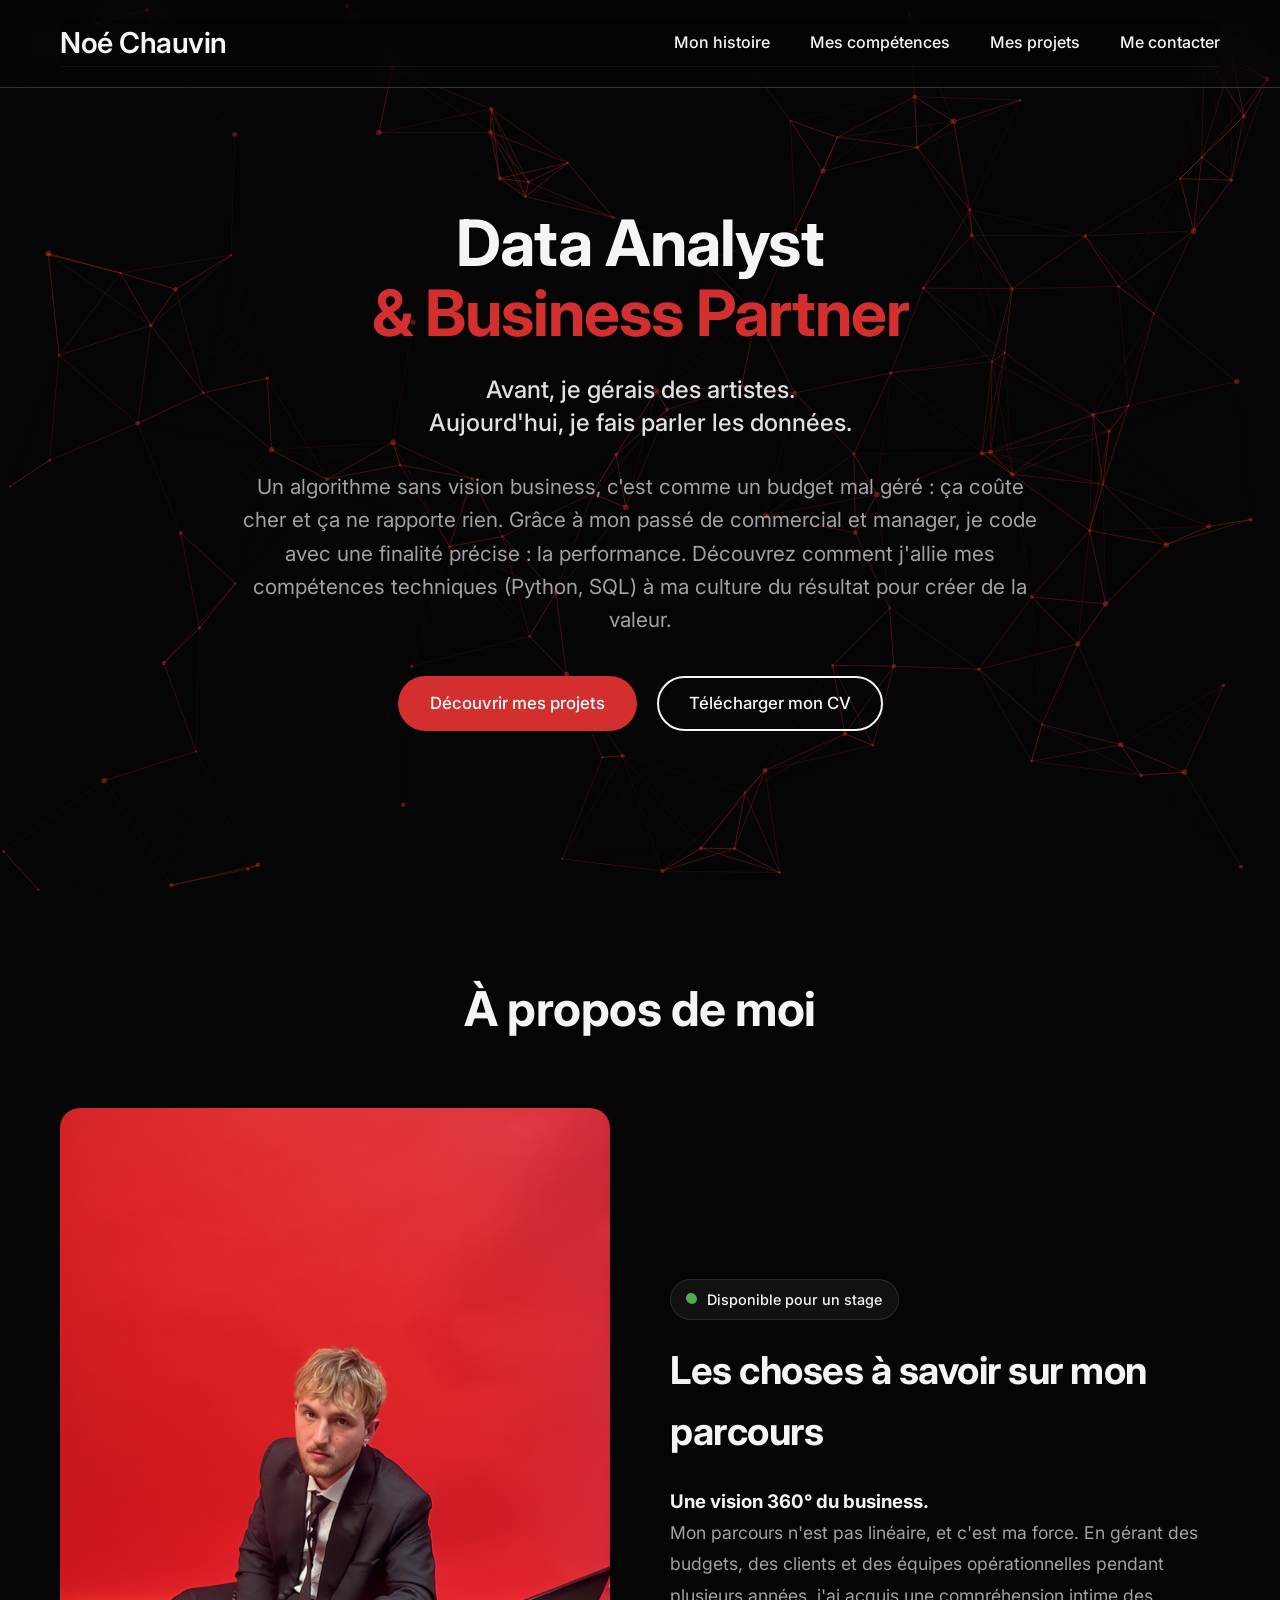
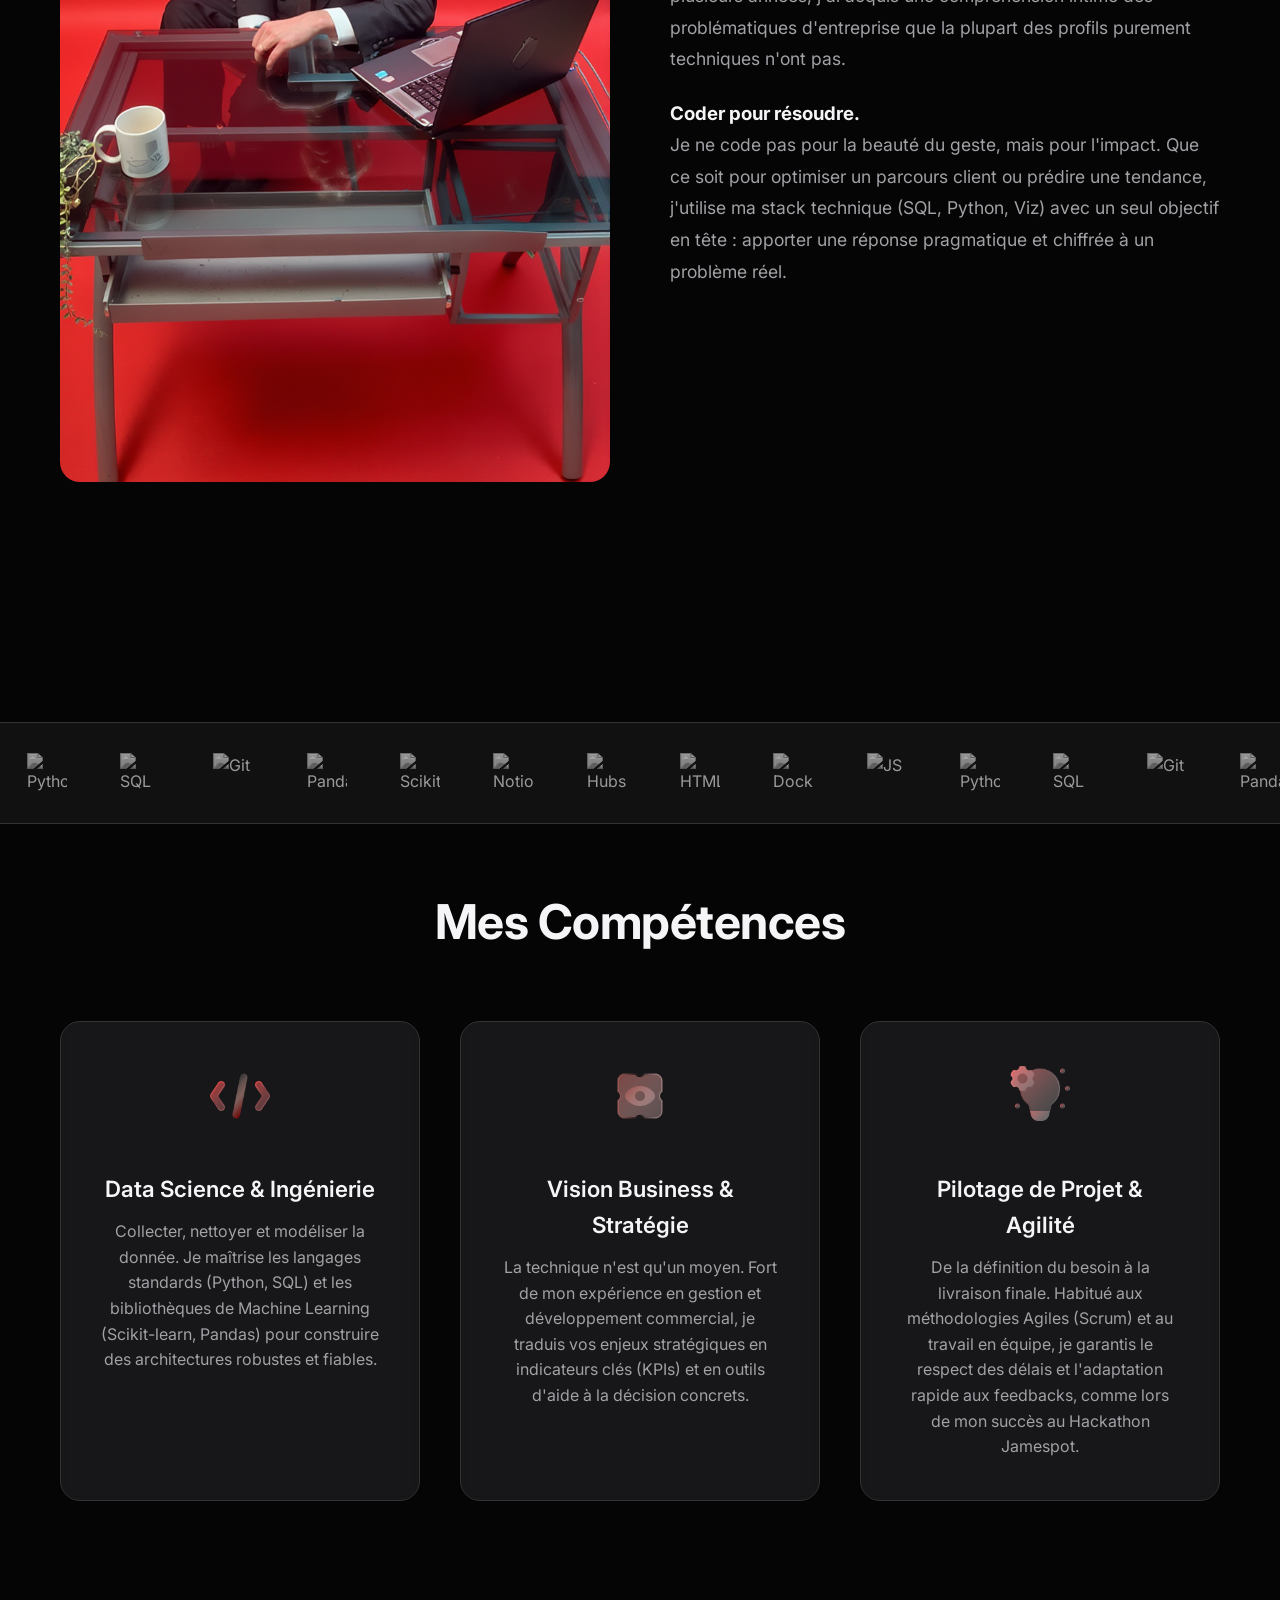
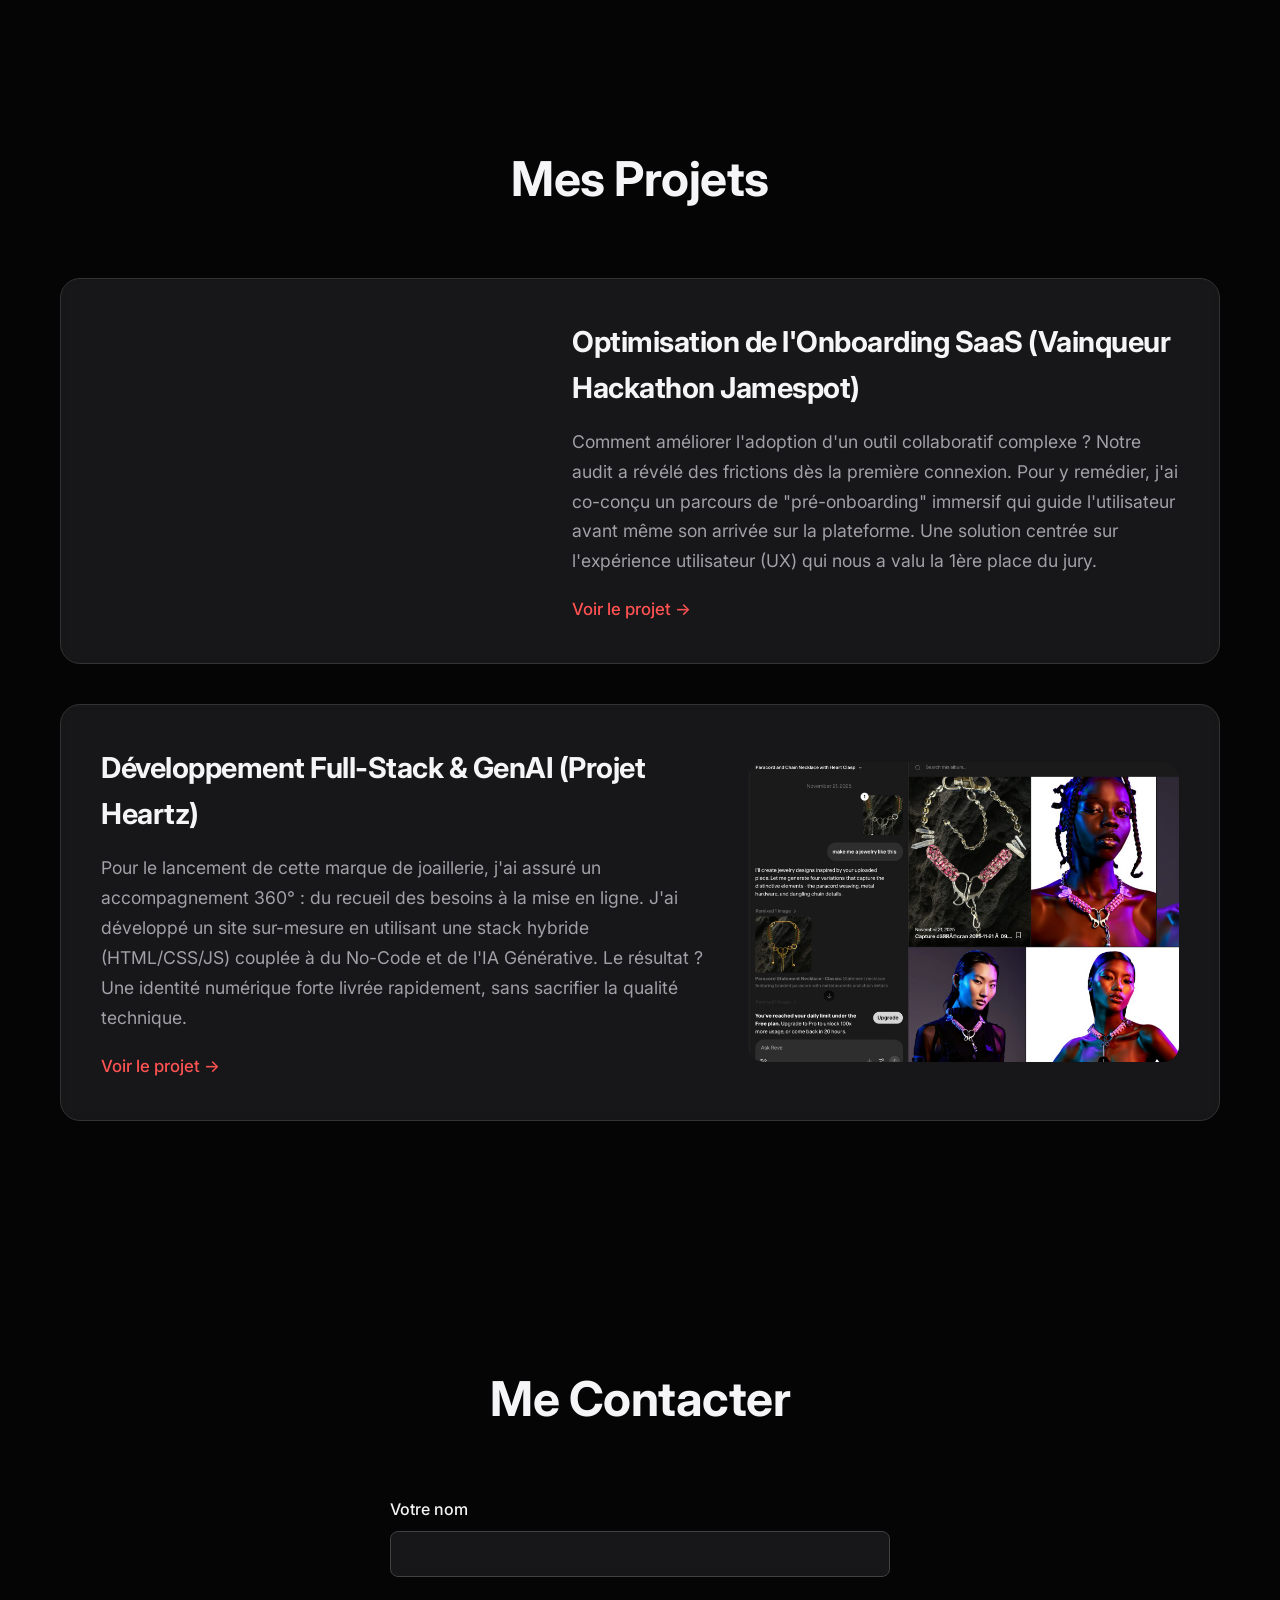
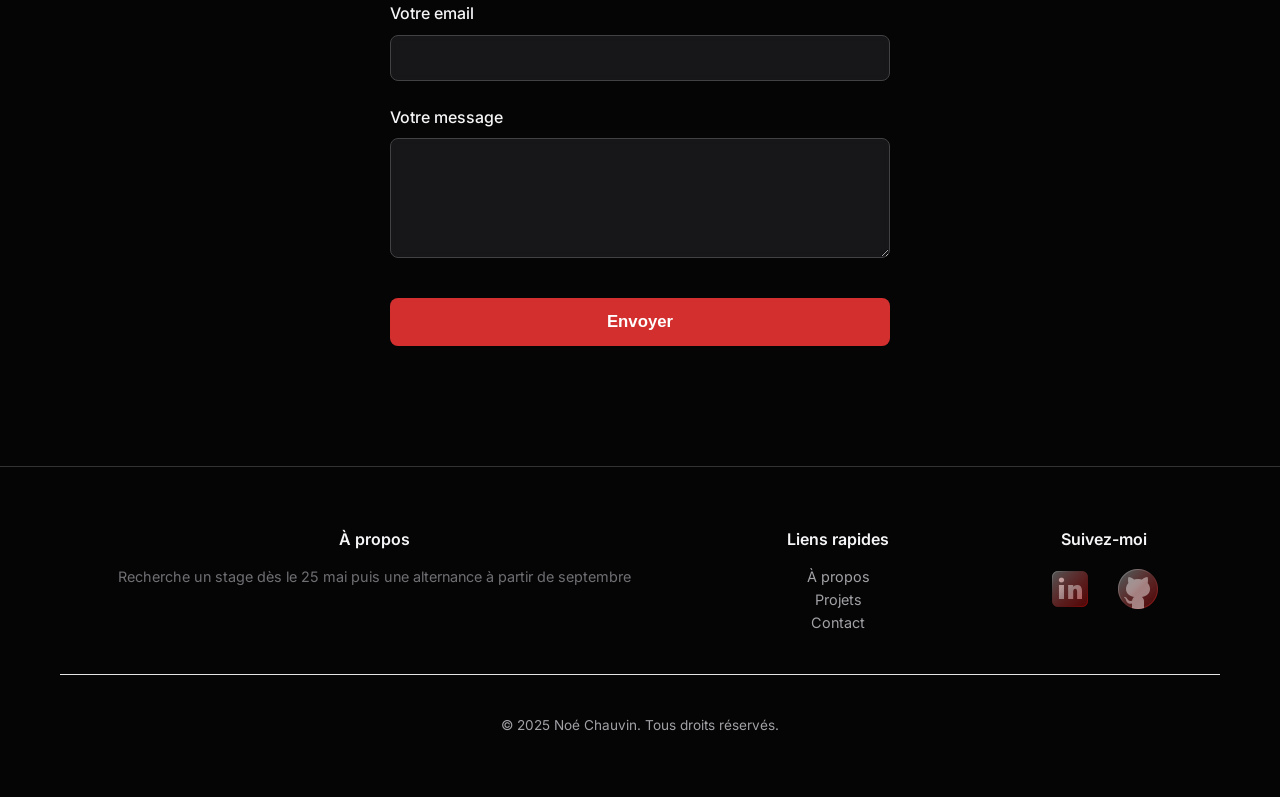
==== index.html @ 31e4bdde "Correction des chemins d'images avec /" ====
<!DOCTYPE html>
<html lang="fr">
  <head>
    <meta charset="UTF-8" />
    <meta name="viewport" content="width=device-width, initial-scale=1.0" />
    <title>Portfolio Noé Chauvin</title>
    <link rel="stylesheet" href="style.css/style.css" />
    <link
      rel="shortcut icon"
      href="https://img.icons8.com/?size=100&id=eMJFlZiyvaqY&format=png&color=000000"
      type="image/x-icon"
    />
    <meta property="og:type" content="website" />
    <meta
      property="og:url"
      content="https://NoeChv-n.github.io/Mon-Portfolio/"
    />
    <meta
      property="og:title"
      content="Noé Chauvin - Data Analyst & Business Partner"
    />
    <meta
      property="og:description"
      content="Avant je gérais des artistes, aujourd'hui je fais parler les données. Découvrez mon portfolio : Python, SQL, et projets Business."
    />
    <meta
      property="og:image"
      content="https://NoeChv-n.github.io/Mon-Portfolio/img/social-preview.jpg"
    />

    <meta name="twitter:card" content="summary_large_image" />
    <meta
      name="twitter:title"
      content="Noé Chauvin - Data Analyst & Business Partner"
    />
    <meta
      name="twitter:description"
      content="Portfolio Data Analyst : Vision Business & Compétences Techniques."
    />
    <meta
      name="twitter:image"
      content="https://NoeChv-n.github.io/Mon-Portfolio/img/social-preview.jpg"
    />
  </head>
  <body>
    <canvas id="canvas-background"></canvas>
    <!-- ===== HEADER / NAVIGATION ===== -->
    <header>
      <div class="container">
        <nav>
          <div class="logo">Noé Chauvin</div>
          <ul class="nav-links">
            <li><a href="#about">Mon histoire</a></li>
            <li><a href="#skills">Mes compétences</a></li>
            <li><a href="#projects">Mes projets</a></li>
            <li><a href="#contact">Me contacter</a></li>
          </ul>
        </nav>
      </div>
    </header>

    <!-- ===== HERO SECTION ===== -->
    <section class="hero">
      <div class="container">
        <h1 class="hero-title reveal">
          Data Analyst <br />
          <span class="highlight">& Business Partner</span>
        </h1>

        <h2 class="hero-subtitle reveal delay-1">
          Avant, je gérais des artistes. <br class="mobile-break" />
          Aujourd'hui, je fais parler les données.
        </h2>
        <p class="reveal delay-2">
          Un algorithme sans vision business, c'est comme un budget mal géré :
          ça coûte cher et ça ne rapporte rien. Grâce à mon passé de commercial
          et manager, je code avec une finalité précise : la performance.
          Découvrez comment j'allie mes compétences techniques (Python, SQL) à
          ma culture du résultat pour créer de la valeur.
        </p>
        <div class="hero-buttons reveal delay-3">
          <a href="#projects" class="cta-button"> Découvrir mes projets </a>

          <a href="cv.pdf" target="_blank" class="secondary-button">
            Télécharger mon CV
          </a>
        </div>
      </div>
    </section>

    <!-- ===== ABOUT SECTION ===== -->
    <section class="about" id="about">
      <div class="container">
        <h2 class="section-title">À propos de moi</h2>
        <div class="about-content">
          <div class="about-image">
            <img
              src="./img/43eb04fc-5341-4534-914a-5114637c9218.png"
              alt="Photo de profil"
            />
          </div>

          <div class="about-text">
            <div class="status-badge">
              <span class="status-dot"></span>
              Disponible pour un stage
            </div>
            <h2>Les choses à savoir sur mon parcours</h2>
            <h3>Une vision 360° du business.</h3>
            <p>
              Mon parcours n'est pas linéaire, et c'est ma force. En gérant des
              budgets, des clients et des équipes opérationnelles pendant
              plusieurs années, j'ai acquis une compréhension intime des
              problématiques d'entreprise que la plupart des profils purement
              techniques n'ont pas.
            </p>
            <h3>Coder pour résoudre.</h3>
            <p>
              Je ne code pas pour la beauté du geste, mais pour l'impact. Que ce
              soit pour optimiser un parcours client ou prédire une tendance,
              j'utilise ma stack technique (SQL, Python, Viz) avec un seul
              objectif en tête : apporter une réponse pragmatique et chiffrée à
              un problème réel.
            </p>
          </div>
        </div>
      </div>
    </section>

    <!-- ===== SKILLS SECTION ===== -->
    <section class="skills" id="skills">
      <div class="tech-marquee">
        <div class="tech-track">
          <div class="tech-item">
            <img
              src="https://cdn.simpleicons.org/python/f5f5f7"
              alt="Python"
              width="40"
            />
          </div>
          <div class="tech-item">
            <img
              src="https://cdn.simpleicons.org/mysql/f5f5f7"
              alt="SQL"
              width="40"
            />
          </div>
          <div class="tech-item">
            <img
              src="https://cdn.simpleicons.org/git/f5f5f7"
              alt="Git"
              width="40"
            />
          </div>
          <div class="tech-item">
            <img
              src="https://cdn.simpleicons.org/pandas/f5f5f7"
              alt="Pandas"
              width="40"
            />
          </div>
          <div class="tech-item">
            <img
              src="https://cdn.simpleicons.org/scikitlearn/f5f5f7"
              alt="Scikit-Learn"
              width="40"
            />
          </div>
          <div class="tech-item">
            <img
              src="https://cdn.simpleicons.org/notion/f5f5f7"
              alt="Notion"
              width="40"
            />
          </div>
          <div class="tech-item">
            <img
              src="https://cdn.simpleicons.org/hubspot/f5f5f7"
              alt="Hubspot"
              width="40"
            />
          </div>
          <div class="tech-item">
            <img
              src="https://cdn.simpleicons.org/html5/f5f5f7"
              alt="HTML"
              width="40"
            />
          </div>
          <div class="tech-item">
            <img
              src="https://cdn.simpleicons.org/docker/f5f5f7"
              alt="Docker"
              width="40"
            />
          </div>
          <div class="tech-item">
            <img
              src="https://cdn.simpleicons.org/javascript/f5f5f7"
              alt="JS"
              width="40"
            />
          </div>

          <div class="tech-item">
            <img
              src="https://cdn.simpleicons.org/python/f5f5f7"
              alt="Python"
              width="40"
            />
          </div>
          <div class="tech-item">
            <img
              src="https://cdn.simpleicons.org/mysql/f5f5f7"
              alt="SQL"
              width="40"
            />
          </div>
          <div class="tech-item">
            <img
              src="https://cdn.simpleicons.org/git/f5f5f7"
              alt="Git"
              width="40"
            />
          </div>
          <div class="tech-item">
            <img
              src="https://cdn.simpleicons.org/pandas/f5f5f7"
              alt="Pandas"
              width="40"
            />
          </div>
          <div class="tech-item">
            <img
              src="https://cdn.simpleicons.org/scikitlearn/f5f5f7"
              alt="Scikit-Learn"
              width="40"
            />
          </div>
          <div class="tech-item">
            <img
              src="https://cdn.simpleicons.org/notion/f5f5f7"
              alt="Notion"
              width="40"
            />
          </div>
          <div class="tech-item">
            <img
              src="https://cdn.simpleicons.org/hubspot/f5f5f7"
              alt="Hubspot"
              width="40"
            />
          </div>
          <div class="tech-item">
            <img
              src="https://cdn.simpleicons.org/html5/f5f5f7"
              alt="HTML"
              width="40"
            />
          </div>
          <div class="tech-item">
            <img
              src="https://cdn.simpleicons.org/docker/f5f5f7"
              alt="Docker"
              width="40"
            />
          </div>
          <div class="tech-item">
            <img
              src="https://cdn.simpleicons.org/javascript/f5f5f7"
              alt="JS"
              width="40"
            />
          </div>

          <div class="tech-item">
            <img
              src="https://cdn.simpleicons.org/python/f5f5f7"
              alt="Python"
              width="40"
            />
          </div>
          <div class="tech-item">
            <img
              src="https://cdn.simpleicons.org/mysql/f5f5f7"
              alt="SQL"
              width="40"
            />
          </div>
          <div class="tech-item">
            <img
              src="https://cdn.simpleicons.org/git/f5f5f7"
              alt="Git"
              width="40"
            />
          </div>
          <div class="tech-item">
            <img
              src="https://cdn.simpleicons.org/pandas/f5f5f7"
              alt="Pandas"
              width="40"
            />
          </div>
          <div class="tech-item">
            <img
              src="https://cdn.simpleicons.org/scikitlearn/f5f5f7"
              alt="Scikit-Learn"
              width="40"
            />
          </div>
          <div class="tech-item">
            <img
              src="https://cdn.simpleicons.org/notion/f5f5f7"
              alt="Notion"
              width="40"
            />
          </div>
          <div class="tech-item">
            <img
              src="https://cdn.simpleicons.org/hubspot/f5f5f7"
              alt="Hubspot"
              width="40"
            />
          </div>
          <div class="tech-item">
            <img
              src="https://cdn.simpleicons.org/html5/f5f5f7"
              alt="HTML"
              width="40"
            />
          </div>
          <div class="tech-item">
            <img
              src="https://cdn.simpleicons.org/docker/f5f5f7"
              alt="Docker"
              width="40"
            />
          </div>
          <div class="tech-item">
            <img
              src="https://cdn.simpleicons.org/javascript/f5f5f7"
              alt="JS"
              width="40"
            />
          </div>
        </div>
      </div>
      <div class="container">
        <h2 class="section-title">Mes Compétences</h2>

        <div class="skills-grid">
          <div class="skill-card">
            <div class="skill-icon">
              <img
                src="img/icons8-code-source-96.png"
                alt="Logo code source"
                width="60"
              />
            </div>
            <h3>Data Science & Ingénierie</h3>
            <p>
              Collecter, nettoyer et modéliser la donnée. Je maîtrise les
              langages standards (Python, SQL) et les bibliothèques de Machine
              Learning (Scikit-learn, Pandas) pour construire des architectures
              robustes et fiables.
            </p>
          </div>

          <div class="skill-card">
            <div class="skill-icon">
              <img
                src="img/icons8-vision-96.png"
                alt="Logo code source"
                width="60"
              />
            </div>
            <h3>Vision Business & Stratégie</h3>
            <p>
              La technique n'est qu'un moyen. Fort de mon expérience en gestion
              et développement commercial, je traduis vos enjeux stratégiques en
              indicateurs clés (KPIs) et en outils d'aide à la décision
              concrets.
            </p>
          </div>

          <div class="skill-card">
            <div class="skill-icon">
              <img
                src="img/icons8-gestion-de-projet-96.png"
                alt="Logo code source"
                width="60"
              />
            </div>
            <h3>Pilotage de Projet & Agilité</h3>
            <p>
              De la définition du besoin à la livraison finale. Habitué aux
              méthodologies Agiles (Scrum) et au travail en équipe, je garantis
              le respect des délais et l'adaptation rapide aux feedbacks, comme
              lors de mon succès au Hackathon Jamespot.
            </p>
          </div>
        </div>
      </div>
    </section>

    <!-- ===== PROJECTS SECTION ===== -->
    <section class="projects" id="projects">
      <div class="container">
        <h2 class="section-title">Mes Projets</h2>

        <div class="projects-grid">
          <div class="project-card">
            <div class="project-image"></div>
            <div class="project-content">
              <h3>
                Optimisation de l'Onboarding SaaS (Vainqueur Hackathon Jamespot)
              </h3>
              <p>
                Comment améliorer l'adoption d'un outil collaboratif complexe ?
                Notre audit a révélé des frictions dès la première connexion.
                Pour y remédier, j'ai co-conçu un parcours de "pré-onboarding"
                immersif qui guide l'utilisateur avant même son arrivée sur la
                plateforme. Une solution centrée sur l'expérience utilisateur
                (UX) qui nous a valu la 1ère place du jury.
              </p>
              <a href="#" class="project-link">Voir le projet →</a>
            </div>
          </div>

          <div class="project-card">
            <div class="project-image2"></div>
            <div class="project-content">
              <h3>Développement Full-Stack & GenAI (Projet Heartz)</h3>
              <p>
                Pour le lancement de cette marque de joaillerie, j'ai assuré un
                accompagnement 360° : du recueil des besoins à la mise en ligne.
                J'ai développé un site sur-mesure en utilisant une stack hybride
                (HTML/CSS/JS) couplée à du No-Code et de l'IA Générative. Le
                résultat ? Une identité numérique forte livrée rapidement, sans
                sacrifier la qualité technique.
              </p>
              <a href="#" class="project-link">Voir le projet →</a>
            </div>
          </div>
        </div>
      </div>
    </section>

    <!-- ===== CONTACT SECTION / FORM ===== -->
    <section class="contact" id="contact">
      <div class="container">
        <h2>Me Contacter</h2>

        <form
          class="contact-form"
          action="https://formspree.io/f/xojvylda"
          method="POST"
        >
          <div class="form-group">
            <label for="name">Votre nom</label>
            <input type="text" id="name" name="name" required />
          </div>

          <div class="form-group">
            <label for="email">Votre email</label>
            <input type="email" id="email" name="email" required />
          </div>

          <div class="form-group">
            <label for="message">Votre message</label>
            <textarea id="message" name="message" required></textarea>
          </div>

          <button type="submit" class="submit-button">Envoyer</button>
        </form>
      </div>
    </section>

    <!-- ===== FOOTER ===== -->
    <footer>
      <div class="container">
        <div class="footer-content">
          <div class="footer-section">
            <h3>À propos</h3>
            <p>
              Recherche un stage dès le 25 mai puis une alternance à partir de
              septembre
            </p>
          </div>

          <div class="footer-section">
            <h3>Liens rapides</h3>
            <p>
              <a href="#about" style="color: #a1a1a6; text-decoration: none"
                >À propos</a
              >
            </p>
            <p>
              <a href="#projects" style="color: #a1a1a6; text-decoration: none"
                >Projets</a
              >
            </p>
            <p>
              <a href="#contact" style="color: #a1a1a6; text-decoration: none"
                >Contact</a
              >
            </p>
          </div>

          <div class="footer-section">
            <h3>Suivez-moi</h3>
            <div class="social-links">
              <a href="https://www.linkedin.com/in/noé-chauvin/"
                ><img src="img/icons8-linkedin-48.png"
              /></a>
              <a href="https://github.com/NoeChv-n?tab=repositories"
                ><img src="img/icons8-github-48.png"
              /></a>
            </div>
          </div>
        </div>

        <div class="footer-bottom">
          © 2025 Noé Chauvin. Tous droits réservés.
        </div>
      </div>
    </footer>
    <script src="script.js"></script>
  </body>
</html>
---- style.css/style.css ----
@import url("https://fonts.googleapis.com/css2?family=Inter:wght@300;400;500;600;700&display=swap");

@-webkit-keyframes shadow-drop-2-center {
  0% {
    -webkit-transform: translateZ(0);
    transform: translateZ(0);
    -webkit-box-shadow: 0 0 0 0 rgba(0, 0, 0, 0);
    box-shadow: 0 0 0 0 rgba(0, 0, 0, 0);
  }
  100% {
    -webkit-transform: translateZ(50px);
    transform: translateZ(50px);
    -webkit-box-shadow: 0 0 20px 0px rgba(0, 0, 0, 0.35);
    box-shadow: 0 0 20px 0px rgba(0, 0, 0, 0.35);
  }
}
@keyframes shadow-drop-2-center {
  0% {
    -webkit-transform: translateZ(0);
    transform: translateZ(0);
    -webkit-box-shadow: 0 0 0 0 rgba(0, 0, 0, 0);
    box-shadow: 0 0 0 0 rgba(0, 0, 0, 0);
  }
  100% {
    -webkit-transform: translateZ(50px);
    transform: translateZ(50px);
    -webkit-box-shadow: 0 0 20px 0px rgba(0, 0, 0, 0.35);
    box-shadow: 0 0 20px 0px rgba(0, 0, 0, 0.35);
  }
}

/* ===== RÉINITIALISATION (Reset) ===== */
* {
  margin: 0;
  padding: 0;
  box-sizing: border-box;
}

/* ===== STYLES GLOBAUX ===== */

body {
  font-family: "Inter", sans-serif;
  color: #f5f5f7;
  background-color: #050505;
  line-height: 1.6;
}

.container {
  max-width: 1200px;
  margin: 0 auto;
  padding: 0 20px;
}

#canvas-background {
  position: fixed; 
  top: 0;
  left: 0;
  width: 100%;
  height: 100%;
  z-index: -1; 
  background-color: #050505; 
}

/* ===== ANIMATIONS D'ENTRÉE (Reveal) ===== */

@keyframes fadeInUp {
  from {
    opacity: 0;
    transform: translateY(30px);
  }
  to {
    opacity: 1;
    transform: translateY(0);
  }
}
@keyframes fadeInDown {
    from {
        opacity: 0;
        transform: translateY(-20px); 
    }
    to {
        opacity: 1;
        transform: translateY(0);
    }
}

header {
    animation: fadeInDown 0.8s ease-out forwards;
}

.reveal {
  opacity: 0; 
  animation: fadeInUp 1s cubic-bezier(0.2, 0.8, 0.2, 1) forwards; /
}

.delay-1 {
  animation-delay: 0.2s;
}

.delay-2 {
  animation-delay: 0.4s;
}

.delay-3 {
  animation-delay: 0.6s;
}

.delay-4 {
  animation-delay: 0.8s;
}
/* ===== HEADER / NAVIGATION ===== */
header {
  background-color: transparent;
  border-bottom: 1px solid #333;
  padding: 20px 0;
  position: sticky;
  top: 0;
  z-index: 100;
  backdrop-filter: blur(20px);
}

nav {
  display: flex;
  justify-content: space-between;
  align-items: center;
  top: 0;
  width: 100%;
  z-index: 1000;
  background: rgba(0, 0, 0, 0.05); 
  backdrop-filter: blur(10px); 
  -webkit-backdrop-filter: blur(10px); 
  border-bottom: 1px solid rgba(255, 255, 255, 0.05);  
  box-shadow: none;
  transition: all 0.3s ease;
}

.logo {
  font-size: 1.8rem;
  font-weight: 600;
  letter-spacing: -0.5px;
}

.nav-links {
  display: flex;
  list-style: none;
  gap: 40px;
  /* TODO MARDI CSS : Vérifier que c'est du flexbox avec gap */
}

.nav-links a {
  color: #f5f5f7;
  text-decoration: none;
  font-weight: 500;
  font-size: 1rem;
  transition: opacity 0.3s;
}

.nav-links a:hover {
  opacity: 0.6;
}

/* ===== HERO SECTION ===== */
.hero {
  background-color: transparent;
  color: #f5f5f7;
  padding: 120px 0;
  text-align: center;
  display: flex;
  flex-direction: column;
  justify-content: center;
  align-items: center;
}

.hero h1 {
  font-size: 4rem;
  color: #f5f5f7;
  font-weight: 700;
  margin-bottom: 24px;
  letter-spacing: -1px;
  line-height: 1.1;
}

.hero p {
  font-size: 1.3rem;
  color: #a1a1a6;
  margin-bottom: 40px;
  max-width: 800px;
  margin-left: auto;
  margin-right: auto;
  line-height: 1.6;
  font-weight: 400;
}

.cta-button {
  display: inline-block;
  background-color: #d32f2f;
  color: white;
  padding: 14px 32px;
  border-radius: 980px;
  text-decoration: none;
  font-weight: 500;
  transition: all 0.3s;
  font-size: 1.05rem;
}

.cta-button:hover {
  background-color: #9d2222;
}

/* ===== ABOUT SECTION ===== */
.about {
  background-color: transparent;
  color: #f5f5f7;
  padding: 120px 0;
}

.section-title {
  font-size: 3rem;
  color: #f5f5f7;
  font-weight: 700;
  margin-bottom: 60px;
  text-align: center;
  letter-spacing: -0.5px;
}

.about-content {
  display: flex;
  gap: 60px;
  align-items: center;
}

.about-image {
  flex: 1;
  min-height: 400px;
}

.about-image img {
  width: 100%;
  border-radius: 20px;
  display: block;
}

.about-text {
  flex: 1;
}

.about-text h2 {
  font-size: 2.4rem;
  font-weight: 700;
  color: #f5f5f7;
  margin-bottom: 24px;
  letter-spacing: -0.5px;
}

.about-text p {
  font-size: 1.1rem;
  color: #a1a1a6;
  margin-bottom: 24px;
  line-height: 1.8;
  font-weight: 400;
}

/* ===== SKILLS SECTION ===== */
.skills {
  background-color: transparent;
  color: #f5f5f7;
  padding: 120px 0;
}

.skills-grid {
  display: flex;
  gap: 40px;
  margin-top: 60px;
  justify-content: space-around;
  flex-wrap: wrap;
}

.skill-card {
  background-color: rgba(28, 28, 30, 0.8);
  backdrop-filter: blur(5px);
  border: 1px solid #333;
  padding: 40px;
  border-radius: 20px;
  text-align: center;
  flex: 1;
  min-width: 250px;
  transition: all 0.3s;
}

.skill-card:hover {
  transform: translateY(-8px);
}

.skill-icon {
  font-size: 3.5rem;
  margin-bottom: 20px;
}

.skill-card h3 {
  font-size: 1.4rem;
  font-weight: 600;
  color: #f5f5f7;
  margin-bottom: 12px;
}

.skill-card p {
  color: #a1a1a6;
  font-size: 1rem;
  font-weight: 400;
  line-height: 1.6;
}

/* ===== PROJECTS SECTION ===== */
.projects {
  background-color: transparent;
  color: #f5f5f7;
  padding: 120px 0;
}

.projects-grid {
  display: flex;
  gap: 40px;
  margin-top: 60px;
  flex-direction: column;
}

.project-card {
  display: flex;
  gap: 40px;
  align-items: center;
  padding: 40px;
  background-color: rgba(28, 28, 30, 0.8);
  backdrop-filter: blur(5px);
  border: 1px solid #333;
  border-radius: 20px;
  transition: all 0.3s;
}

.project-card:hover {
  transform: translateY(-4px);
}

.project-card:nth-child(2) {
  flex-direction: row-reverse;
}

.project-image {
  min-height: 300px;
  width: 40%;
  background-image: url(/img/jamespot.png);
  height: 250px;
  background-size: cover;
  border-radius: 16px;
  display: flex;
  align-items: center;
  justify-content: center;
  color: white;
  font-size: 1.3rem;
  font-weight: 600;
}

.project-image2 {
  min-height: 300px;
  width: 40%;
  background-image: url(/img/1763744444858.jpeg);
  height: 250px;
  align-items: center;
  background-size: cover;
  border-radius: 16px;
  display: flex;
  align-items: center;
  justify-content: center;
  color: white;
  font-size: 1.3rem;
  font-weight: 600;
}

.project-content {
  flex: 1;
}

.project-content h3 {
  font-size: 1.8rem;
  font-weight: 700;
  color: #f5f5f7;
  margin-bottom: 16px;
  letter-spacing: -0.5px;
}

.project-content p {
  color: #a1a1a6;
  margin-bottom: 20px;
  font-size: 1.1rem;
  line-height: 1.7;
}

.project-link {
  display: inline-block;
  color: #ff5252;
  text-decoration: none;
  font-weight: 500;
  transition: color 0.3s;
  font-size: 1.05rem;
}

.project-link:hover {
  color: #ffffff;
}

/* ===== CONTACT SECTION / FORM ===== */
.contact {
  background-color: transparent;
  padding: 120px 0;
}

.contact h2 {
  text-align: center;
  color: #f5f5f7;
  font-size: 3rem;
  font-weight: 700;
  margin-bottom: 60px;
  letter-spacing: -0.5px;
}

.contact-form {
  max-width: 500px;
  margin: 0 auto;
  display: flex;
  flex-direction: column;
  gap: 24px;
  /* TODO MARDI CSS : Vérifier que c'est du flexbox column */
}

.form-group {
  display: flex;
  flex-direction: column;
  gap: 8px;
}

.form-group label {
  font-weight: 500;
  font-size: 1rem;
  color: #f5f5f7;
}

.form-group input,
.form-group textarea {
  padding: 12px 16px;
  background-color: rgba(28, 28, 30, 0.8);
  backdrop-filter: blur(5px);
  color: #ffffff;
  border: 1px solid #424245;
  border-radius: 8px;
  font-family: inherit;
  font-size: 1rem;
  transition: all 0.3s;
}

.form-group input:focus,
.form-group textarea:focus {
  outline: none;
  border-color: #c13535;
  background-color: #2c2c2e;
}

.form-group textarea {
  resize: vertical;
  min-height: 120px;
}

.submit-button {
  background-color: #d32f2f;
  color: white;
  padding: 14px;
  border: none;
  border-radius: 8px;
  font-weight: 600;
  font-size: 1.05rem;
  cursor: pointer;
  transition: all 0.3s;
  margin-top: 16px;
}

.submit-button:hover {
  background-color: #9d2222;
}

/* ===== FOOTER ===== */
footer {
  background-color: transparent;
  color: #6f6f74;
  padding: 60px 0;
  text-align: center;
  border-top: 1px solid #333;
}

.footer-content {
  display: flex;
  justify-content: space-around;
  align-items: flex-start;
  flex-wrap: wrap;
  gap: 40px;
  margin-bottom: 40px;
}

.footer-section h3 {
  font-size: 1rem;
  font-weight: 600;
  color: #f5f5f7;
  margin-bottom: 12px;
}

.footer-section p {
  font-size: 0.9rem;
  line-height: 1.6;
}

.social-links {
  display: flex;
  gap: 20px;
  justify-content: center;
}

.social-links a {
  color: #c13535;
  text-decoration: none;
  font-size: 1.2rem;
  transition: color 0.3s;
}

.social-links a:hover {
  color: #1d1d1f;
}

.footer-bottom {
  font-size: 0.85rem;
  color: #a1a1a6;
  padding-top: 40px;
  border-top: 1px solid #e5e5e7;
}

/* ===== BOUTONS HERO ===== */


.hero-buttons {
    display: flex;
    gap: 20px; 
    justify-content: center;
    margin-top: 30px;
    flex-wrap: wrap; 
}

.secondary-button {
    display: inline-block;
    background-color: transparent; 
    color: #f5f5f7; 
    border: 2px solid #f5f5f7; 
    padding: 12px 30px; 
    border-radius: 980px;
    text-decoration: none;
    font-weight: 500;
    transition: all 0.3s;
    font-size: 1.05rem;
}

.secondary-button:hover {
    background-color: #f5f5f7; 
    color: #050505; 
    transform: translateY(-2px); 
}
/* ===== MEDIA QUERIES (RESPONSIVE) ===== */

/* Tablette (768px et moins) */
@media (max-width: 768px) {
  .nav-links {
    flex-direction: column;
    gap: 20px;
  }

  .hero h1 {
    font-size: 2.5rem;
  }

  .hero p {
    font-size: 1.1rem;
  }

  .about-content {
    flex-direction: column;
    gap: 40px;
  }

  .project-card {
    flex-direction: column !important;
    gap: 20px;
  }

  .project-image {
    width: 100%;
  }

  .about,
  .skills,
  .projects,
  .contact {
    padding: 80px 0;
  }
}

/* Mobile (480px et moins) */
@media (max-width: 480px) {
  .hero h1 {
    font-size: 1.8rem;
  }

  .hero p {
    font-size: 1rem;
  }

  .section-title {
    font-size: 2rem;
  }

  .about-text h2 {
    font-size: 1.8rem;
  }

  .about-text p {
    font-size: 1rem;
  }

  .skill-card h3 {
    font-size: 1.2rem;
  }

  .skill-card p {
    font-size: 0.9rem;
  }

  .skills-grid {
    flex-direction: column;
    gap: 20px;
  }

  .skill-card {
    min-width: 100%;
  }

  .project-content h3 {
    font-size: 1.4rem;
  }

  .project-content p {
    font-size: 1rem;
  }

  .about,
  .skills,
  .projects,
  .contact {
    padding: 60px 0;
  }

  .contact-form {
    max-width: 100%;
  }
}
/* ===== CARROUSEL TECH (Infinite Marquee) ===== */

.tech-marquee {
    width: 100%;
    overflow: hidden; 
    background: rgba(255, 255, 255, 0.05); 
    padding: 30px 0;
    margin-bottom: 60px; 
    border-top: 1px solid #333;
    border-bottom: 1px solid #333;
    position: relative;
}

.tech-track {
    display: flex;
    width: calc(100px * 28); 
    animation: scroll 40s linear infinite; 
}

.tech-item {
    width: 100px; 
    display: flex;
    justify-content: center;
    align-items: center;
    padding: 0 20px;
}

.tech-item img {
    height: 40px; 
    opacity: 0.6; 
    transition: all 0.3s ease;
    filter: grayscale(100%); 
}
.tech-marquee:hover .tech-track {
    animation-play-state: paused; 
}

.tech-item img:hover {
    opacity: 1;
    transform: scale(1.2); 
    filter: drop-shadow(0 0 5px #D32F2F); 
}

/* L'animation pure */
@keyframes scroll {
    0% {
        transform: translateX(0);
    }
    100% {
        transform: translateX(calc(-100px * 14)); 
    }
}

/* ===== NAVIGATION FLUIDE (Smooth Scroll) ===== */
html {
    scroll-behavior: smooth; 
}
/* ===== ICÔNES RÉSEAUX SOCIAUX ===== */
footer a img, .social-icon {
    transition: transform 0.4s ease, filter 0.4s ease;
}

footer a:hover img, .social-icon:hover {
    transform: translateY(-5px) scale(1.1);
    filter: drop-shadow(0 0 8px rgba(211, 47, 47, 0.6)); 
}
/* ===== BADGE STATUT ===== */
.status-badge {
    display: inline-flex;
    align-items: center;
    background: rgba(255, 255, 255, 0.05); 
    padding: 8px 16px;
    border-radius: 50px;
    border: 1px solid rgba(255, 255, 255, 0.1);
    color: #f5f5f7;
    font-size: 0.9rem;
    margin-bottom: 20px; 
    font-weight: 500;
}

.status-dot {
    width: 10px;
    height: 10px;
    background-color: #4CAF50; 
    border-radius: 50%;
    margin-right: 10px;
    position: relative; 
}


.status-dot::after {
    content: '';
    position: absolute;
    top: -1px; 
    left: -1px;
    width: 10px; 
    height: 10px;
    background-color: #4CAF50;
    border-radius: 50%;
    animation: pulse-ring 2s infinite; 
    z-index: -1; 
}


@keyframes pulse-ring {
    0% {
        transform: scale(1);
        opacity: 0.8;
    }
    100% {
        transform: scale(3); 
        opacity: 0; 
    }
}
/* ===== NOUVELLE HERO SECTION ===== */


.hero-title {
    font-size: 3.5rem; 
    line-height: 1.1;
    margin-bottom: 20px;
    font-weight: 800;
    letter-spacing: -1px;
}


.hero-title .highlight {
    color: #D32F2F; 
   
}

.hero-subtitle {
    font-size: 1.5rem; 
    color: #e0e0e0; 
    font-weight: 500;
    margin-bottom: 30px;
    line-height: 1.4;
    opacity: 0.9;
}

@media (max-width: 768px) {
    .hero-title {
        font-size: 2.5rem; 
    }
    .hero-subtitle {
        font-size: 1.2rem;
    }
    .mobile-break {
        display: block; 
    }
}
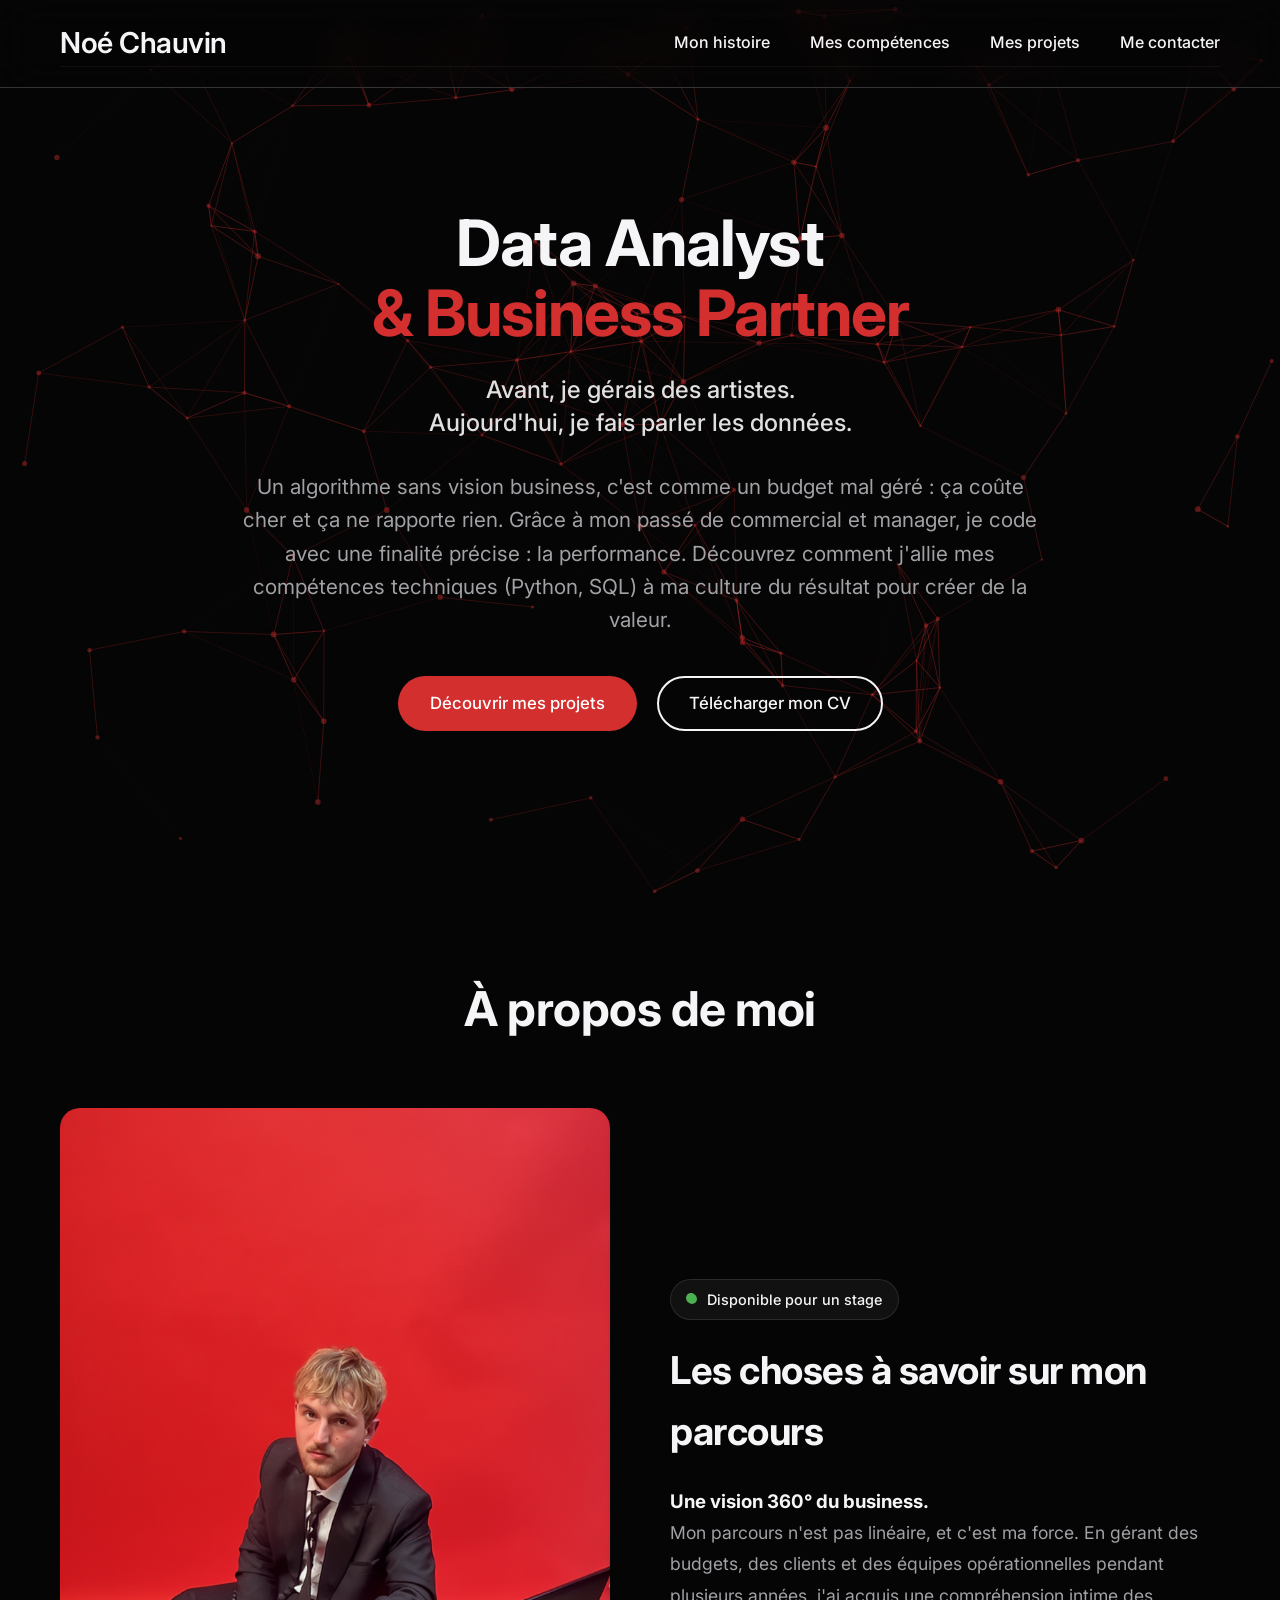
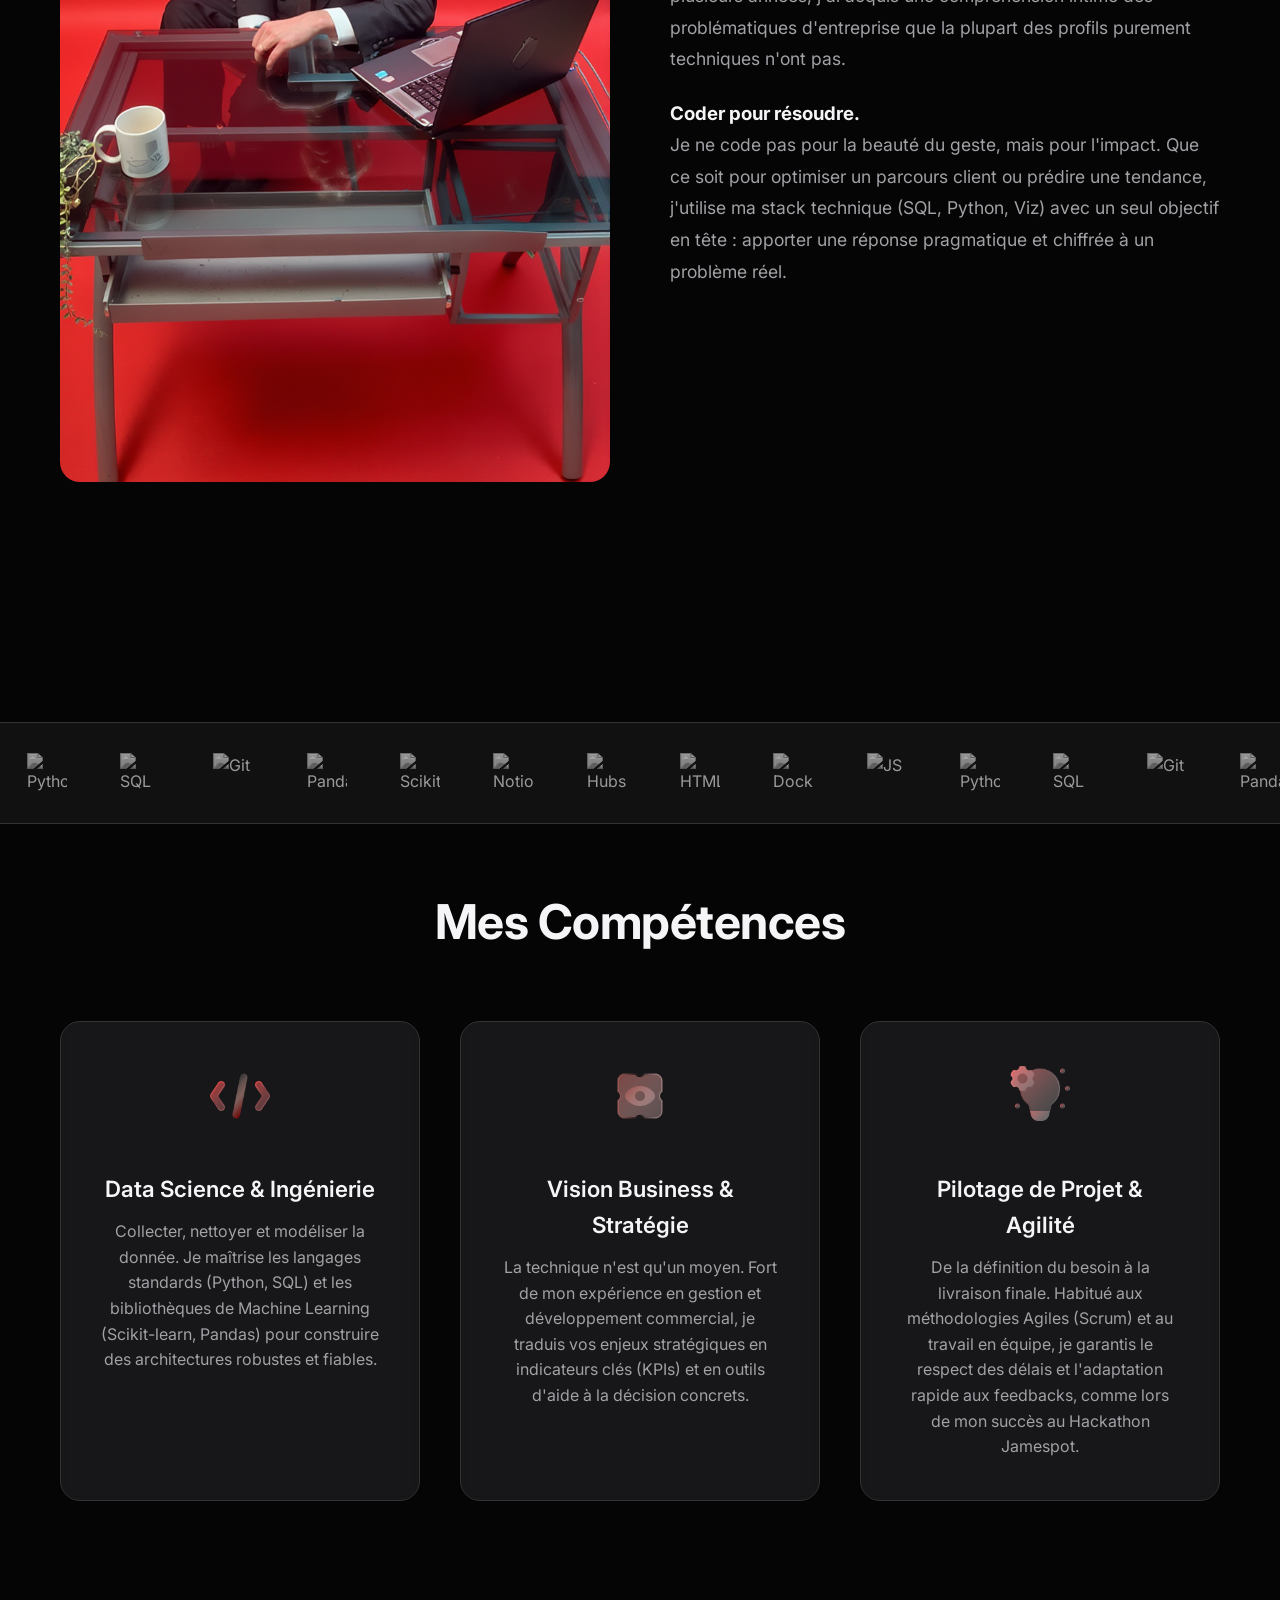
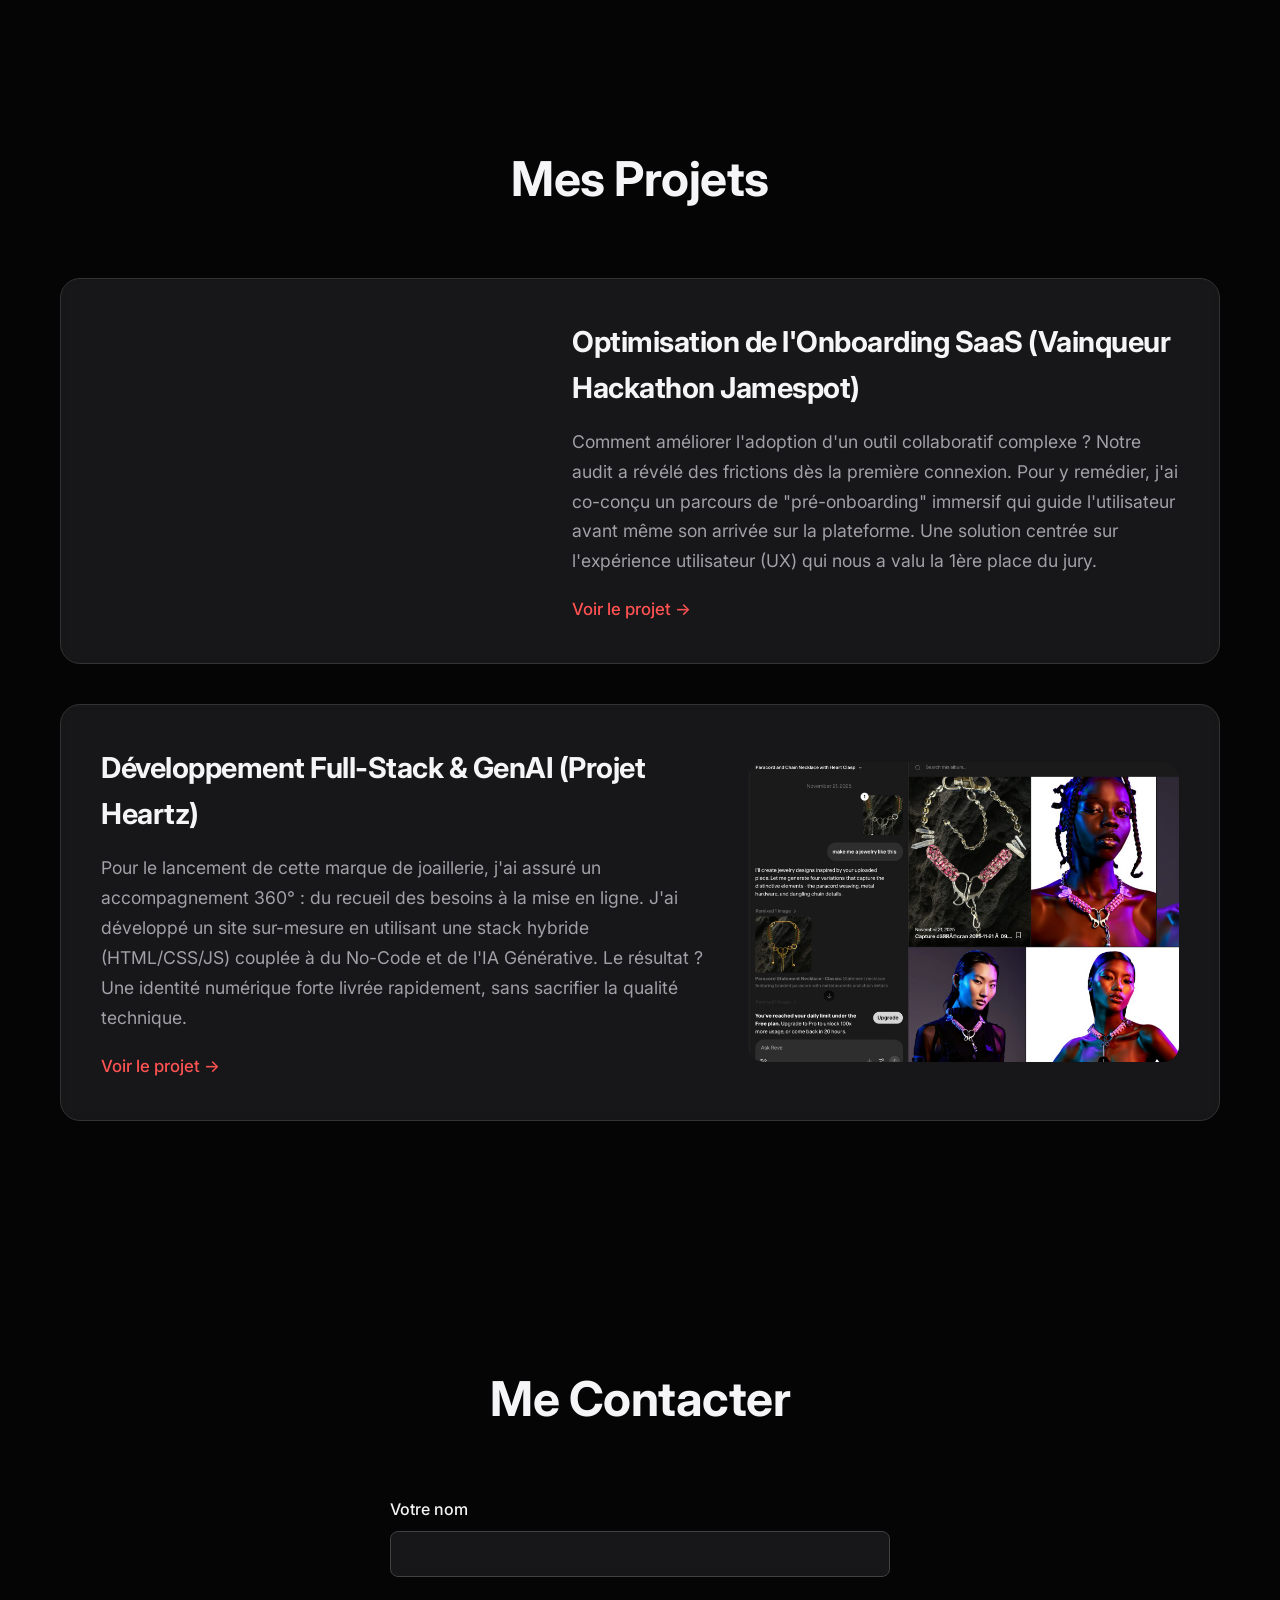
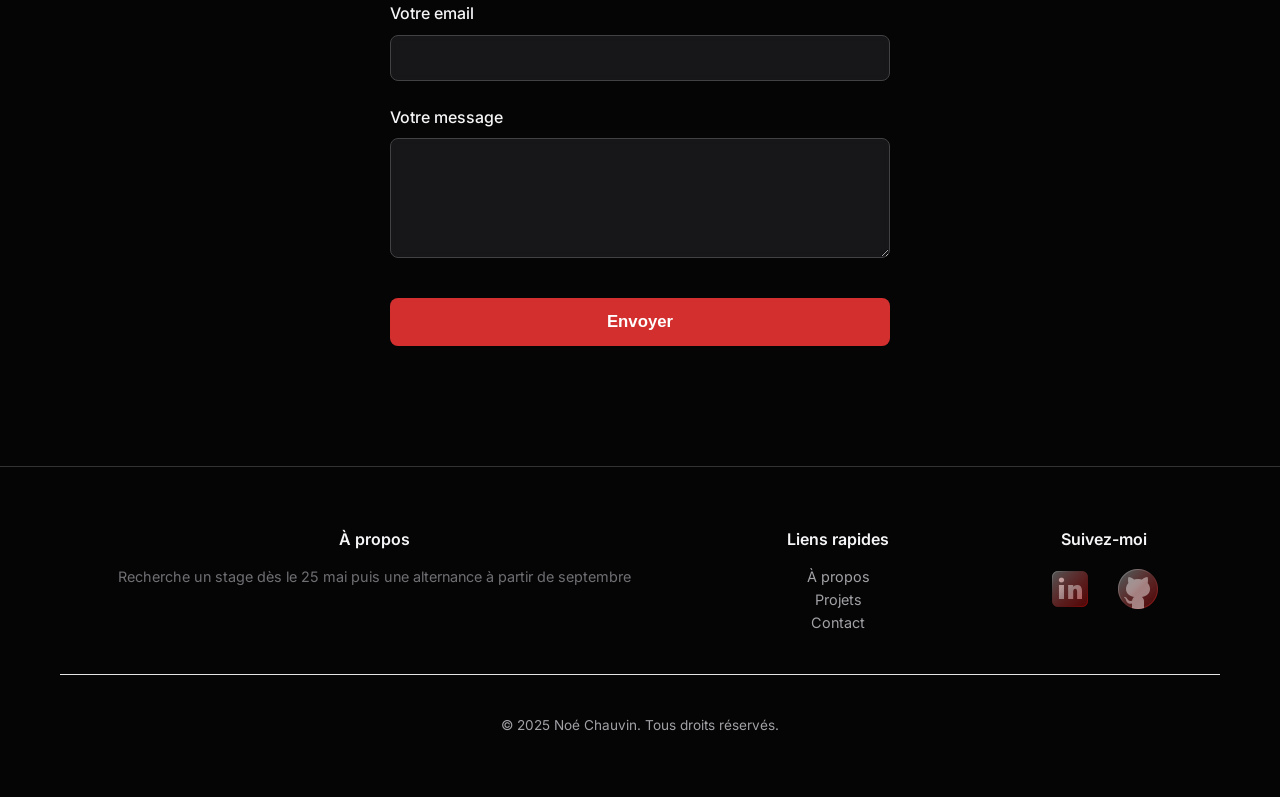
==== commit 54c1a267: "Nettoyage CSS et fix image" ====
--- a/index.html
+++ b/index.html
@@ -410,7 +410,7 @@
 
         <div class="projects-grid">
           <div class="project-card">
-            <div class="project-image"></div>
+            <div class="project-image" style="background-image: url('img/jamespot.png');"></div>
             <div class="project-content">
               <h3>
                 Optimisation de l'Onboarding SaaS (Vainqueur Hackathon Jamespot)
--- a/style.css/style.css
+++ b/style.css/style.css
@@ -347,7 +347,6 @@
 .project-image {
   min-height: 300px;
   width: 40%;
-  background-image: url(/img/jamespot.png);
   height: 250px;
   background-size: cover;
   border-radius: 16px;
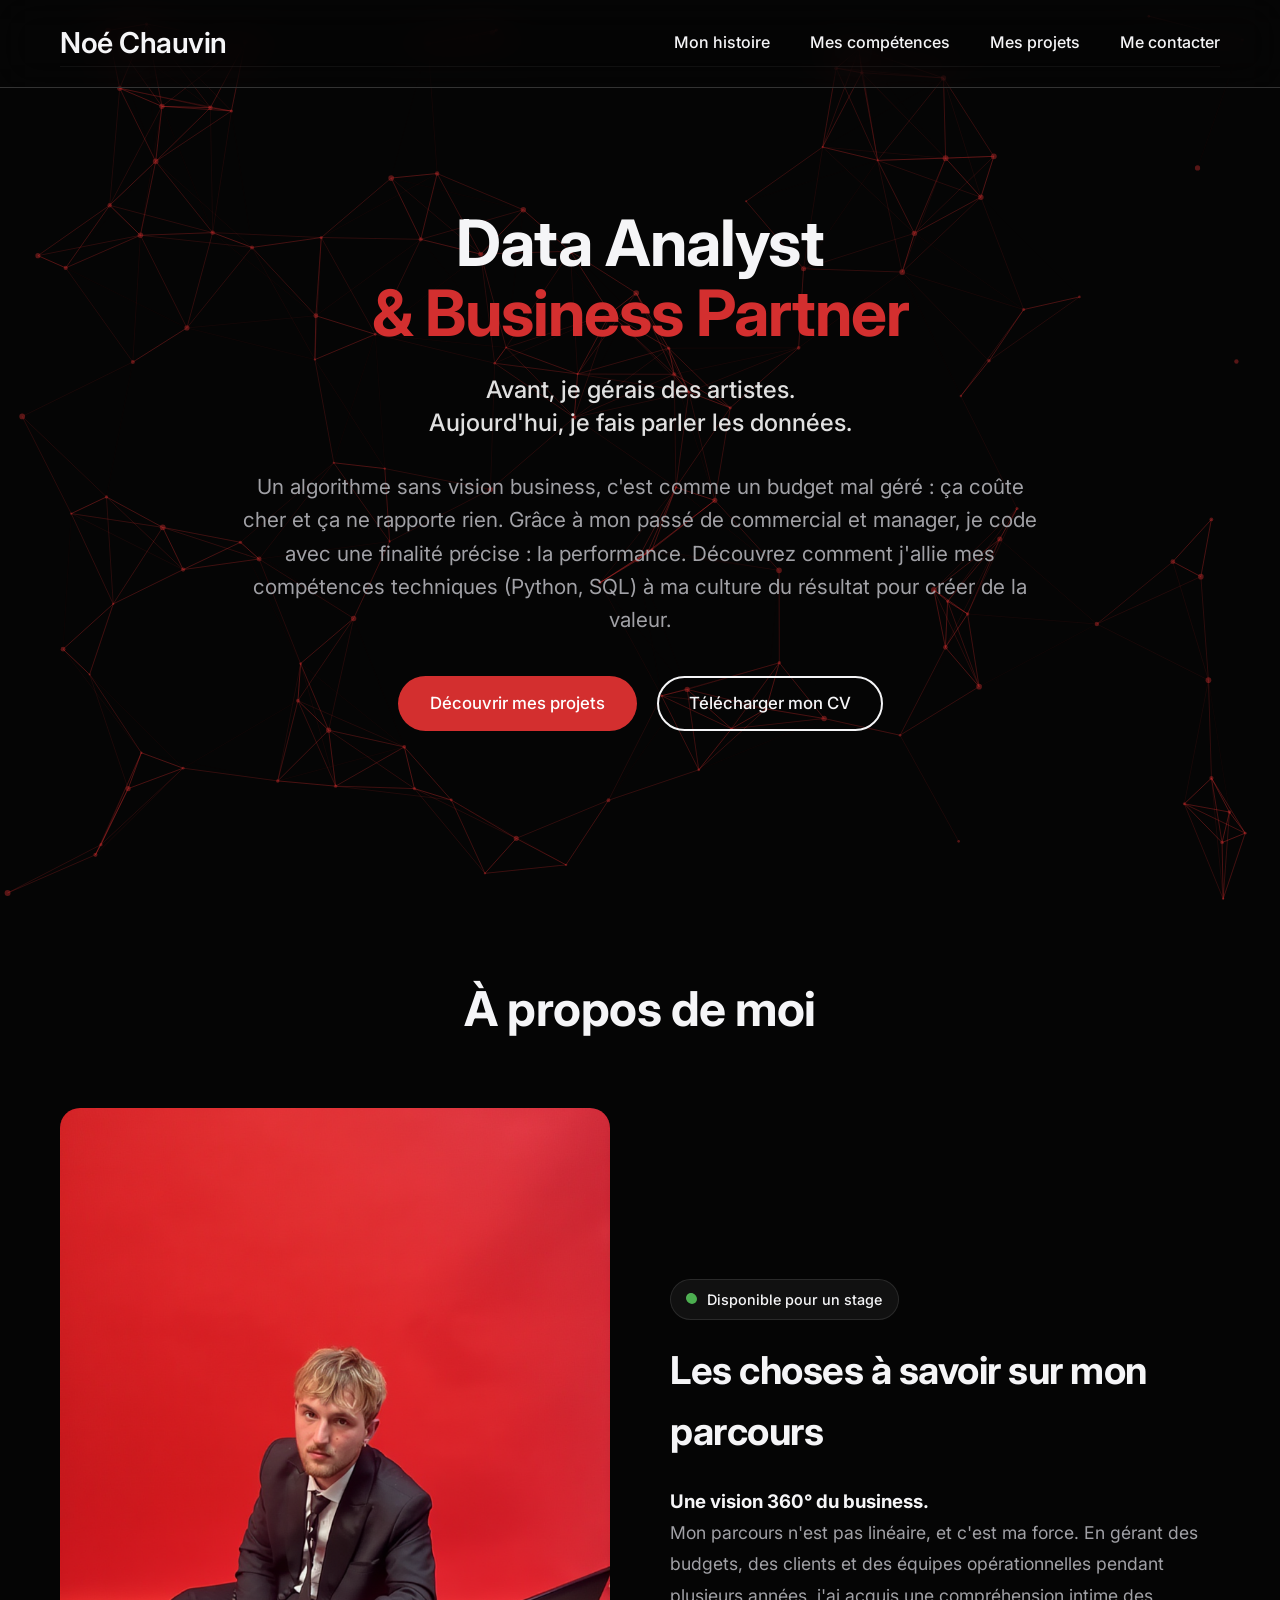
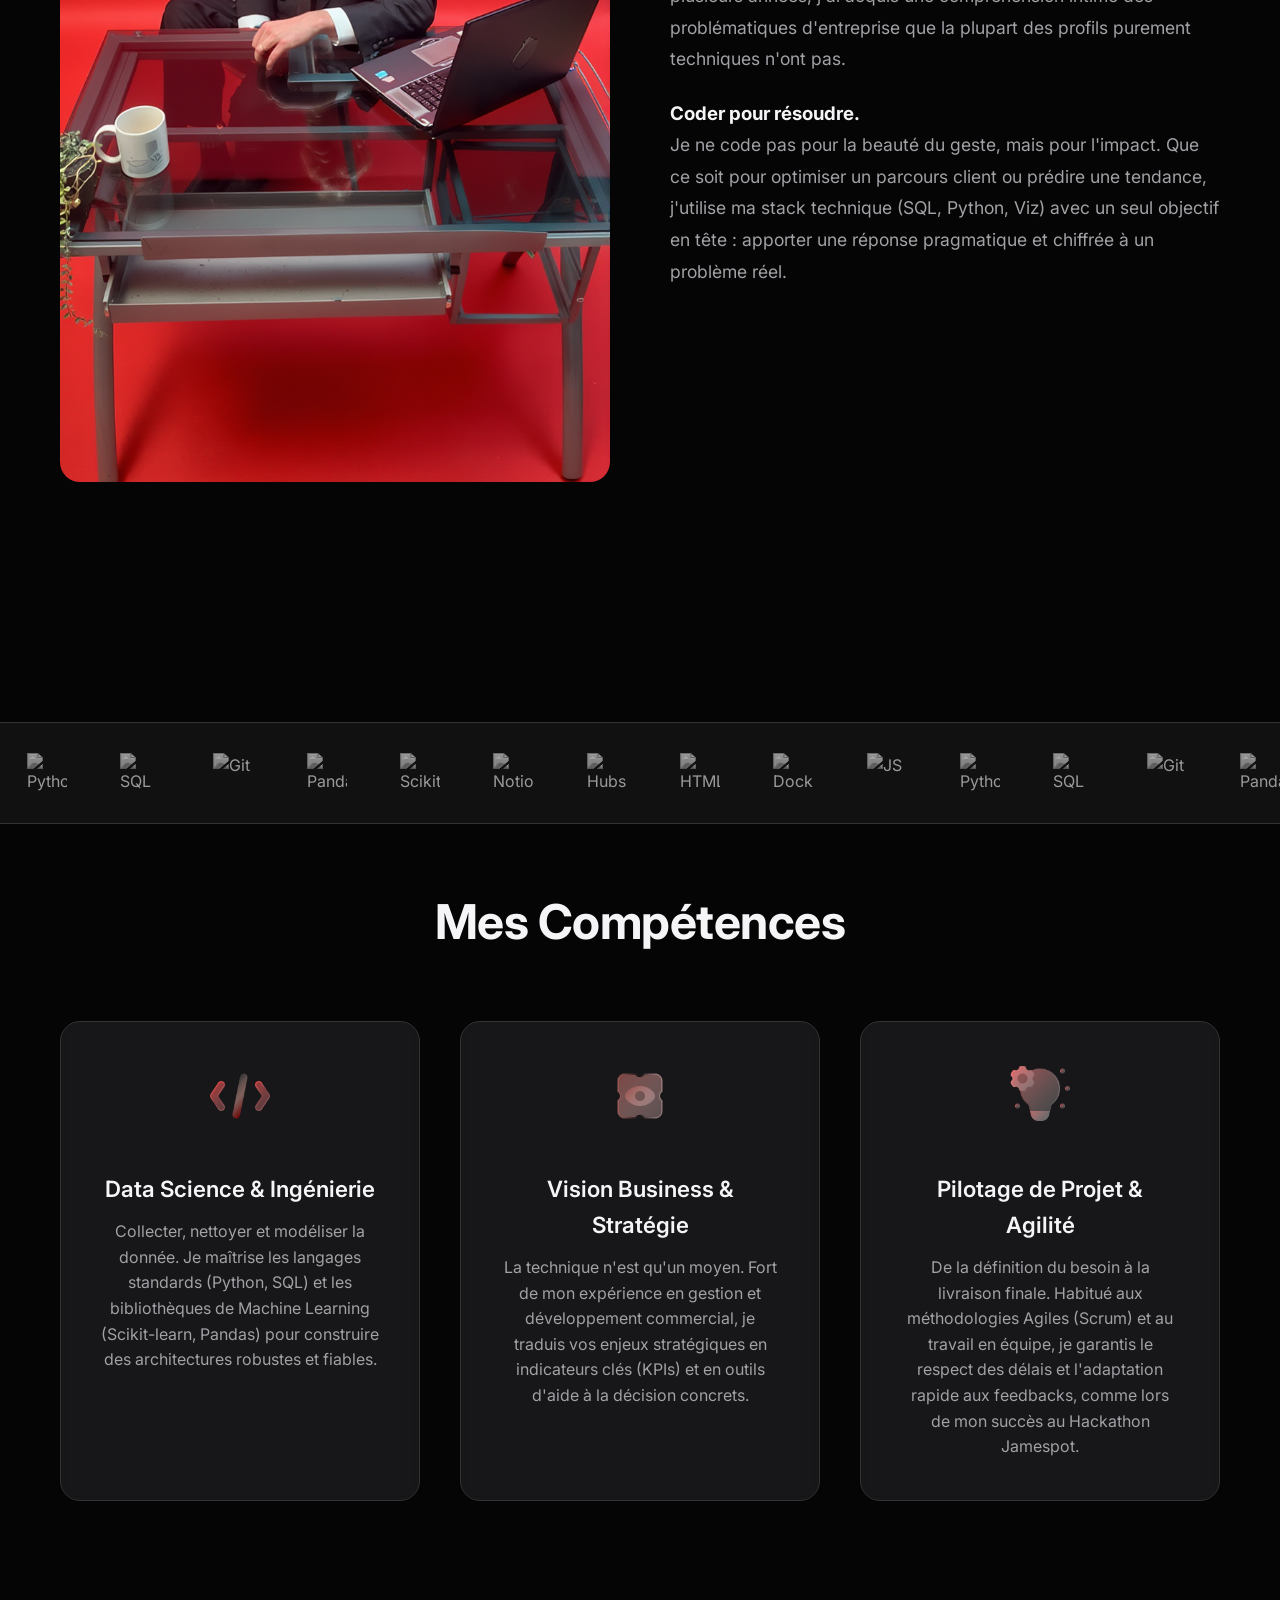
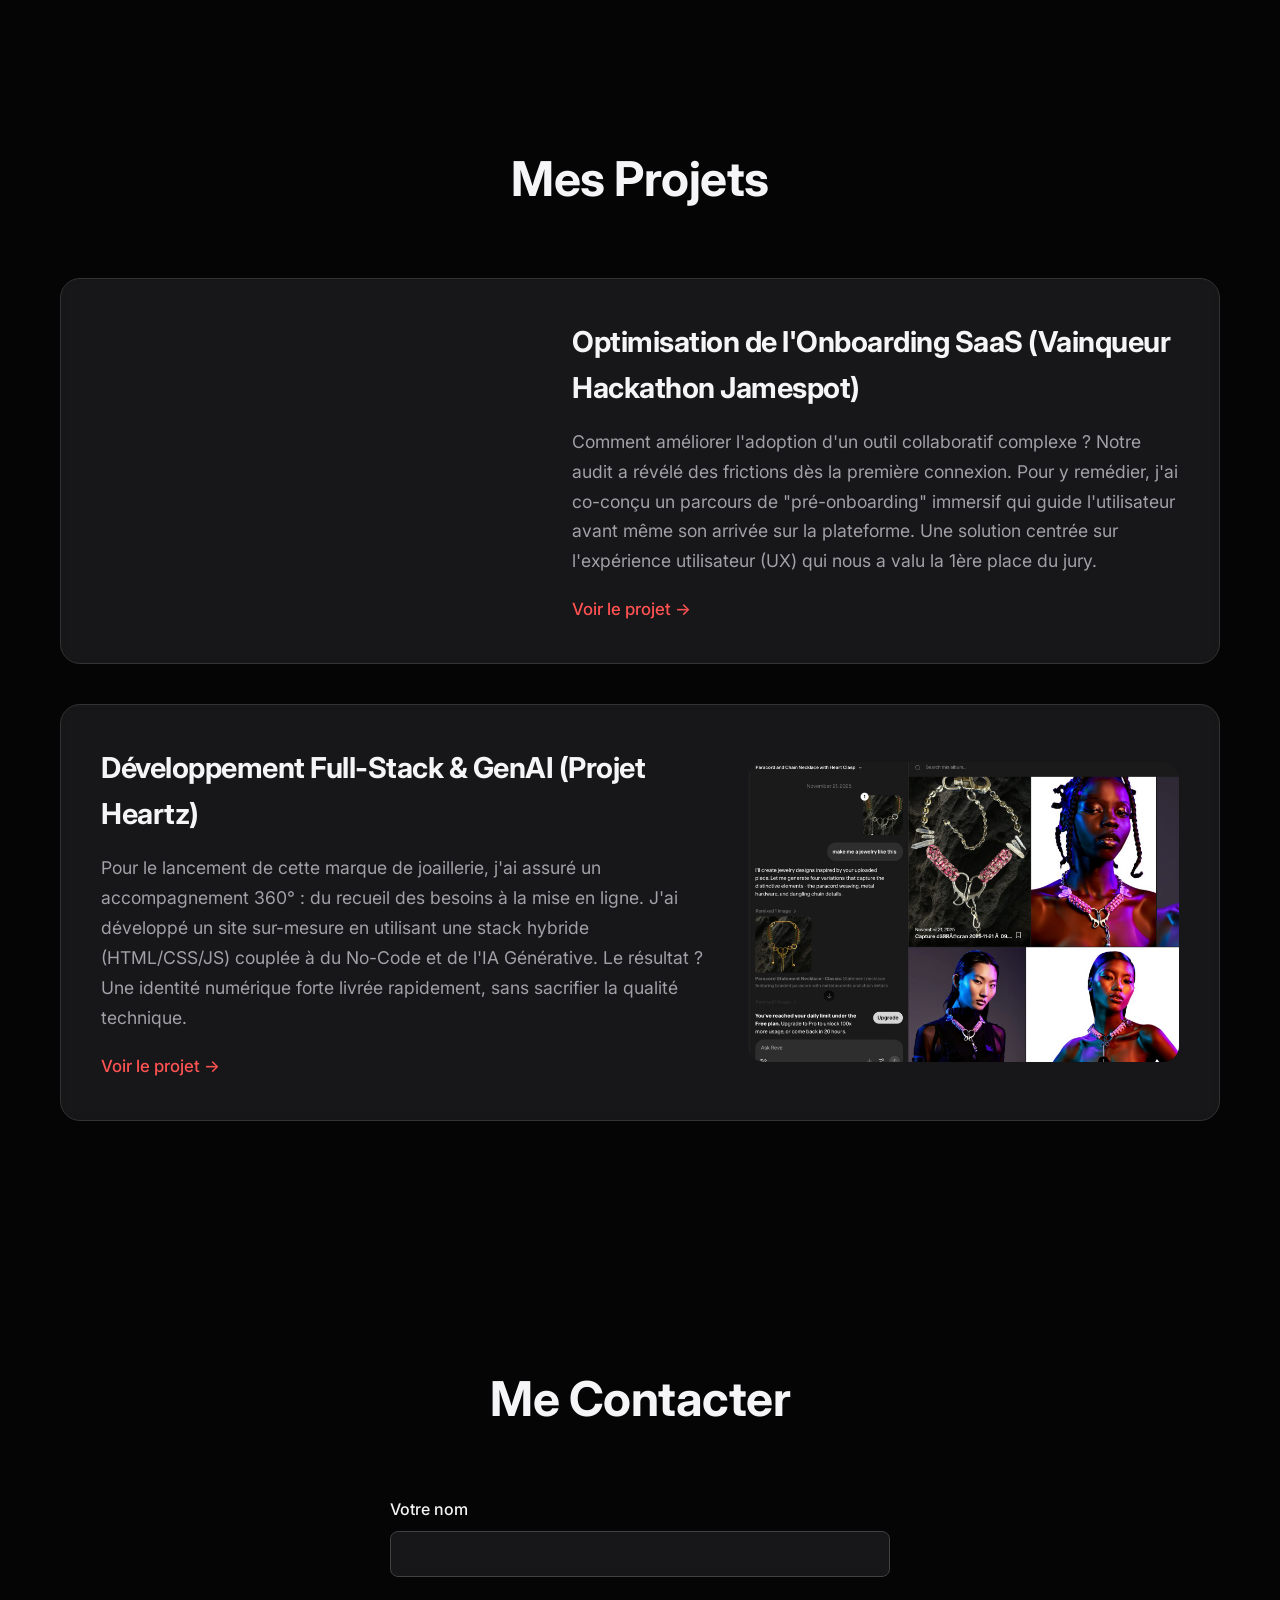
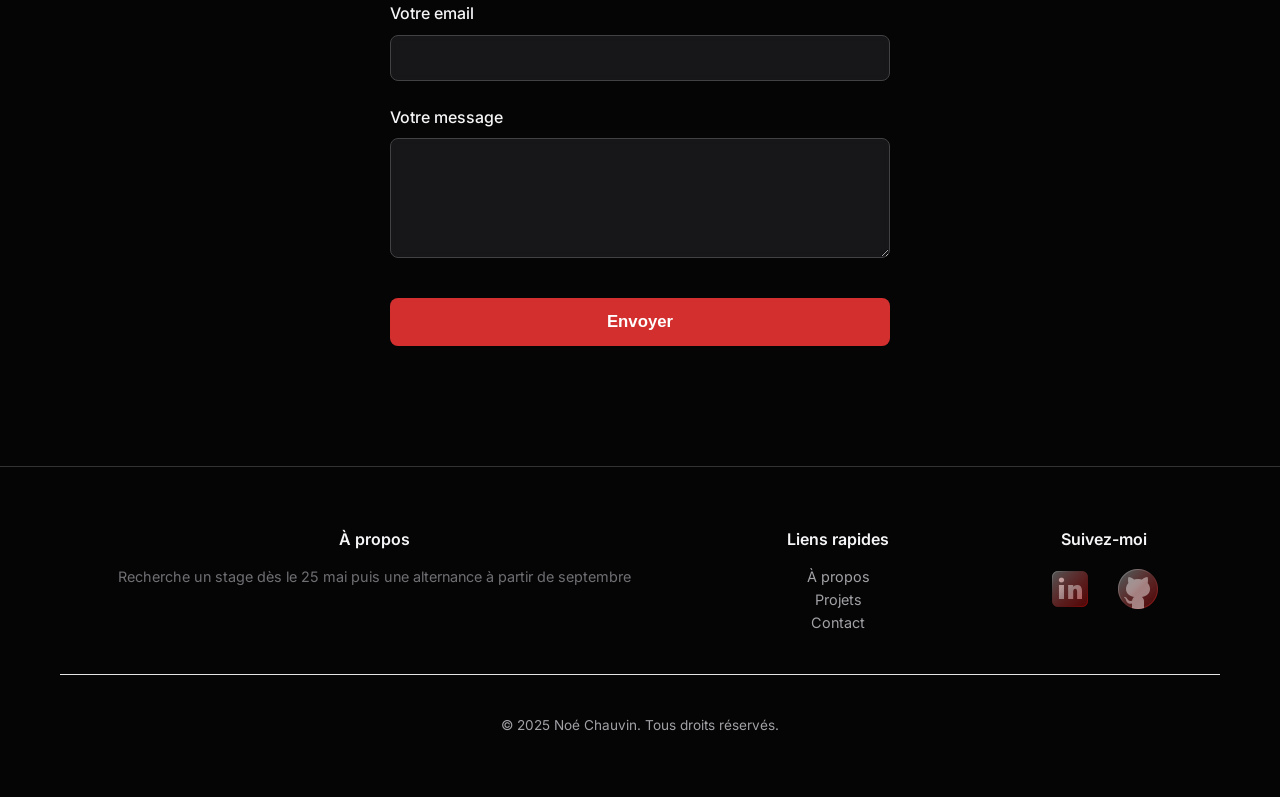
==== commit 0f5c4e21: "Renommage image onboarding pour forcer upload" ====
--- a/index.html
+++ b/index.html
@@ -410,7 +410,7 @@
 
         <div class="projects-grid">
           <div class="project-card">
-            <div class="project-image" style="background-image: url('img/jamespot.png');"></div>
+            <div class="project-image" style="background-image: url('img/onboarding.png');"></div>
             <div class="project-content">
               <h3>
                 Optimisation de l'Onboarding SaaS (Vainqueur Hackathon Jamespot)
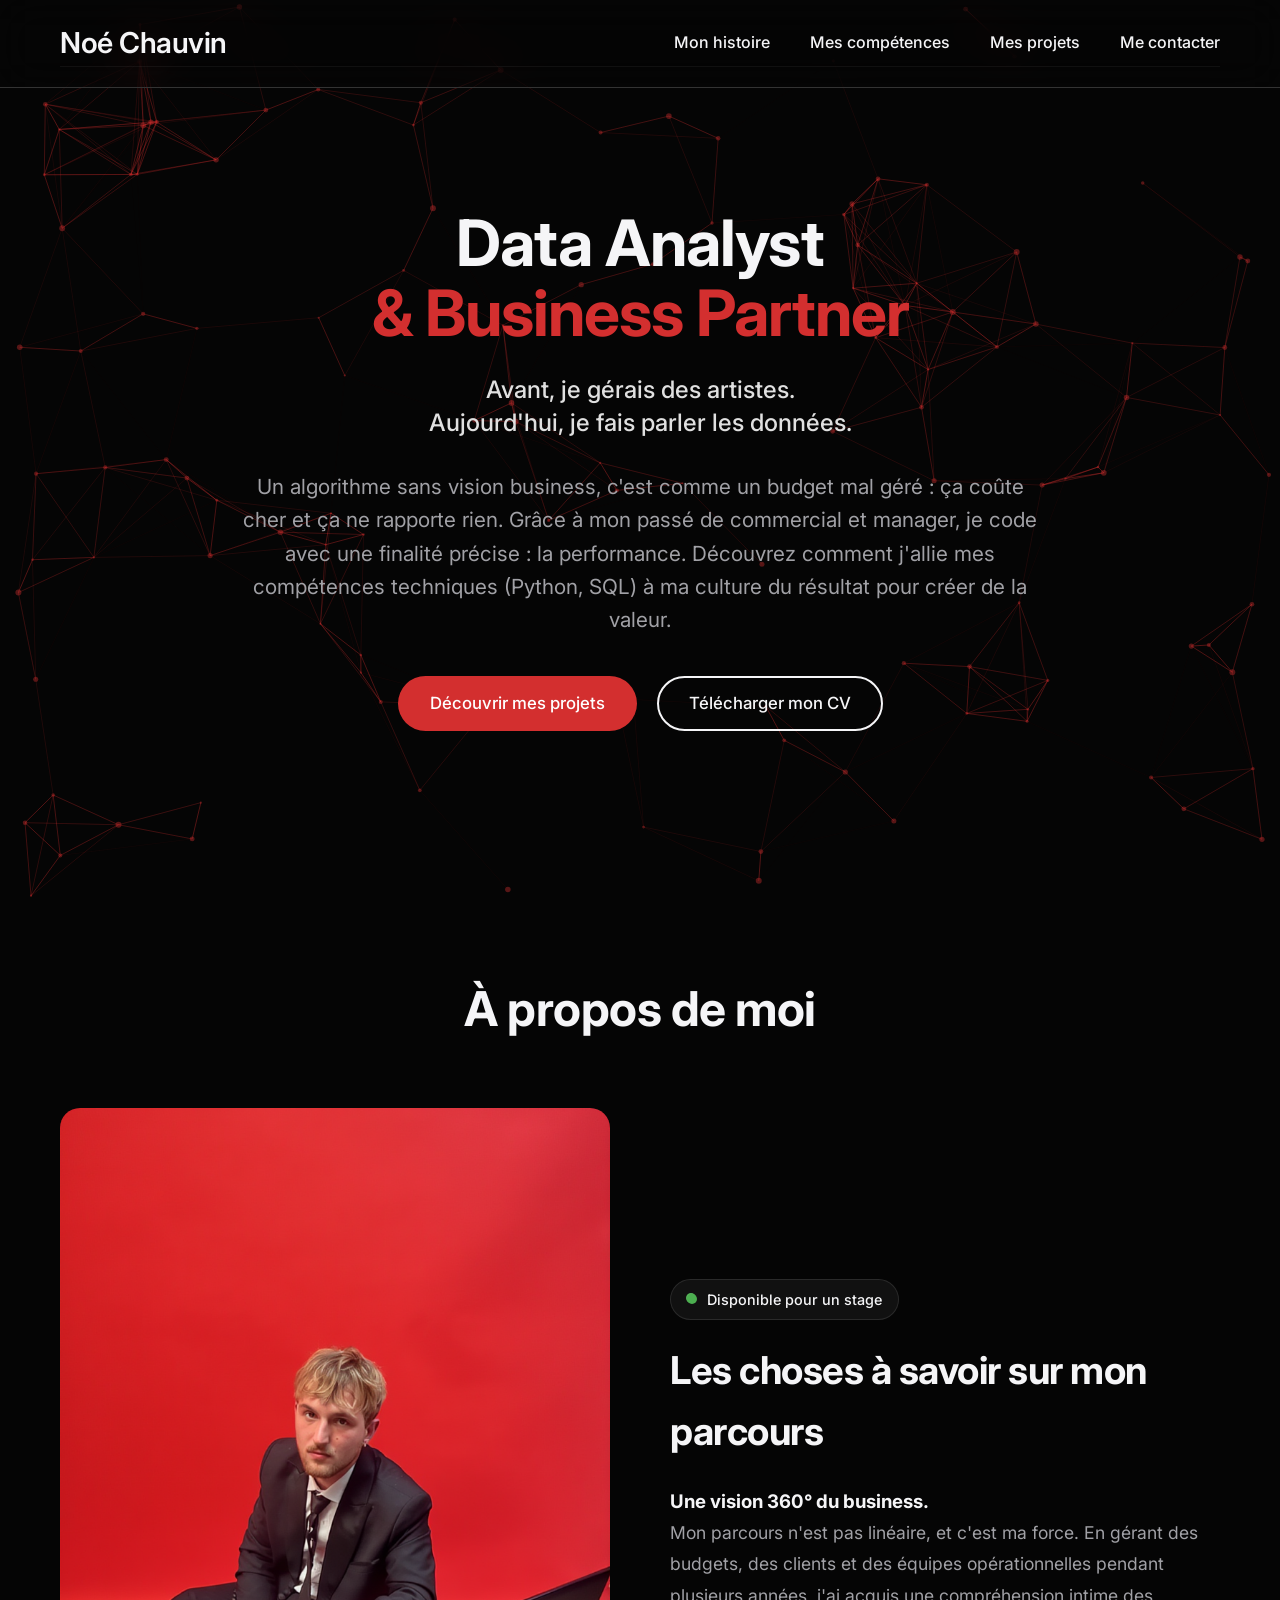
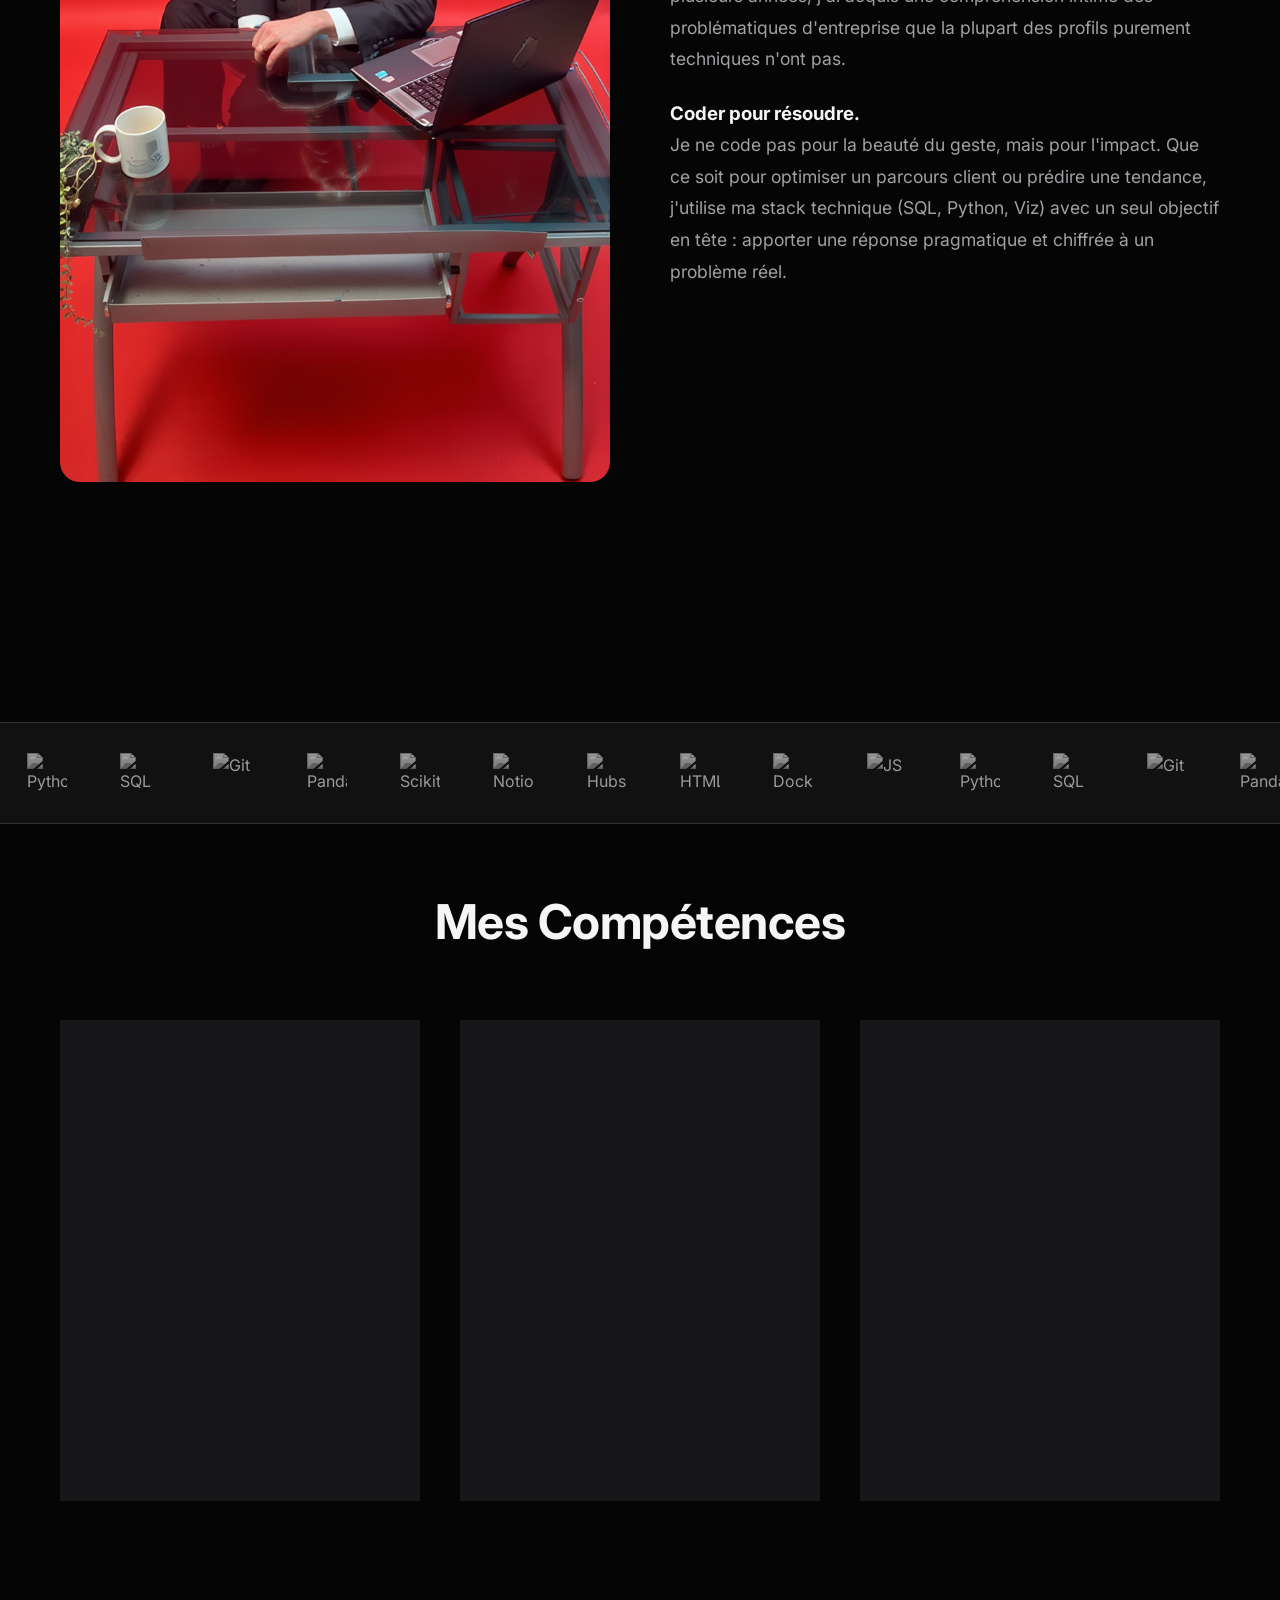
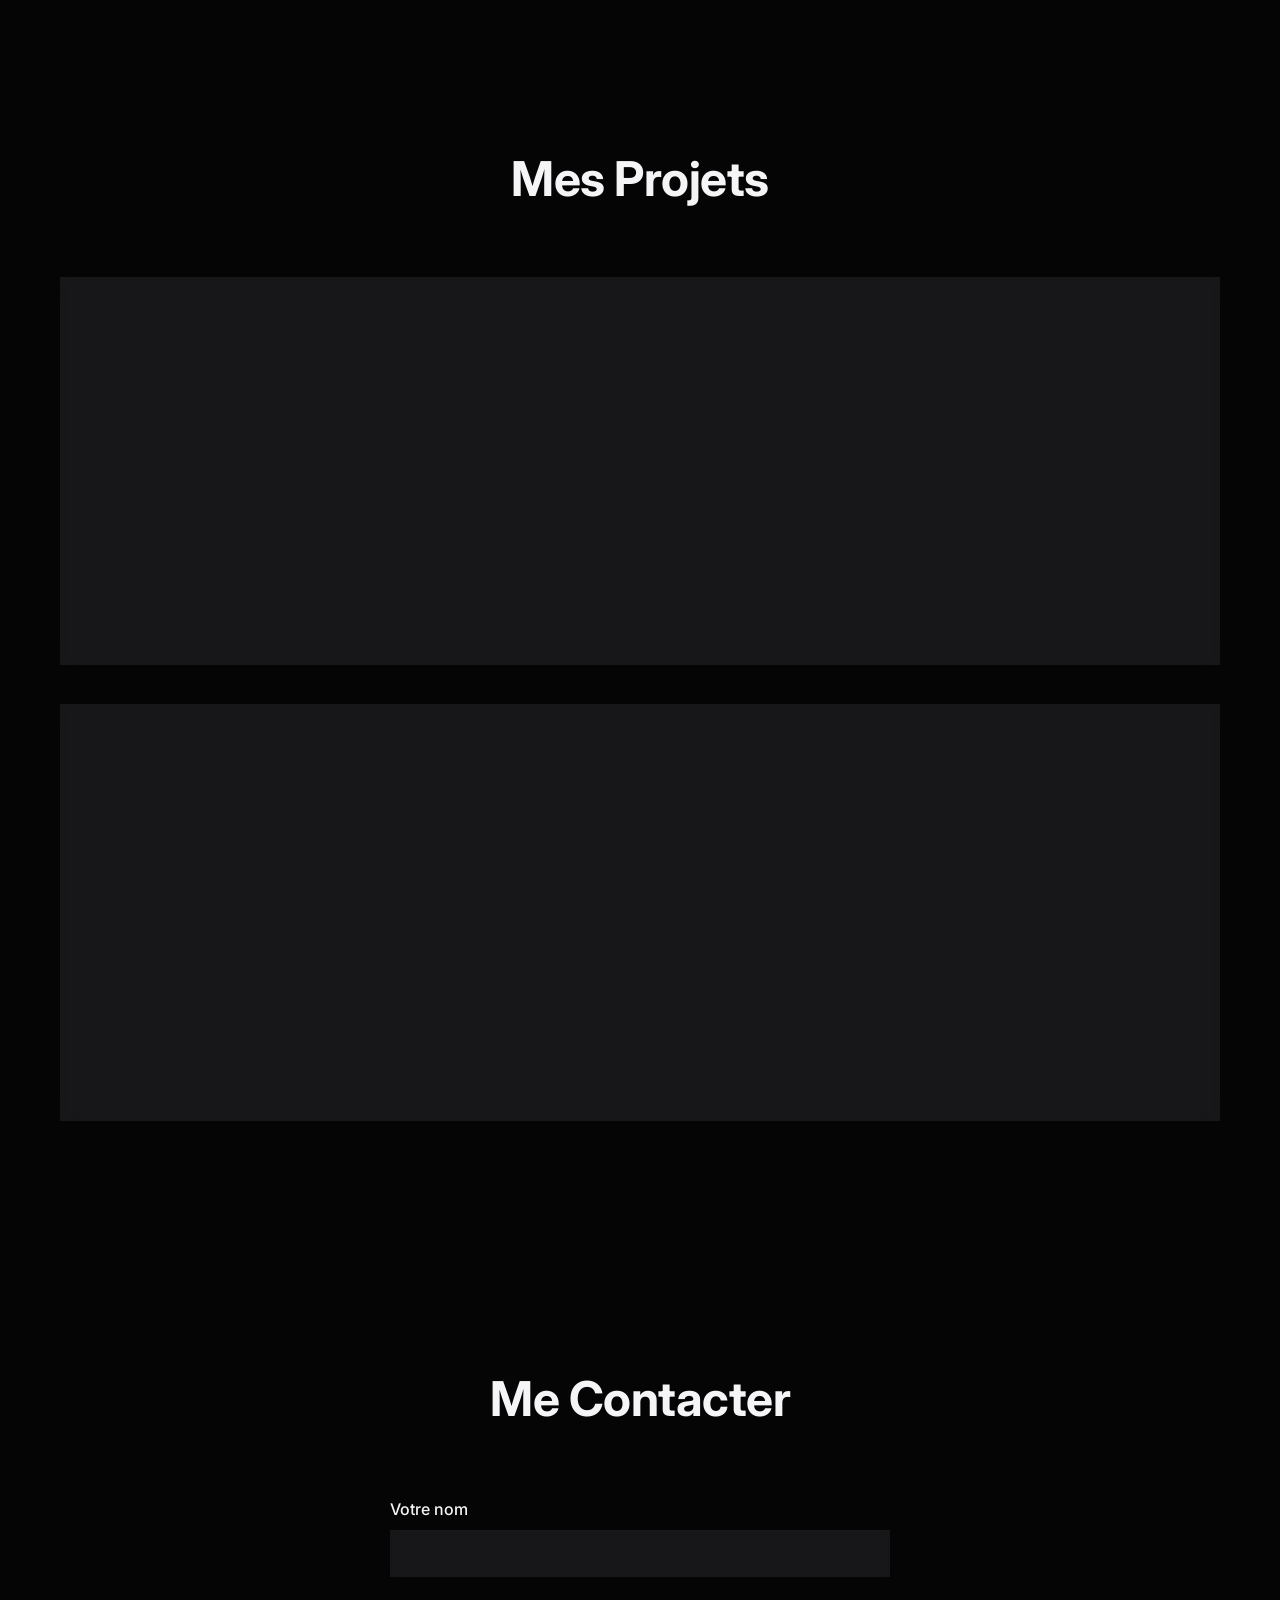
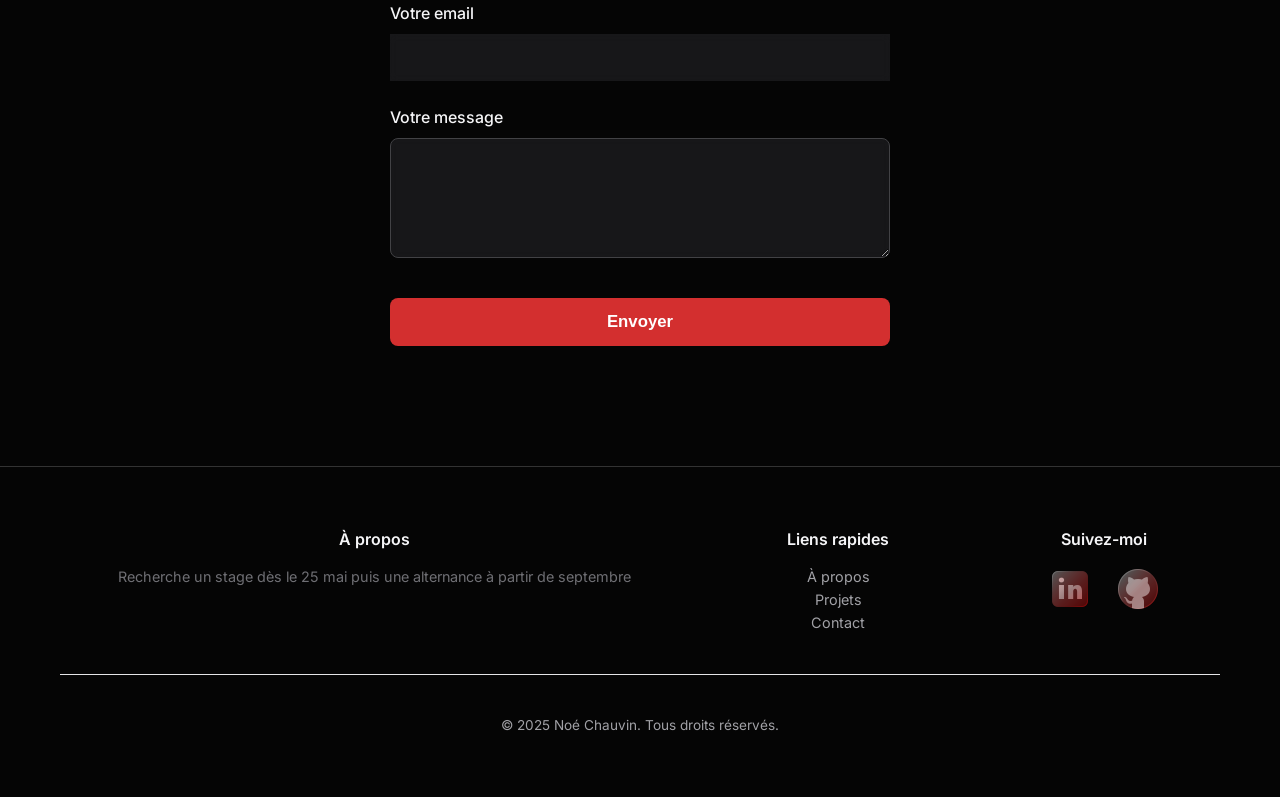
==== commit 81a50efc: "Correction image 2 via HTML" ====
--- a/index.html
+++ b/index.html
@@ -428,7 +428,7 @@
           </div>
 
           <div class="project-card">
-            <div class="project-image2"></div>
+            <div class="project-image2" style="background-image: url('img/1763744444858.jpeg');"></div>
             <div class="project-content">
               <h3>Développement Full-Stack & GenAI (Projet Heartz)</h3>
               <p>
--- a/style.css/style.css
+++ b/style.css/style.css
@@ -361,7 +361,6 @@
 .project-image2 {
   min-height: 300px;
   width: 40%;
-  background-image: url(/img/1763744444858.jpeg);
   height: 250px;
   align-items: center;
   background-size: cover;
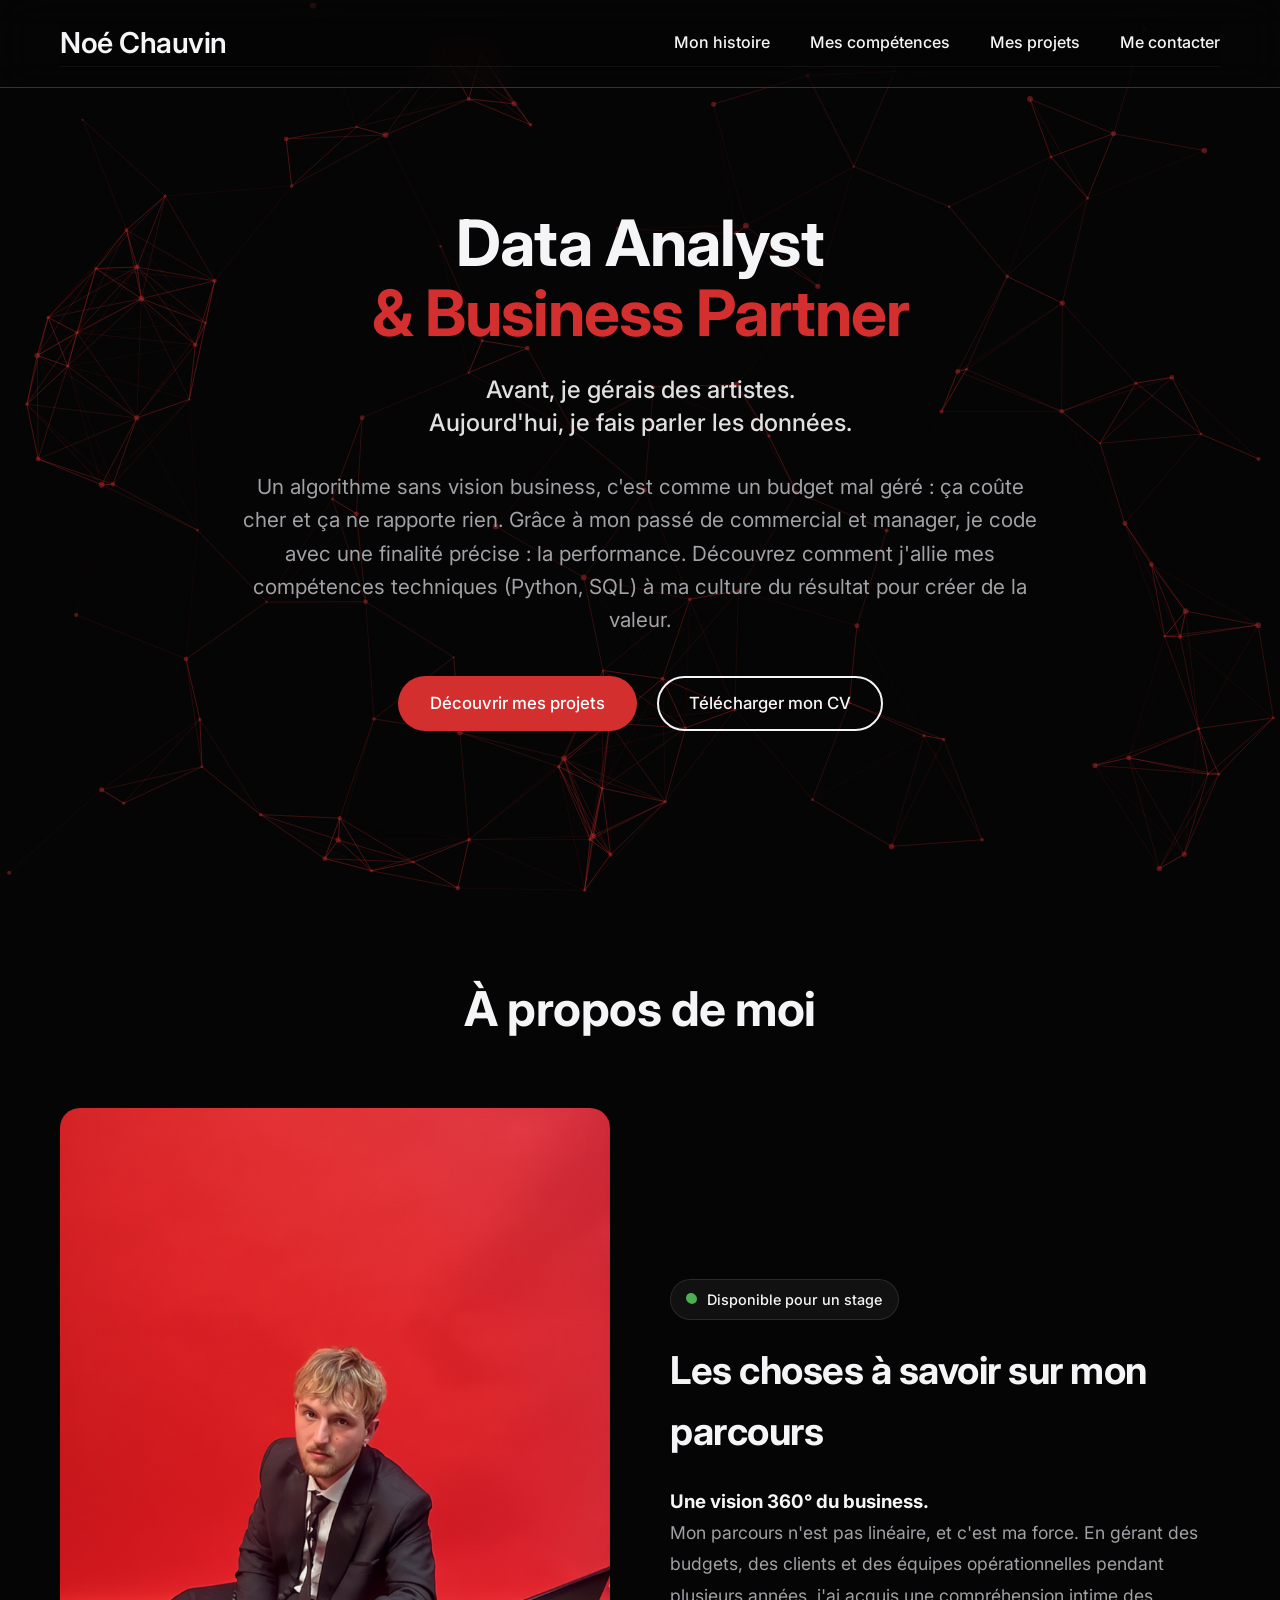
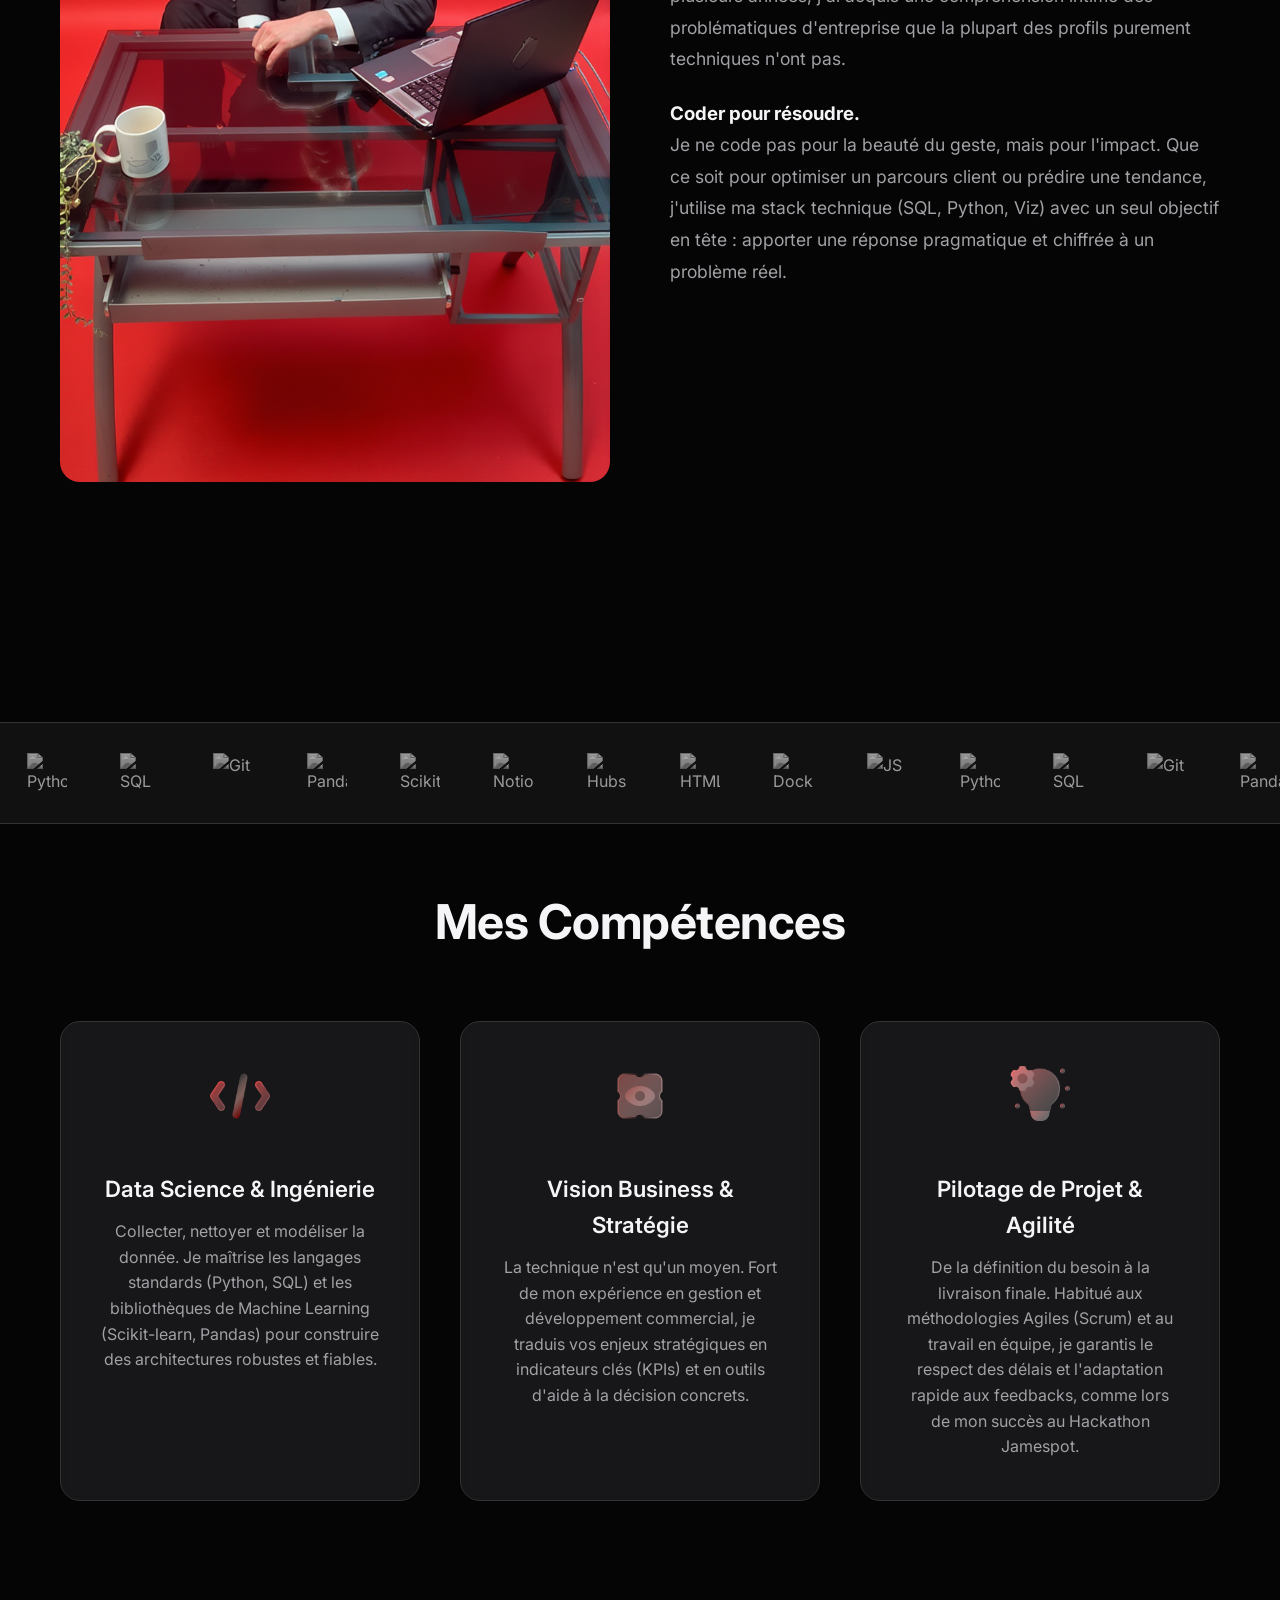
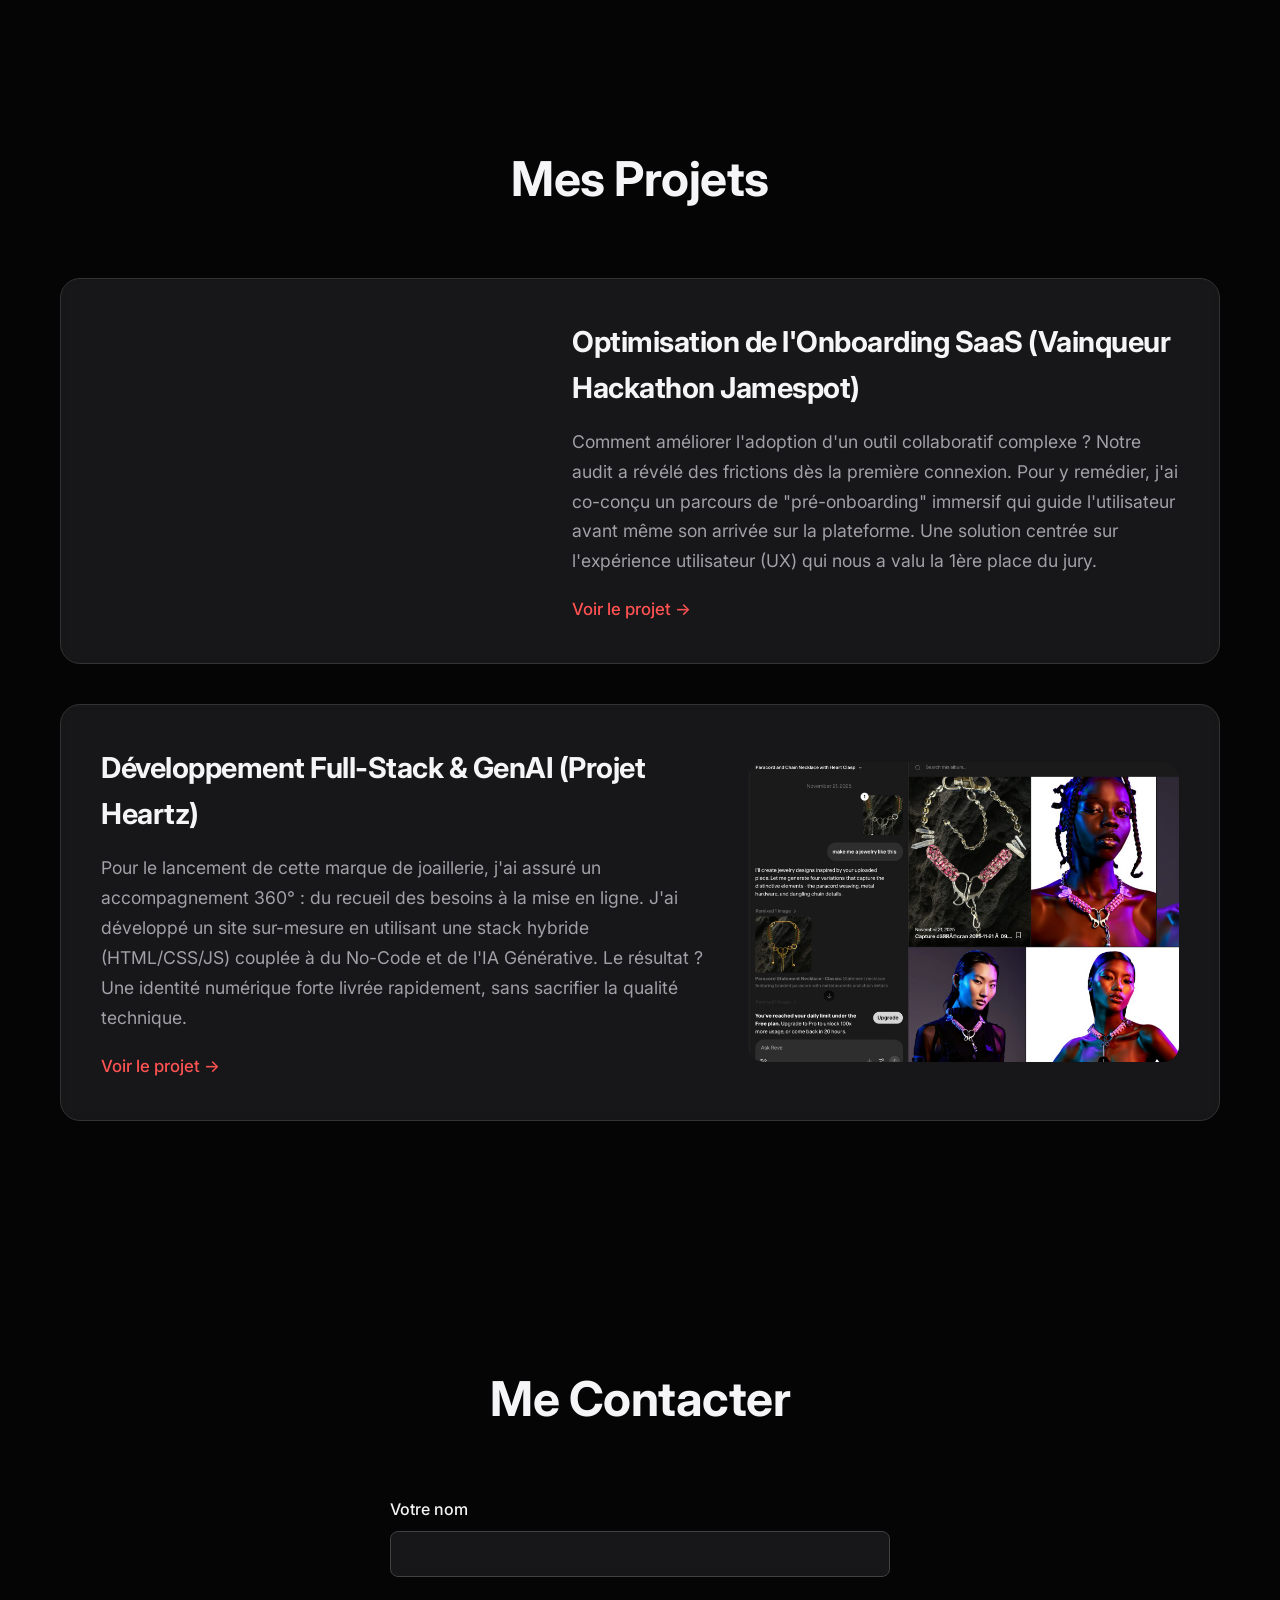
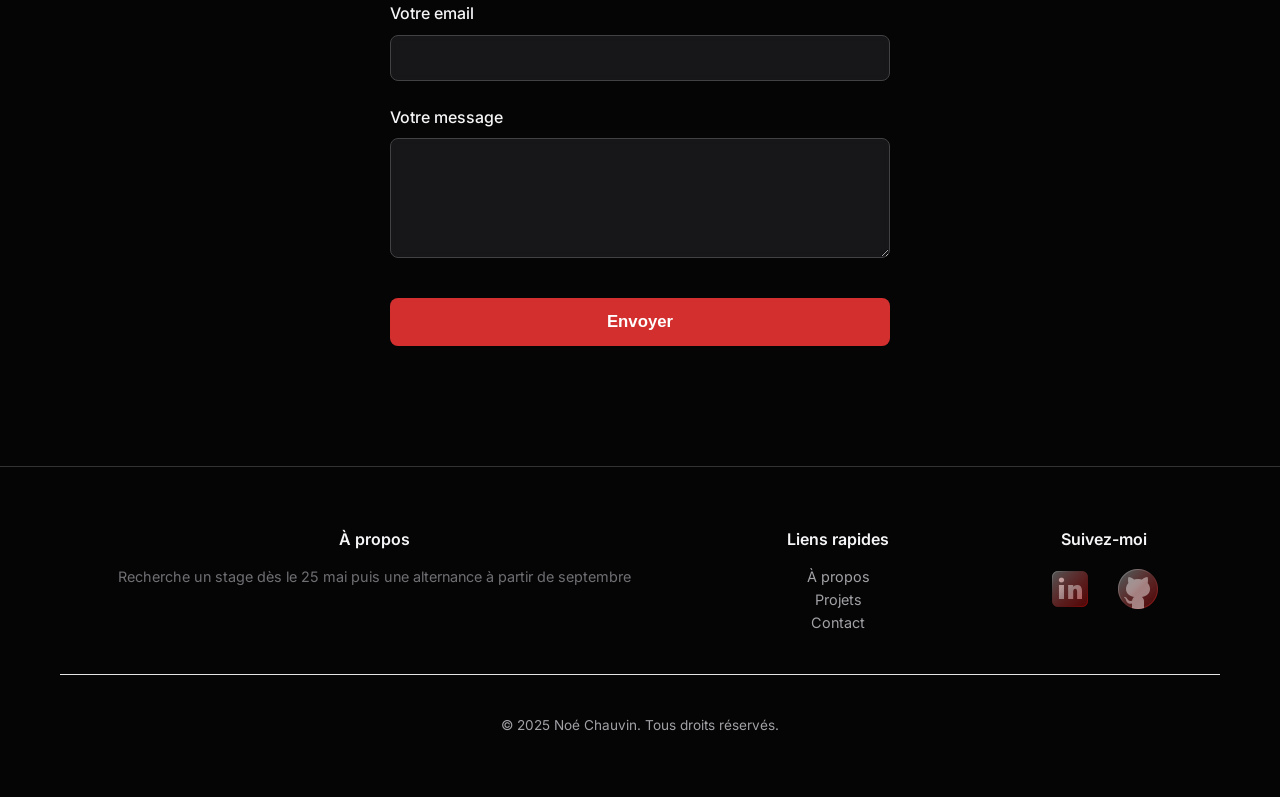
==== commit 02a22a2b: "Fix final image heartz avec extension jpeg" ====
--- a/index.html
+++ b/index.html
@@ -428,7 +428,7 @@
           </div>
 
           <div class="project-card">
-            <div class="project-image2" style="background-image: url('img/1763744444858.jpeg');"></div>
+            <div class="project-image2" style="background-image: url('img/heartz.jpeg');"></div>
             <div class="project-content">
               <h3>Développement Full-Stack & GenAI (Projet Heartz)</h3>
               <p>
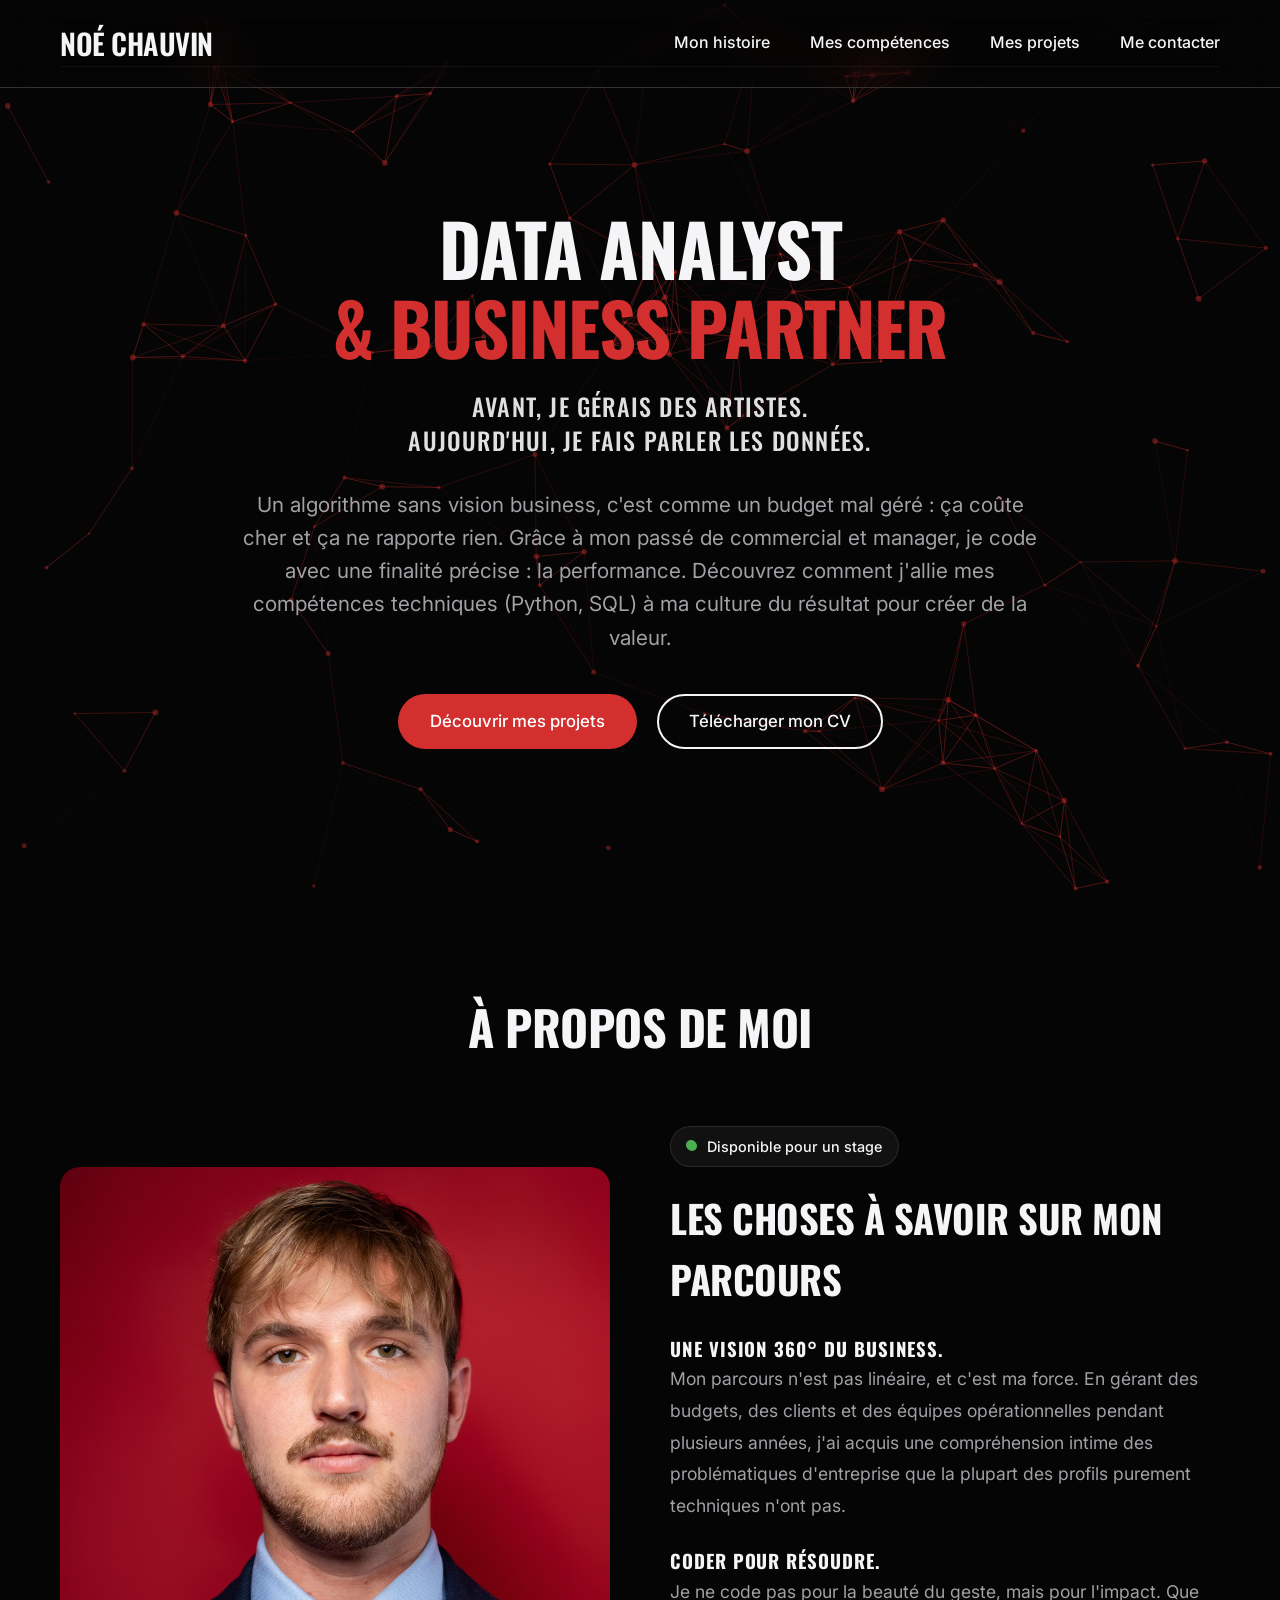
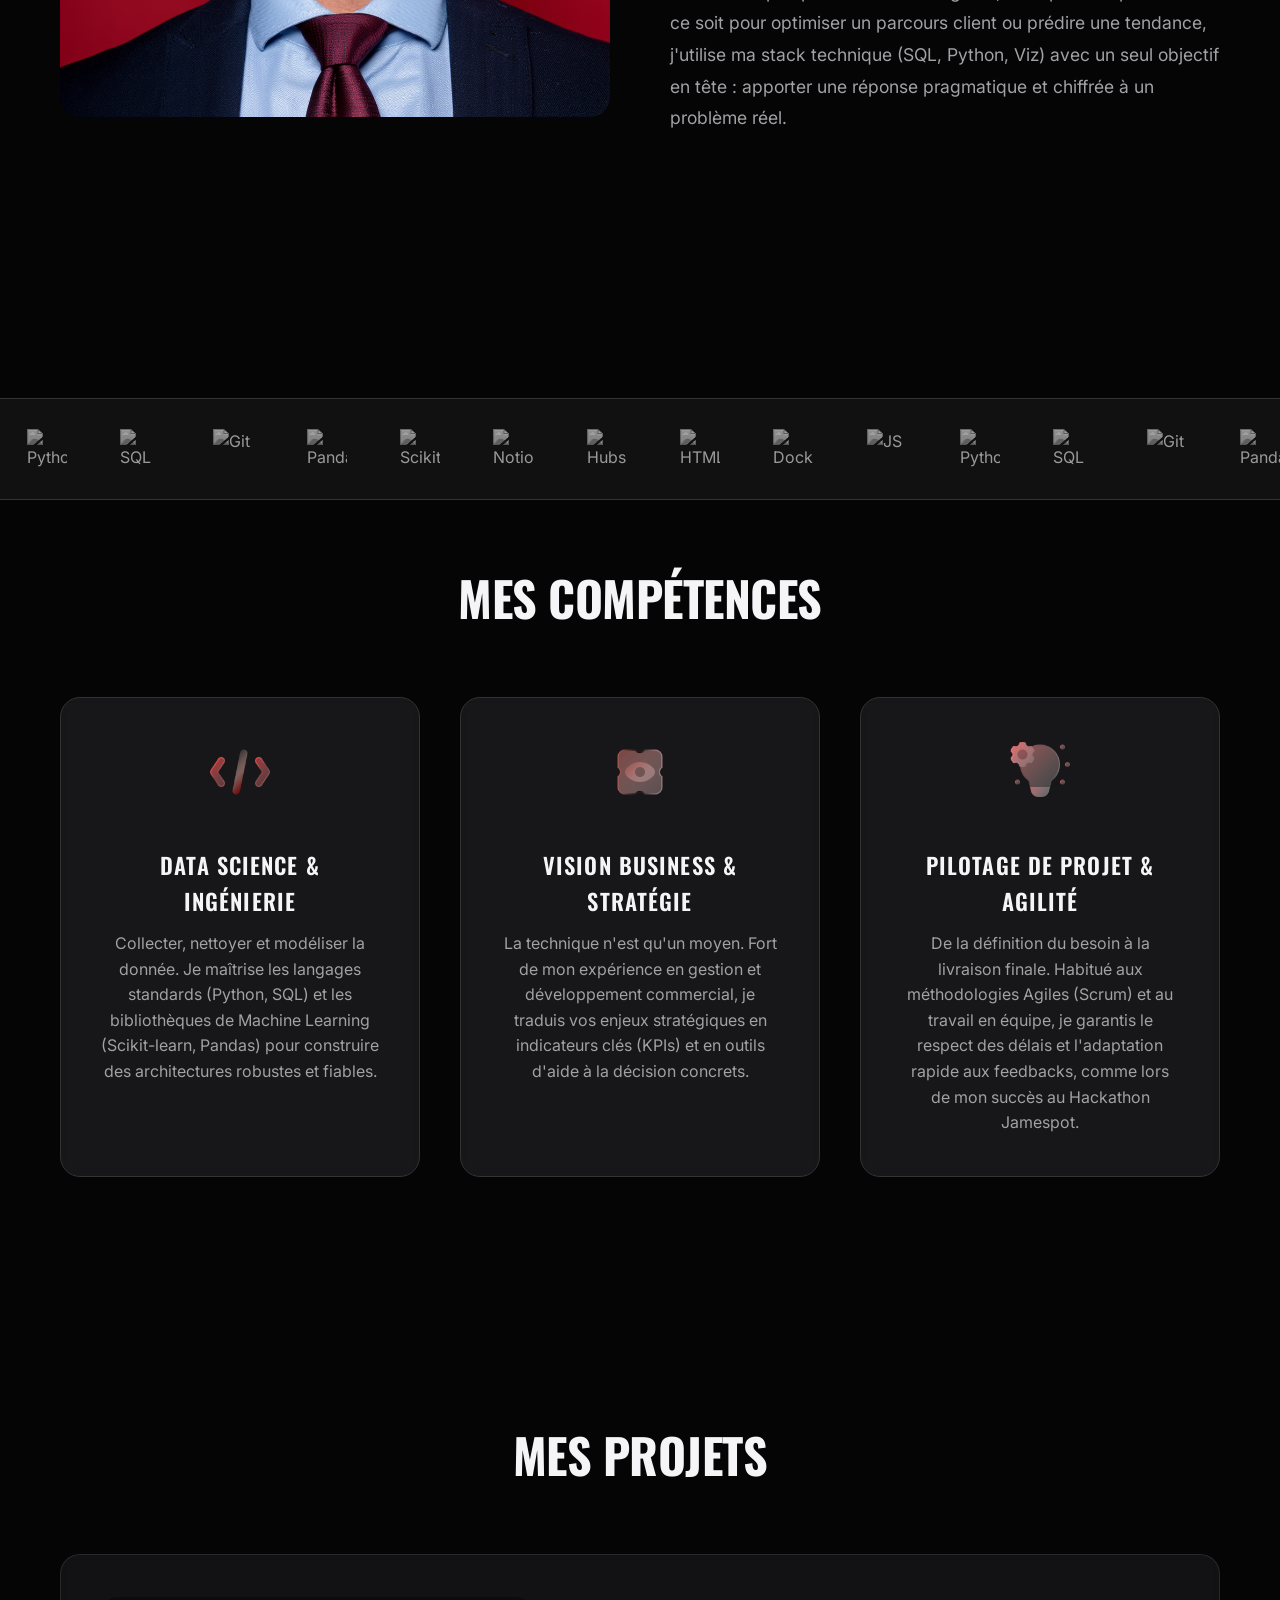
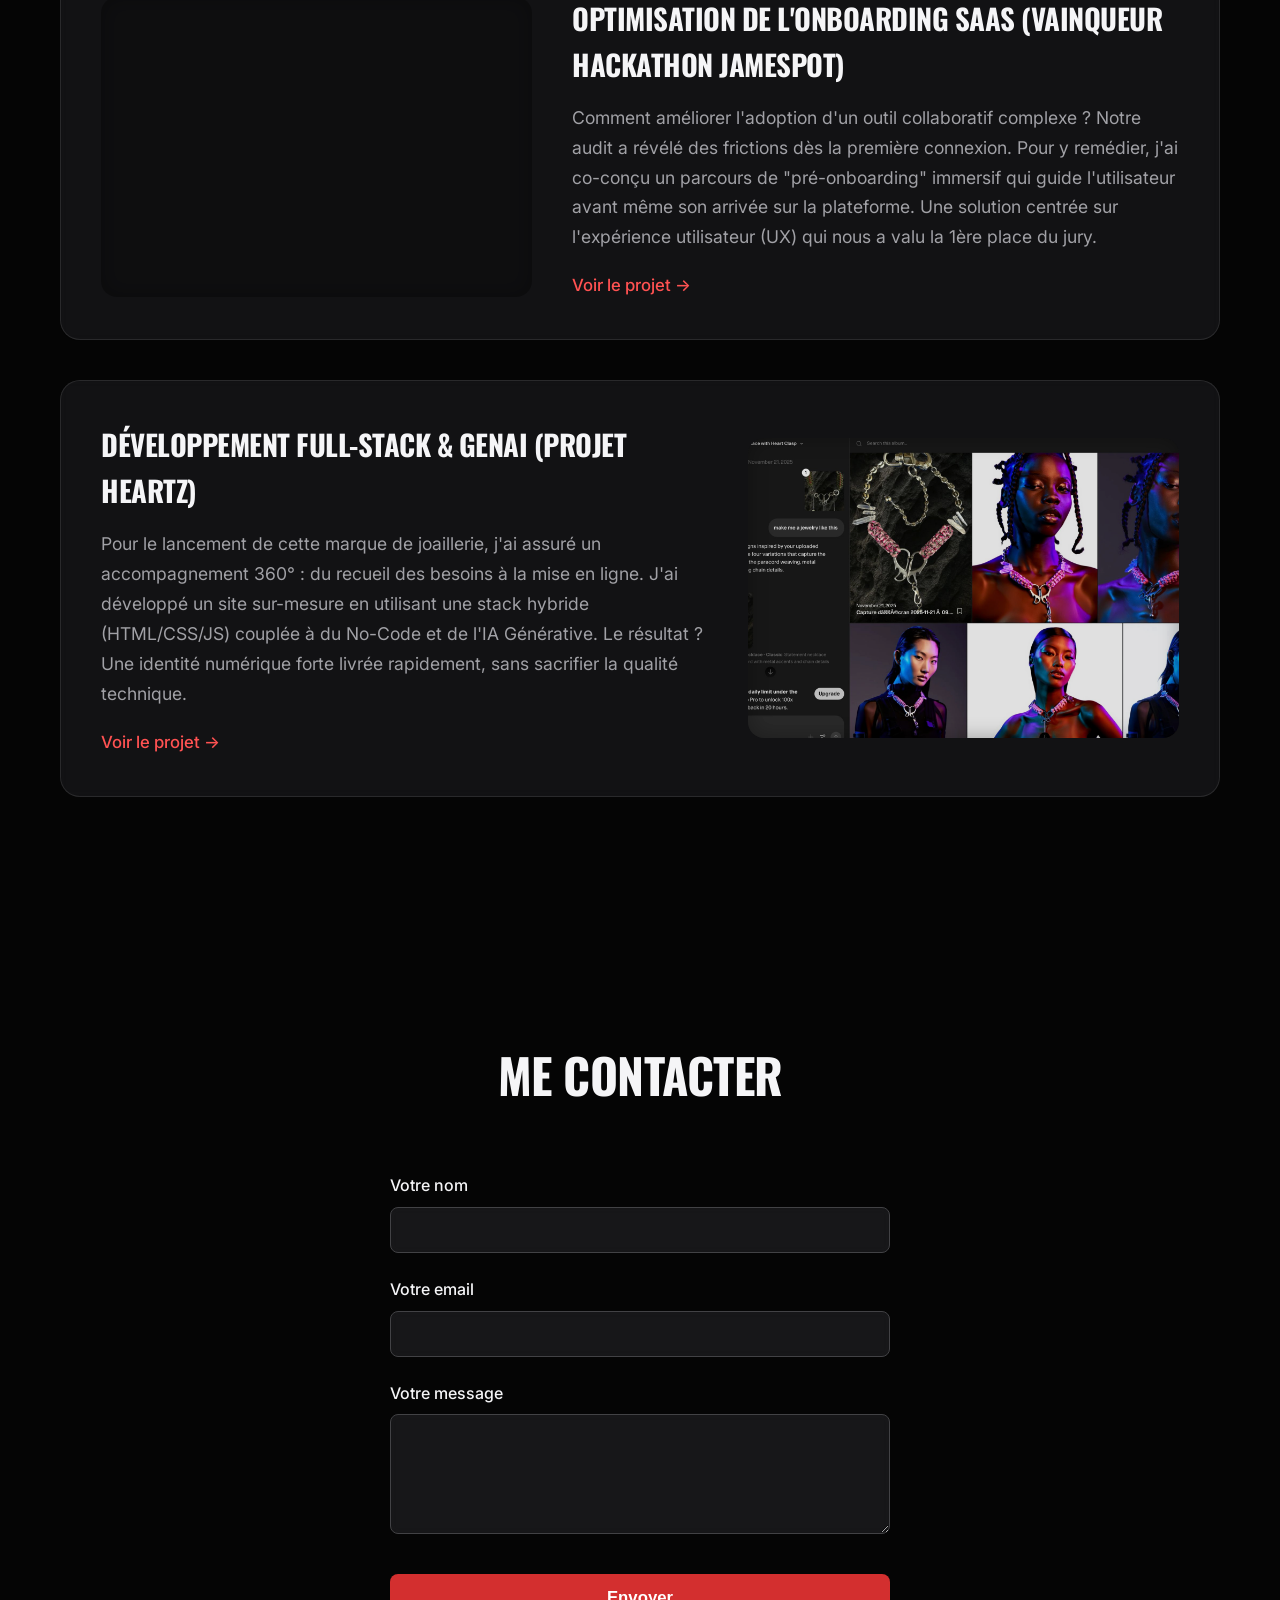
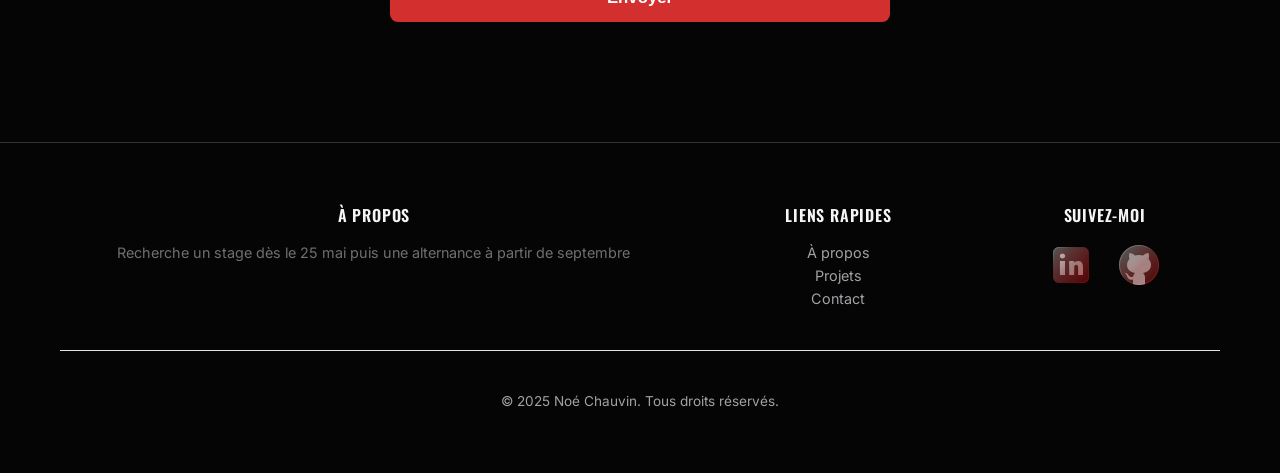
==== commit ede04b48: "changement photo de profil" ====
--- a/index.html
+++ b/index.html
@@ -95,7 +95,7 @@
         <div class="about-content">
           <div class="about-image">
             <img
-              src="./img/43eb04fc-5341-4534-914a-5114637c9218.png"
+              src="./img/profilepicture.png"
               alt="Photo de profil"
             />
           </div>
--- a/style.css/style.css
+++ b/style.css/style.css
@@ -1,4 +1,5 @@
-@import url("https://fonts.googleapis.com/css2?family=Inter:wght@300;400;500;600;700&display=swap");
+/* MODIF: Import de 'Oswald' (Titres) et 'Inter' (Texte) */
+@import url("https://fonts.googleapis.com/css2?family=Inter:wght@300;400;500;600;700&family=Oswald:wght@500;700&display=swap");
 
 @-webkit-keyframes shadow-drop-2-center {
   0% {
@@ -39,10 +40,22 @@
 /* ===== STYLES GLOBAUX ===== */
 
 body {
+  /* MODIF: 'Inter' pour une lisibilité maximale sur le texte long */
   font-family: "Inter", sans-serif;
   color: #f5f5f7;
+  background: radial-gradient(circle at 50% 0%, #1c1c1e 0%, #050505 80%);
+  background-attachment: fixed; 
+  min-height: 100vh;
   background-color: #050505;
   line-height: 1.6;
+}
+
+/* MODIF: Application de 'Oswald' sur les titres*/
+h1, h2, h3, .logo {
+  font-family: "Oswald", sans-serif;
+  text-transform: uppercase; 
+  letter-spacing: 0.05em; 
+  font-weight: 700;
 }
 
 .container {
@@ -144,7 +157,6 @@
   display: flex;
   list-style: none;
   gap: 40px;
-  /* TODO MARDI CSS : Vérifier que c'est du flexbox avec gap */
 }
 
 .nav-links a {
@@ -152,12 +164,32 @@
   text-decoration: none;
   font-weight: 500;
   font-size: 1rem;
-  transition: opacity 0.3s;
-}
-
+  position: relative;
+  /* MODIF: Transition couleur fluide */
+  transition: color 0.3s ease;
+}
+
+/* MODIF: Création de la ligne rouge invisible par défaut */
+.nav-links a::after {
+  content: '';
+  position: absolute;
+  width: 0;
+  height: 2px;
+  bottom: -5px;
+  left: 0;
+  background-color: #d32f2f;
+  transition: width 0.3s ease; 
+}
+
+/* MODIF: Au survol, la ligne prend 100% de la largeur */
 .nav-links a:hover {
-  opacity: 0.6;
-}
+  color: #ffffff;
+}
+
+.nav-links a:hover::after {
+  width: 100%;
+}
+
 
 /* ===== HERO SECTION ===== */
 .hero {
@@ -172,7 +204,8 @@
 }
 
 .hero h1 {
-  font-size: 4rem;
+  font-size: 4.5rem; 
+  text-transform: uppercase;
   color: #f5f5f7;
   font-weight: 700;
   margin-bottom: 24px;
@@ -284,12 +317,16 @@
   text-align: center;
   flex: 1;
   min-width: 250px;
-  transition: all 0.3s;
-}
-
+  /* MODIF: Ajout de la transition fluide */
+  transition: transform 0.3s ease, border-color 0.3s ease; 
+}
+
+/* MODIF: Effet Hover Zoom + Changement de bordure */
 .skill-card:hover {
   transform: translateY(-8px);
-}
+  border-color: #f5f5f7;
+}
+
 
 .skill-icon {
   font-size: 3.5rem;
@@ -324,53 +361,61 @@
   flex-direction: column;
 }
 
+/* MODIF: Transition fluide sur tous les paramètres (0.4s) pour valider le point "Hovers fluides" */
 .project-card {
   display: flex;
   gap: 40px;
   align-items: center;
   padding: 40px;
-  background-color: rgba(28, 28, 30, 0.8);
+  background-color: rgba(28, 28, 30, 0.6);
   backdrop-filter: blur(5px);
-  border: 1px solid #333;
+  border: 1px solid rgba(255, 255, 255, 0.1); 
   border-radius: 20px;
-  transition: all 0.3s;
-}
-
+  transition: all 0.4s cubic-bezier(0.25, 0.46, 0.45, 0.94); 
+  overflow: hidden;
+}
+
+/* MODIF: Effet Hover complet (Déplacement + Ombre + Bordure colorée) */
 .project-card:hover {
-  transform: translateY(-4px);
+  transform: translateY(-8px) scale(1.01); 
+  background-color: rgba(28, 28, 30, 0.9);
+  border-color: #d32f2f; 
+  box-shadow: 0 20px 40px -10px rgba(211, 47, 47, 0.2); 
 }
 
 .project-card:nth-child(2) {
   flex-direction: row-reverse;
 }
 
-.project-image {
+/* MODIF: Version plus lumineuse des images projets */
+.project-image, .project-image2 {
   min-height: 300px;
   width: 40%;
   height: 250px;
   background-size: cover;
+  background-position: center;
   border-radius: 16px;
   display: flex;
   align-items: center;
   justify-content: center;
-  color: white;
-  font-size: 1.3rem;
-  font-weight: 600;
-}
-
-.project-image2 {
-  min-height: 300px;
-  width: 40%;
-  height: 250px;
-  align-items: center;
-  background-size: cover;
-  border-radius: 16px;
-  display: flex;
-  align-items: center;
-  justify-content: center;
-  color: white;
-  font-size: 1.3rem;
-  font-weight: 600;
+  
+  /* CORRECTION : On réduit l'opacité du noir (0.2) et on utilise 'soft-light' */
+  background-color: rgba(0, 0, 0, 0.2); 
+  background-blend-mode: soft-light; /* Plus doux que 'overlay' */
+  
+  /* Astuce : On augmente légèrement la luminosité de base de l'image */
+  filter: brightness(1.1); 
+  
+  box-shadow: inset 0 0 20px rgba(0,0,0,0.3); /* Ombre interne moins forte */
+  transition: transform 0.5s ease, filter 0.3s ease;
+}
+
+/* Bonus : Au survol, on illumine l'image pour qu'elle "pop" */
+.project-card:hover .project-image, 
+.project-card:hover .project-image2 {
+  transform: scale(1.05);
+  filter: brightness(1.2); /* L'image s'éclaire au survol */
+  background-color: transparent; /* On enlève le filtre sombre au survol */
 }
 
 .project-content {
@@ -426,7 +471,6 @@
   display: flex;
   flex-direction: column;
   gap: 24px;
-  /* TODO MARDI CSS : Vérifier que c'est du flexbox column */
 }
 
 .form-group {
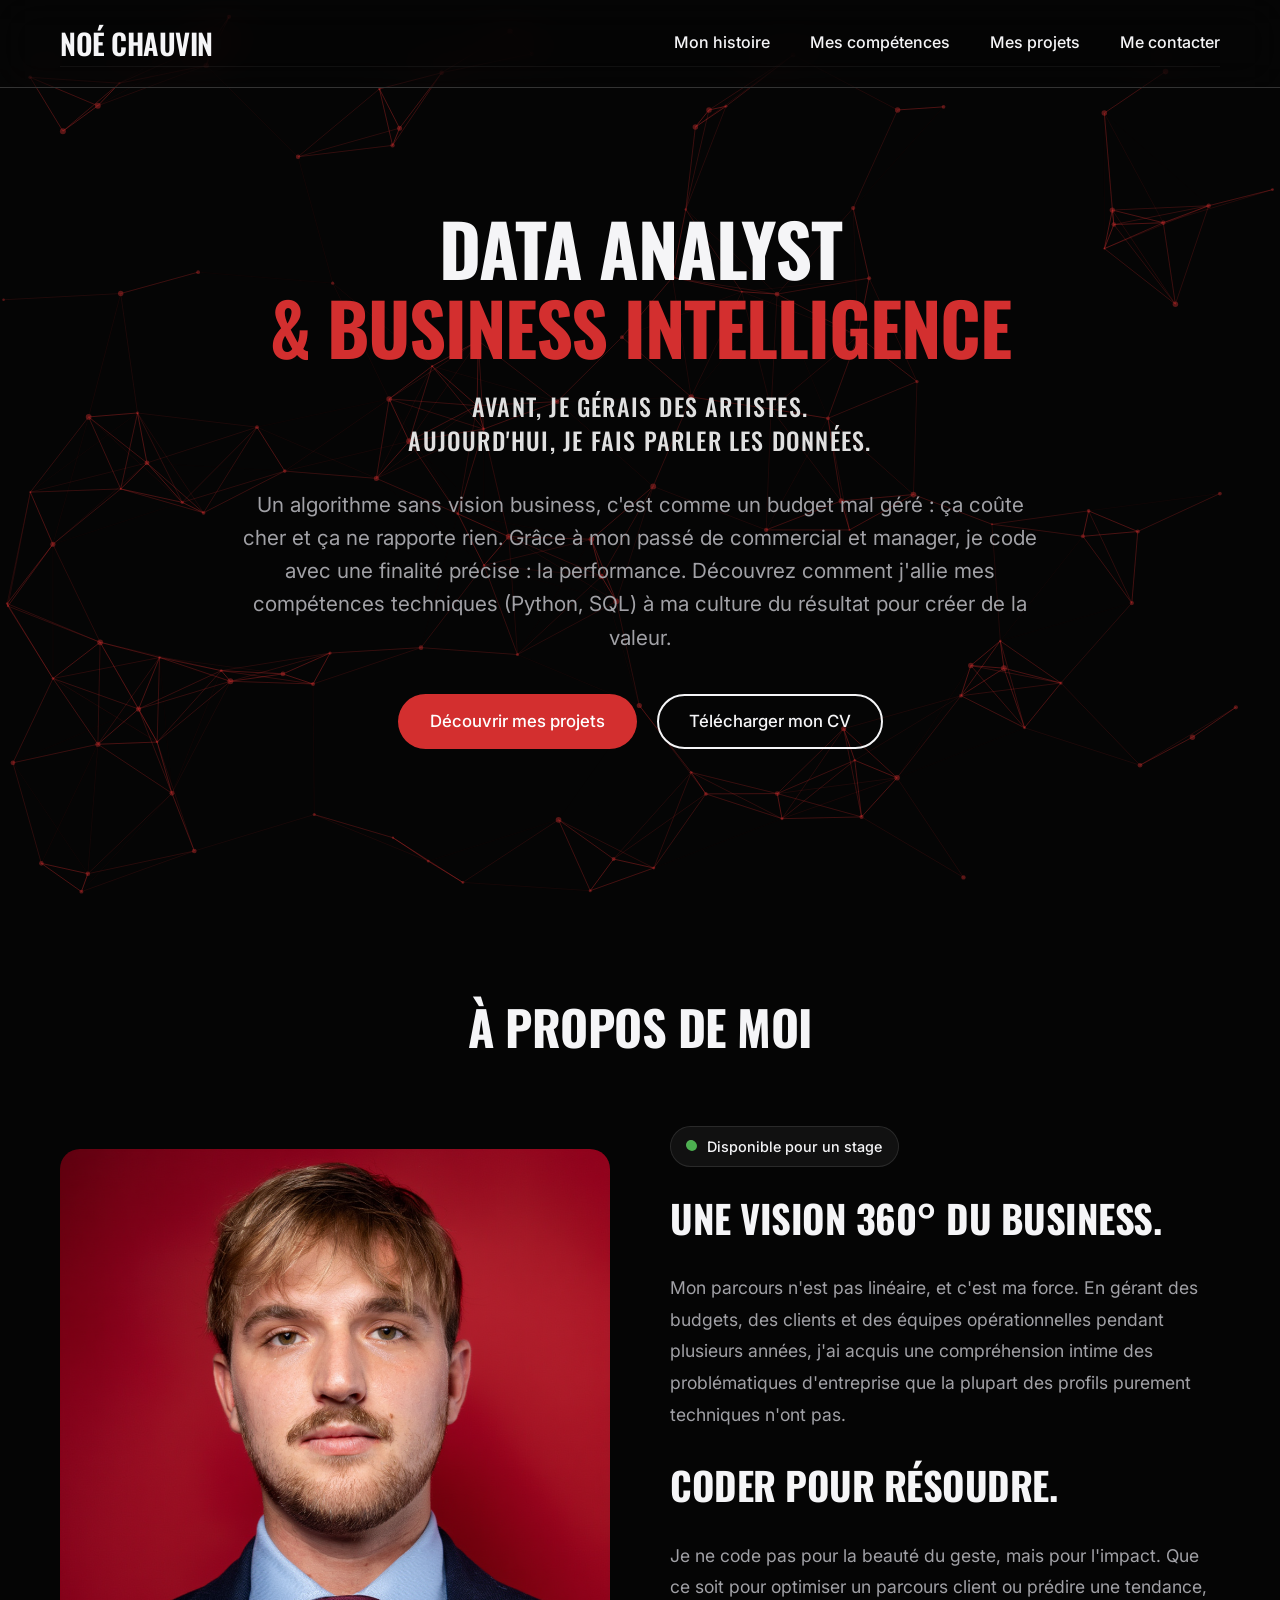
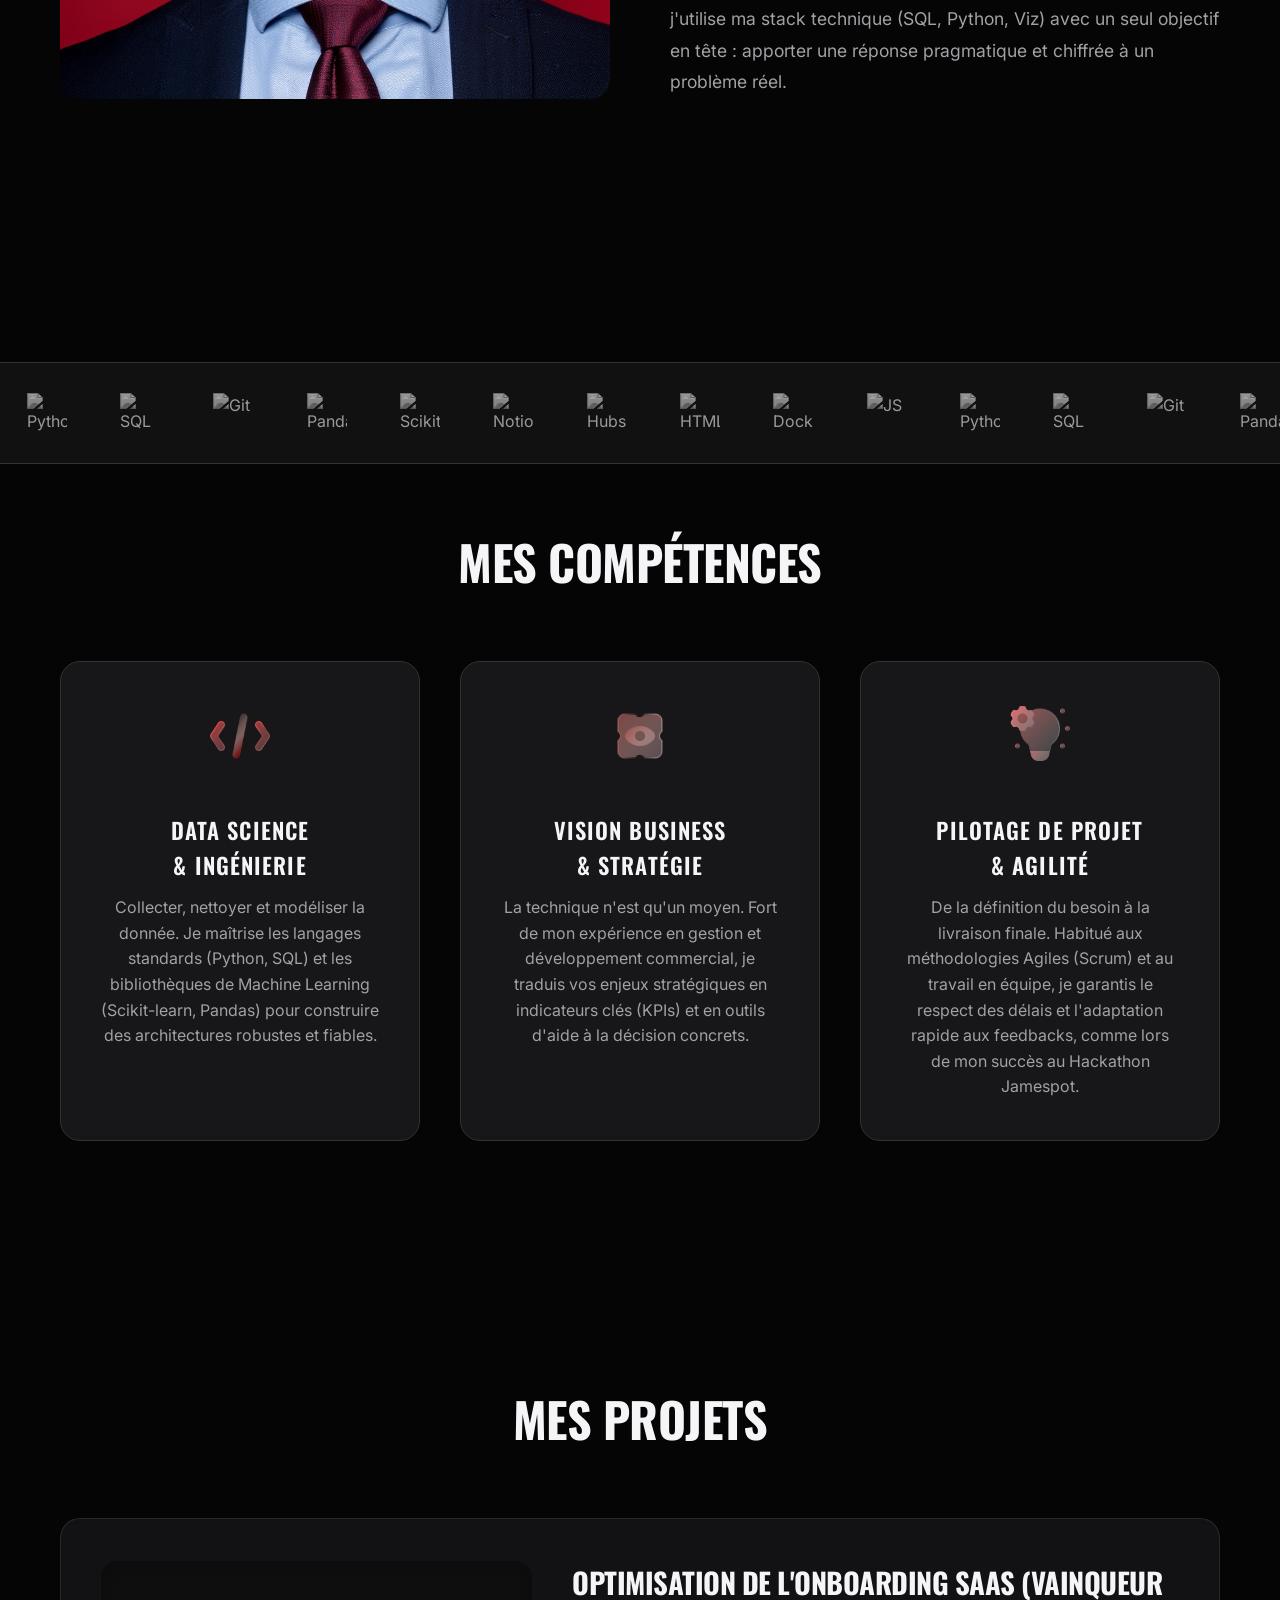
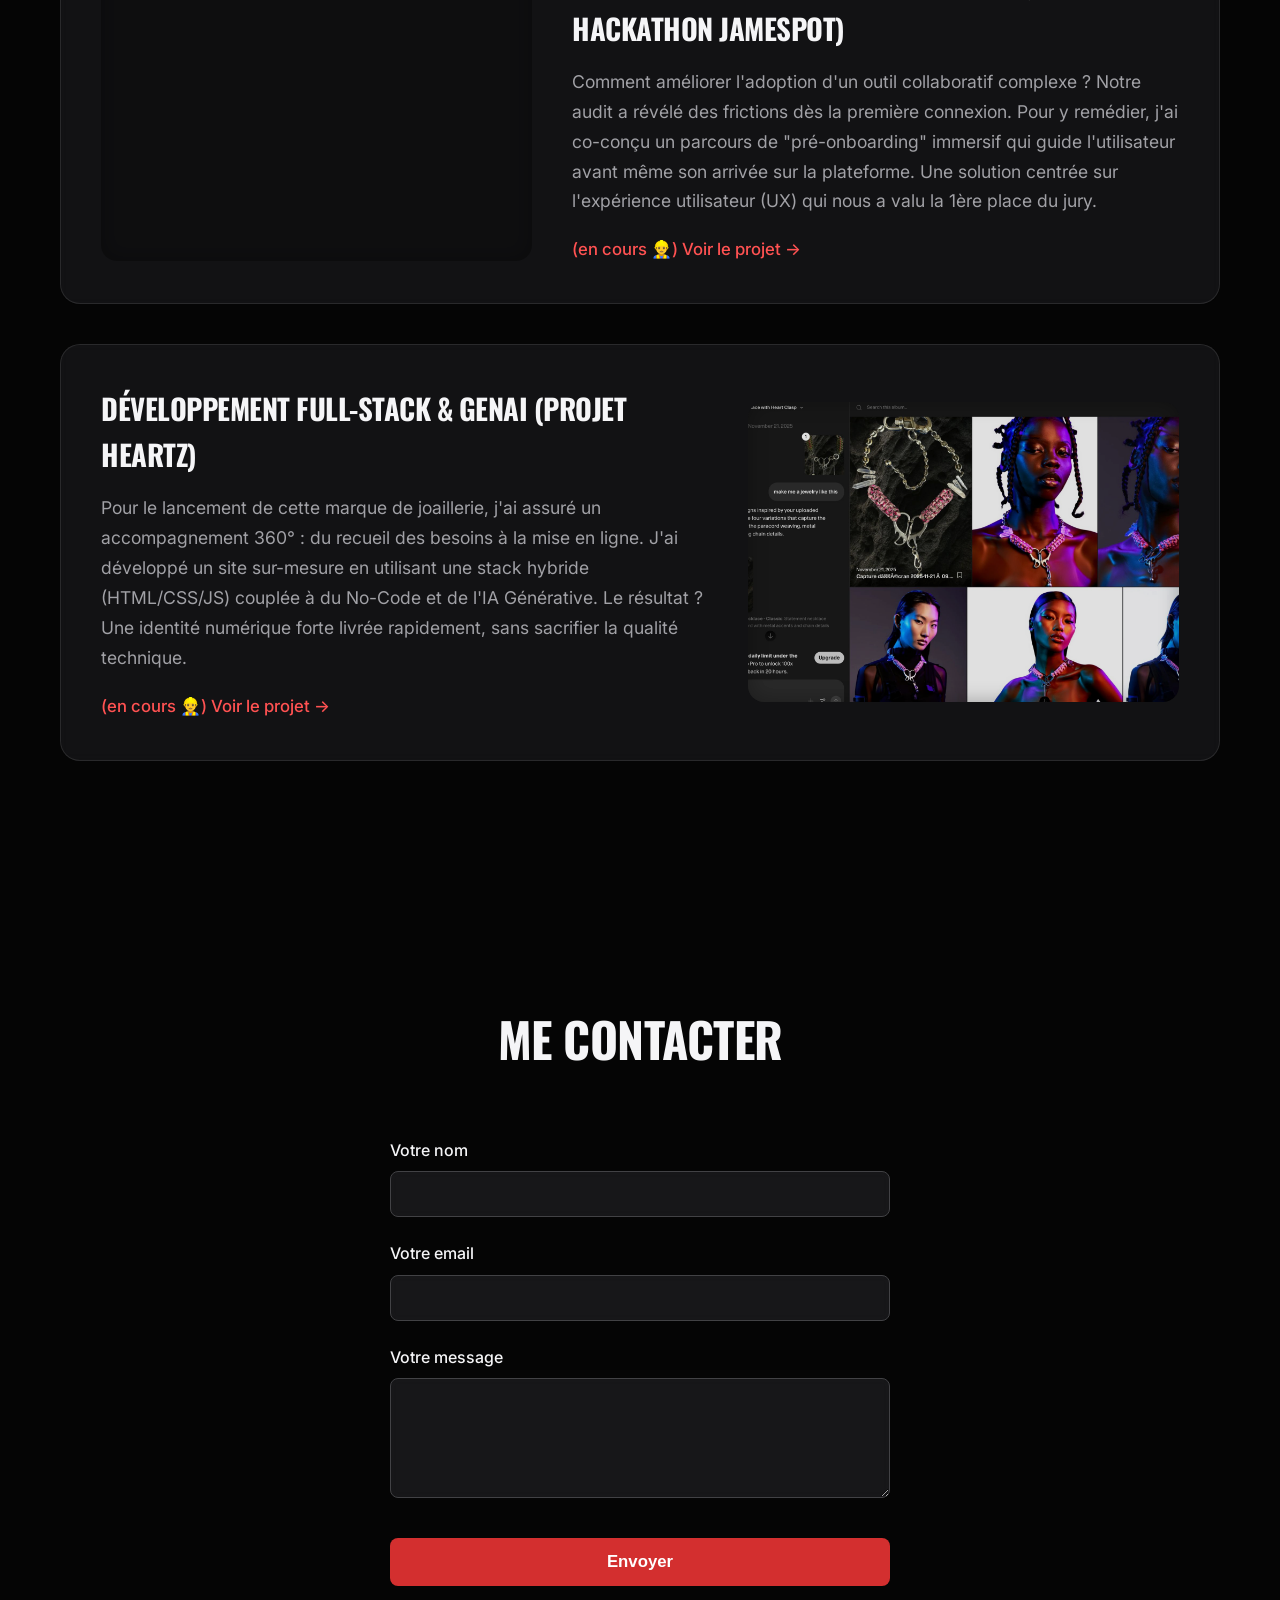
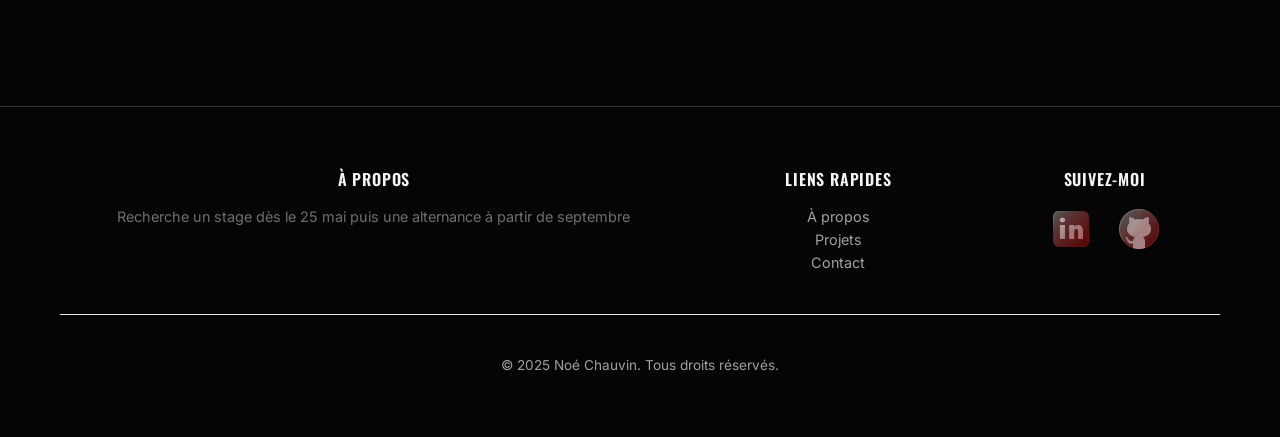
==== commit 1e3a9470: "content: changement du titre Hero pour Data Analyst & Business Intelligence" ====
--- a/index.html
+++ b/index.html
@@ -17,7 +17,7 @@
     />
     <meta
       property="og:title"
-      content="Noé Chauvin - Data Analyst & Business Partner"
+      content="Noé Chauvin - Data Analyst & Business Intelligence"
     />
     <meta
       property="og:description"
@@ -31,7 +31,7 @@
     <meta name="twitter:card" content="summary_large_image" />
     <meta
       name="twitter:title"
-      content="Noé Chauvin - Data Analyst & Business Partner"
+      content="Noé Chauvin - Data Analyst & Business Intelligence"
     />
     <meta
       name="twitter:description"
@@ -64,7 +64,7 @@
       <div class="container">
         <h1 class="hero-title reveal">
           Data Analyst <br />
-          <span class="highlight">& Business Partner</span>
+          <span class="highlight">& Business Intelligence</span>
         </h1>
 
         <h2 class="hero-subtitle reveal delay-1">
@@ -105,8 +105,7 @@
               <span class="status-dot"></span>
               Disponible pour un stage
             </div>
-            <h2>Les choses à savoir sur mon parcours</h2>
-            <h3>Une vision 360° du business.</h3>
+            <h2>Une vision 360° du business.</h2>
             <p>
               Mon parcours n'est pas linéaire, et c'est ma force. En gérant des
               budgets, des clients et des équipes opérationnelles pendant
@@ -114,7 +113,7 @@
               problématiques d'entreprise que la plupart des profils purement
               techniques n'ont pas.
             </p>
-            <h3>Coder pour résoudre.</h3>
+            <h2>Coder pour résoudre.</h2>
             <p>
               Je ne code pas pour la beauté du geste, mais pour l'impact. Que ce
               soit pour optimiser un parcours client ou prédire une tendance,
@@ -357,7 +356,7 @@
                 width="60"
               />
             </div>
-            <h3>Data Science & Ingénierie</h3>
+            <h3>Data Science <br>& Ingénierie</h3>
             <p>
               Collecter, nettoyer et modéliser la donnée. Je maîtrise les
               langages standards (Python, SQL) et les bibliothèques de Machine
@@ -374,7 +373,7 @@
                 width="60"
               />
             </div>
-            <h3>Vision Business & Stratégie</h3>
+            <h3>Vision Business <br>& Stratégie</h3>
             <p>
               La technique n'est qu'un moyen. Fort de mon expérience en gestion
               et développement commercial, je traduis vos enjeux stratégiques en
@@ -391,7 +390,7 @@
                 width="60"
               />
             </div>
-            <h3>Pilotage de Projet & Agilité</h3>
+            <h3>Pilotage de Projet <br>& Agilité</h3>
             <p>
               De la définition du besoin à la livraison finale. Habitué aux
               méthodologies Agiles (Scrum) et au travail en équipe, je garantis
@@ -423,7 +422,7 @@
                 plateforme. Une solution centrée sur l'expérience utilisateur
                 (UX) qui nous a valu la 1ère place du jury.
               </p>
-              <a href="#" class="project-link">Voir le projet →</a>
+              <a href="#" class="project-link">(en cours 👷‍♂️) Voir le projet →</a>
             </div>
           </div>
 
@@ -439,7 +438,7 @@
                 résultat ? Une identité numérique forte livrée rapidement, sans
                 sacrifier la qualité technique.
               </p>
-              <a href="#" class="project-link">Voir le projet →</a>
+              <a href="#" class="project-link"> (en cours 👷‍♂️) Voir le projet →</a>
             </div>
           </div>
         </div>
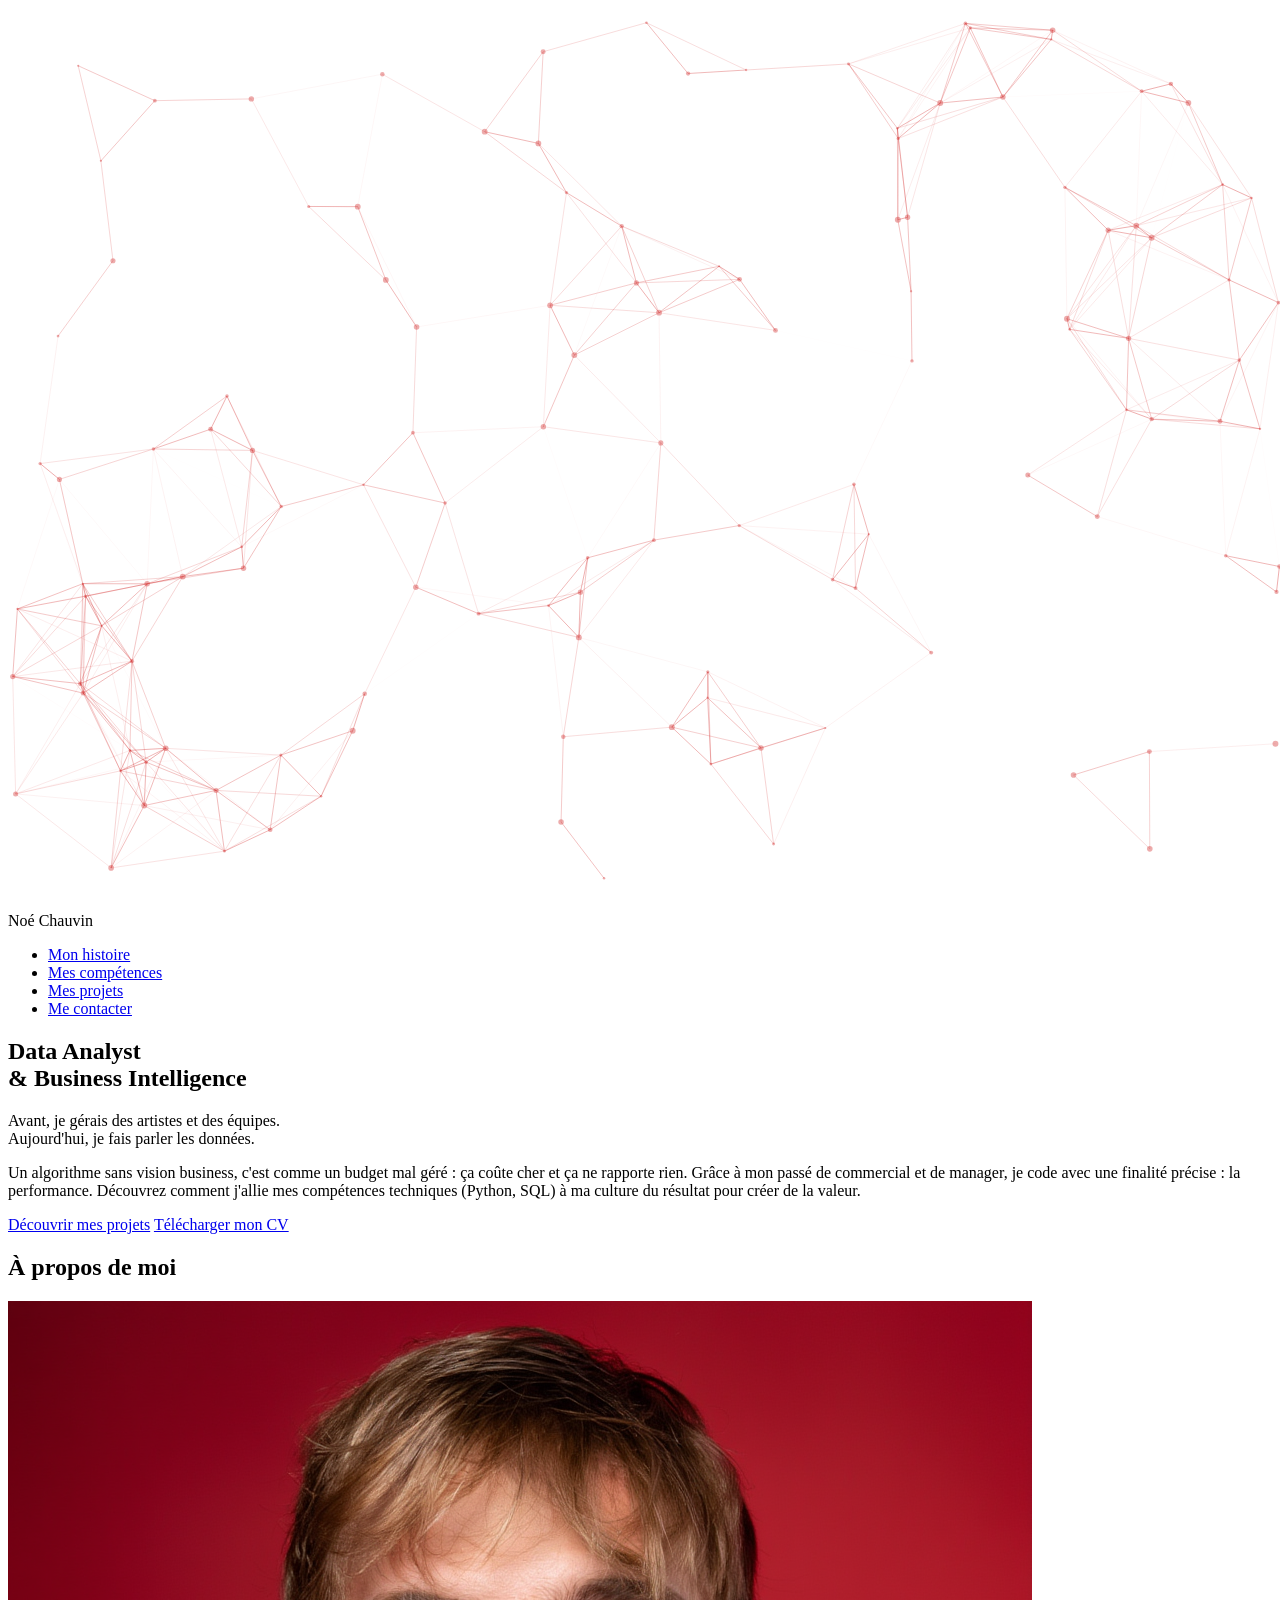
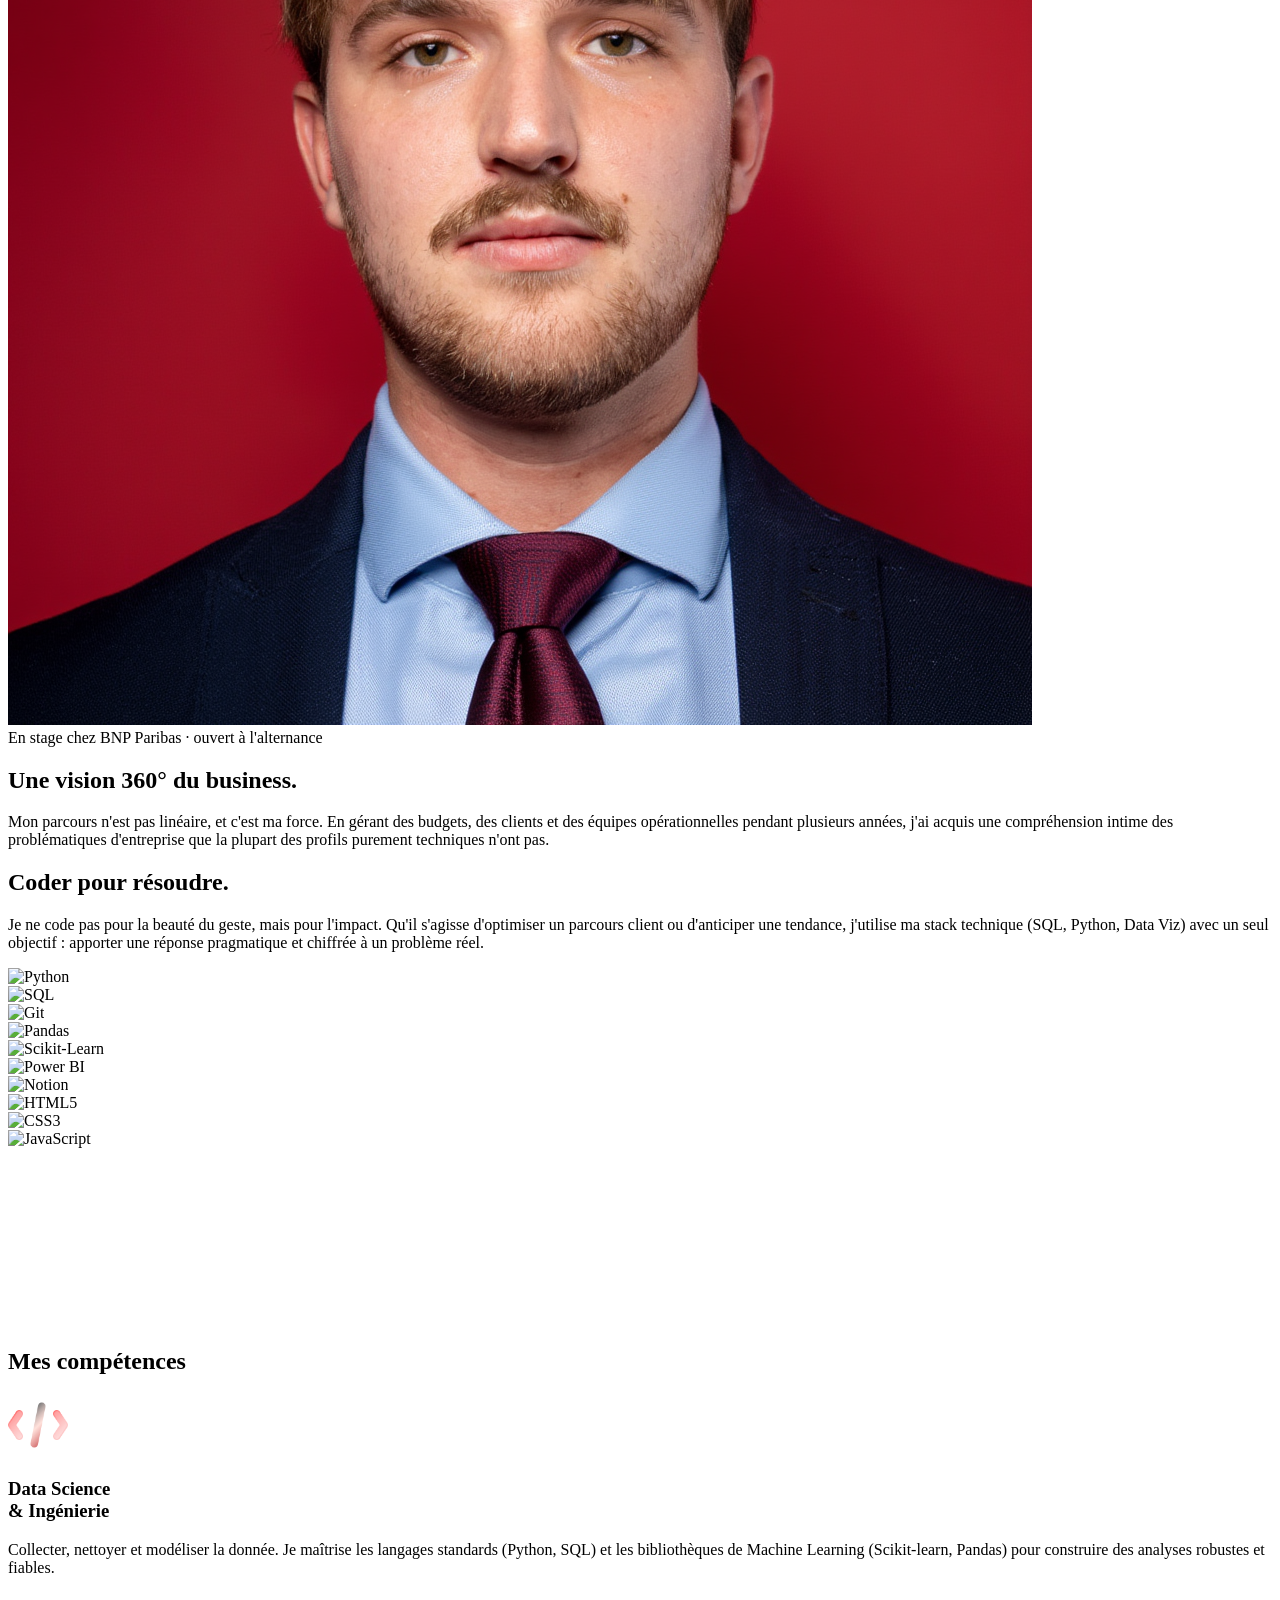
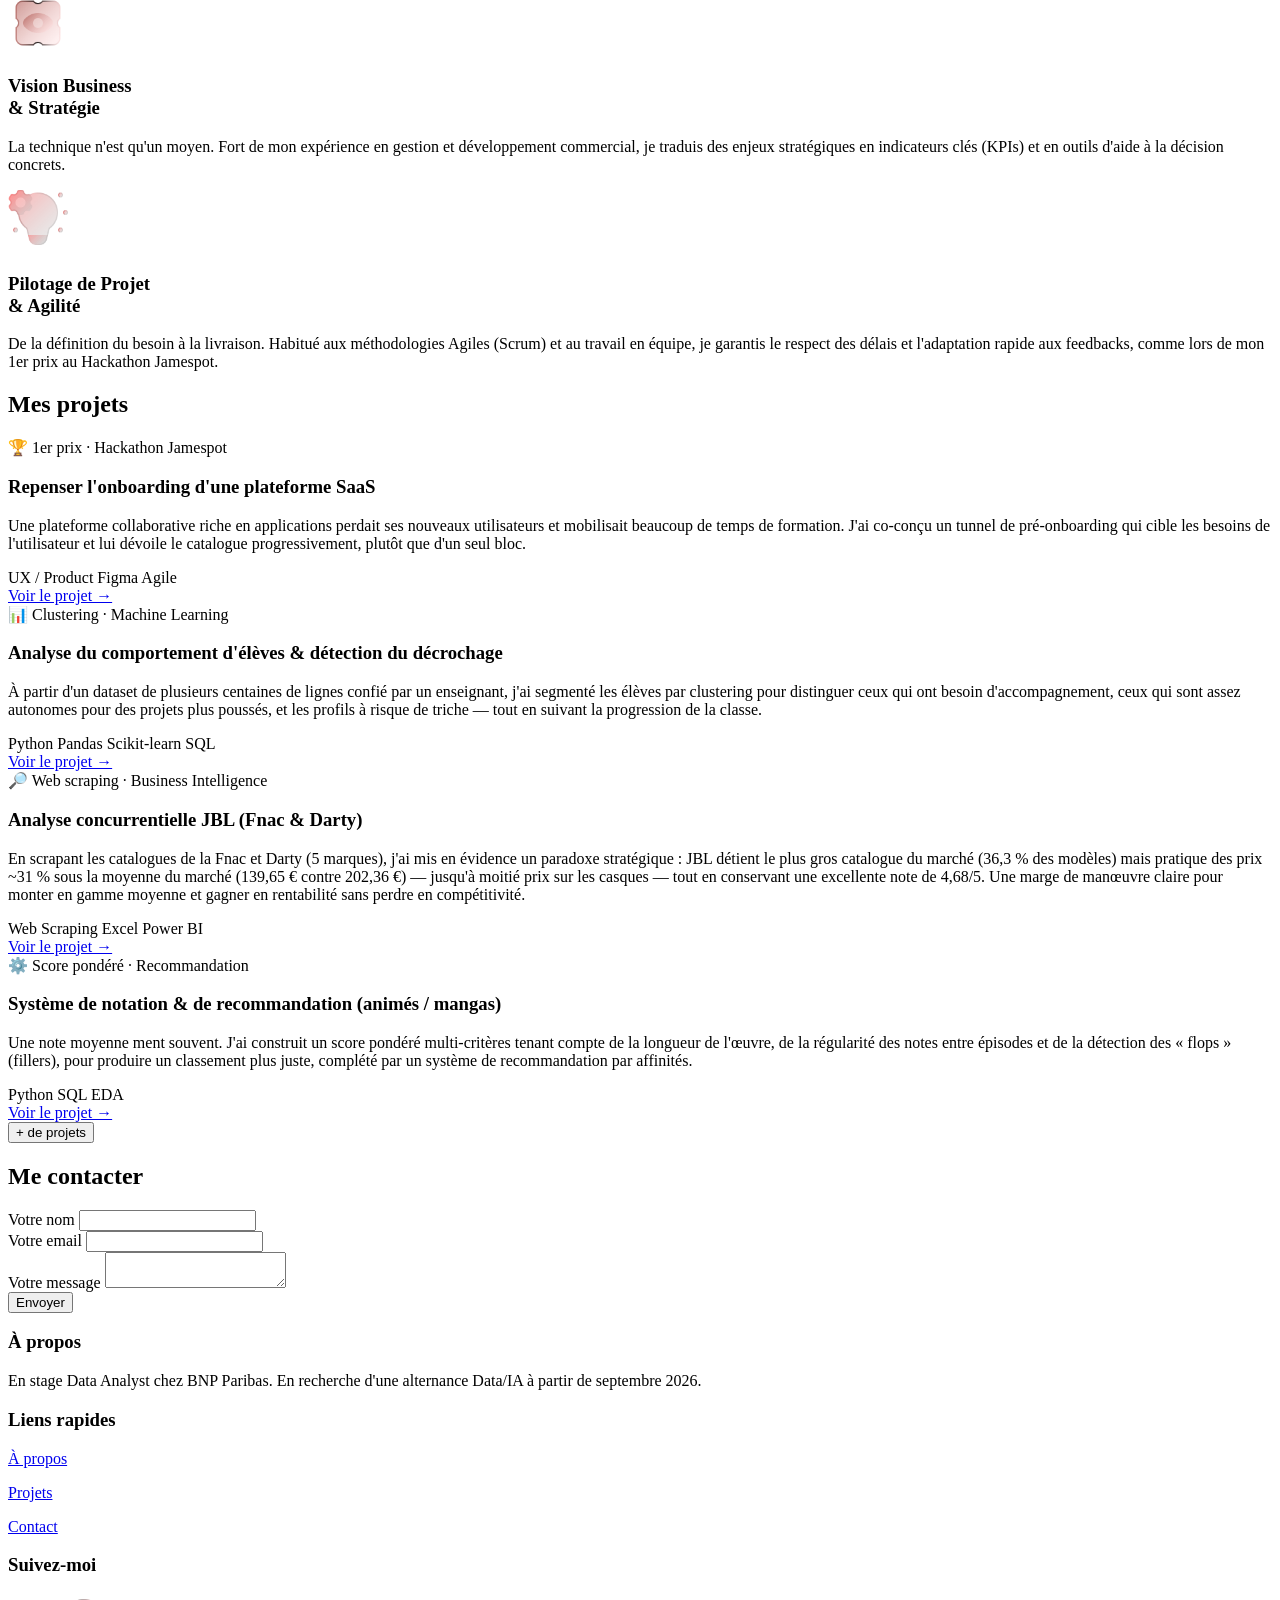
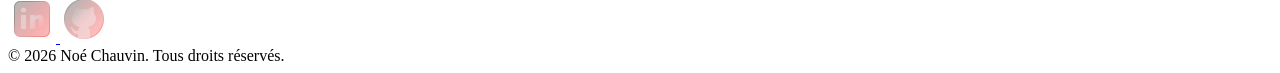
==== commit cdd5441f: "Add files via upload" ====
--- a/index.html
+++ b/index.html
@@ -3,51 +3,69 @@
   <head>
     <meta charset="UTF-8" />
     <meta name="viewport" content="width=device-width, initial-scale=1.0" />
-    <title>Portfolio Noé Chauvin</title>
-    <link rel="stylesheet" href="style.css/style.css" />
-    <link
-      rel="shortcut icon"
-      href="https://img.icons8.com/?size=100&id=eMJFlZiyvaqY&format=png&color=000000"
-      type="image/x-icon"
-    />
+    <title>Noé Chauvin — Data Analyst & Business Intelligence</title>
+
+    <!-- ===== SEO ===== -->
+    <meta
+      name="description"
+      content="Noé Chauvin, Data Analyst & Business Intelligence. Profil hybride : ex-manager reconverti en Data/IA. Python, SQL, Power BI. En recherche d'alternance Data/IA pour septembre 2026."
+    />
+    <meta
+      name="keywords"
+      content="Data Analyst, Business Intelligence, Analytics Engineer, Python, SQL, Power BI, Machine Learning, alternance Data, Noé Chauvin"
+    />
+    <meta name="author" content="Noé Chauvin" />
+    <link rel="canonical" href="https://noechv-n.github.io/Mon-Portfolio/" />
+    <link rel="stylesheet" href="style.css" />
+    <link rel="icon" href="img/icons8-code-source-96.png" type="image/png" />
+
+    <!-- ===== OPEN GRAPH ===== -->
     <meta property="og:type" content="website" />
-    <meta
-      property="og:url"
-      content="https://NoeChv-n.github.io/Mon-Portfolio/"
-    />
-    <meta
-      property="og:title"
-      content="Noé Chauvin - Data Analyst & Business Intelligence"
-    />
+    <meta property="og:url" content="https://noechv-n.github.io/Mon-Portfolio/" />
+    <meta property="og:title" content="Noé Chauvin — Data Analyst & Business Intelligence" />
     <meta
       property="og:description"
-      content="Avant je gérais des artistes, aujourd'hui je fais parler les données. Découvrez mon portfolio : Python, SQL, et projets Business."
+      content="Avant je gérais des artistes et des équipes, aujourd'hui je fais parler les données. Python, SQL & vision business."
     />
     <meta
       property="og:image"
-      content="https://NoeChv-n.github.io/Mon-Portfolio/img/social-preview.jpg"
-    />
-
+      content="https://noechv-n.github.io/Mon-Portfolio/img/social-preview.jpg"
+    />
     <meta name="twitter:card" content="summary_large_image" />
-    <meta
-      name="twitter:title"
-      content="Noé Chauvin - Data Analyst & Business Intelligence"
-    />
+    <meta name="twitter:title" content="Noé Chauvin — Data Analyst & Business Intelligence" />
     <meta
       name="twitter:description"
-      content="Portfolio Data Analyst : Vision Business & Compétences Techniques."
+      content="Portfolio Data Analyst : vision business & compétences techniques (Python, SQL, BI)."
     />
     <meta
       name="twitter:image"
-      content="https://NoeChv-n.github.io/Mon-Portfolio/img/social-preview.jpg"
-    />
+      content="https://noechv-n.github.io/Mon-Portfolio/img/social-preview.jpg"
+    />
+
+    <!-- ===== DONNÉES STRUCTURÉES (SEO/recruteurs) ===== -->
+    <script type="application/ld+json">
+      {
+        "@context": "https://schema.org",
+        "@type": "Person",
+        "name": "Noé Chauvin",
+        "jobTitle": "Data Analyst & Business Intelligence",
+        "email": "mailto:noechvn@gmail.com",
+        "url": "https://noechv-n.github.io/Mon-Portfolio/",
+        "sameAs": [
+          "https://www.linkedin.com/in/noé-chauvin/",
+          "https://github.com/NoeChv-n"
+        ],
+        "knowsAbout": ["Python", "SQL", "Pandas", "Scikit-learn", "Power BI", "Business Intelligence", "Machine Learning"]
+      }
+    </script>
   </head>
   <body>
-    <canvas id="canvas-background"></canvas>
+    <canvas id="canvas-background" aria-hidden="true"></canvas>
+
     <!-- ===== HEADER / NAVIGATION ===== -->
     <header>
       <div class="container">
-        <nav>
+        <nav aria-label="Navigation principale">
           <div class="logo">Noé Chauvin</div>
           <ul class="nav-links">
             <li><a href="#about">Mon histoire</a></li>
@@ -59,421 +77,309 @@
       </div>
     </header>
 
-    <!-- ===== HERO SECTION ===== -->
-    <section class="hero">
-      <div class="container">
-        <h1 class="hero-title reveal">
-          Data Analyst <br />
-          <span class="highlight">& Business Intelligence</span>
-        </h1>
-
-        <h2 class="hero-subtitle reveal delay-1">
-          Avant, je gérais des artistes. <br class="mobile-break" />
-          Aujourd'hui, je fais parler les données.
-        </h2>
-        <p class="reveal delay-2">
-          Un algorithme sans vision business, c'est comme un budget mal géré :
-          ça coûte cher et ça ne rapporte rien. Grâce à mon passé de commercial
-          et manager, je code avec une finalité précise : la performance.
-          Découvrez comment j'allie mes compétences techniques (Python, SQL) à
-          ma culture du résultat pour créer de la valeur.
-        </p>
-        <div class="hero-buttons reveal delay-3">
-          <a href="#projects" class="cta-button"> Découvrir mes projets </a>
-
-          <a href="cv.pdf" target="_blank" class="secondary-button">
-            Télécharger mon CV
-          </a>
-        </div>
-      </div>
-    </section>
-
-    <!-- ===== ABOUT SECTION ===== -->
-    <section class="about" id="about">
-      <div class="container">
-        <h2 class="section-title">À propos de moi</h2>
-        <div class="about-content">
-          <div class="about-image">
-            <img
-              src="./img/profilepicture.png"
-              alt="Photo de profil"
-            />
-          </div>
-
-          <div class="about-text">
-            <div class="status-badge">
-              <span class="status-dot"></span>
-              Disponible pour un stage
-            </div>
-            <h2>Une vision 360° du business.</h2>
-            <p>
-              Mon parcours n'est pas linéaire, et c'est ma force. En gérant des
-              budgets, des clients et des équipes opérationnelles pendant
-              plusieurs années, j'ai acquis une compréhension intime des
-              problématiques d'entreprise que la plupart des profils purement
-              techniques n'ont pas.
-            </p>
-            <h2>Coder pour résoudre.</h2>
-            <p>
-              Je ne code pas pour la beauté du geste, mais pour l'impact. Que ce
-              soit pour optimiser un parcours client ou prédire une tendance,
-              j'utilise ma stack technique (SQL, Python, Viz) avec un seul
-              objectif en tête : apporter une réponse pragmatique et chiffrée à
-              un problème réel.
-            </p>
-          </div>
-        </div>
-      </div>
-    </section>
-
-    <!-- ===== SKILLS SECTION ===== -->
-    <section class="skills" id="skills">
-      <div class="tech-marquee">
-        <div class="tech-track">
-          <div class="tech-item">
-            <img
-              src="https://cdn.simpleicons.org/python/f5f5f7"
-              alt="Python"
-              width="40"
-            />
-          </div>
-          <div class="tech-item">
-            <img
-              src="https://cdn.simpleicons.org/mysql/f5f5f7"
-              alt="SQL"
-              width="40"
-            />
-          </div>
-          <div class="tech-item">
-            <img
-              src="https://cdn.simpleicons.org/git/f5f5f7"
-              alt="Git"
-              width="40"
-            />
-          </div>
-          <div class="tech-item">
-            <img
-              src="https://cdn.simpleicons.org/pandas/f5f5f7"
-              alt="Pandas"
-              width="40"
-            />
-          </div>
-          <div class="tech-item">
-            <img
-              src="https://cdn.simpleicons.org/scikitlearn/f5f5f7"
-              alt="Scikit-Learn"
-              width="40"
-            />
-          </div>
-          <div class="tech-item">
-            <img
-              src="https://cdn.simpleicons.org/notion/f5f5f7"
-              alt="Notion"
-              width="40"
-            />
-          </div>
-          <div class="tech-item">
-            <img
-              src="https://cdn.simpleicons.org/hubspot/f5f5f7"
-              alt="Hubspot"
-              width="40"
-            />
-          </div>
-          <div class="tech-item">
-            <img
-              src="https://cdn.simpleicons.org/html5/f5f5f7"
-              alt="HTML"
-              width="40"
-            />
-          </div>
-          <div class="tech-item">
-            <img
-              src="https://cdn.simpleicons.org/docker/f5f5f7"
-              alt="Docker"
-              width="40"
-            />
-          </div>
-          <div class="tech-item">
-            <img
-              src="https://cdn.simpleicons.org/javascript/f5f5f7"
-              alt="JS"
-              width="40"
-            />
-          </div>
-
-          <div class="tech-item">
-            <img
-              src="https://cdn.simpleicons.org/python/f5f5f7"
-              alt="Python"
-              width="40"
-            />
-          </div>
-          <div class="tech-item">
-            <img
-              src="https://cdn.simpleicons.org/mysql/f5f5f7"
-              alt="SQL"
-              width="40"
-            />
-          </div>
-          <div class="tech-item">
-            <img
-              src="https://cdn.simpleicons.org/git/f5f5f7"
-              alt="Git"
-              width="40"
-            />
-          </div>
-          <div class="tech-item">
-            <img
-              src="https://cdn.simpleicons.org/pandas/f5f5f7"
-              alt="Pandas"
-              width="40"
-            />
-          </div>
-          <div class="tech-item">
-            <img
-              src="https://cdn.simpleicons.org/scikitlearn/f5f5f7"
-              alt="Scikit-Learn"
-              width="40"
-            />
-          </div>
-          <div class="tech-item">
-            <img
-              src="https://cdn.simpleicons.org/notion/f5f5f7"
-              alt="Notion"
-              width="40"
-            />
-          </div>
-          <div class="tech-item">
-            <img
-              src="https://cdn.simpleicons.org/hubspot/f5f5f7"
-              alt="Hubspot"
-              width="40"
-            />
-          </div>
-          <div class="tech-item">
-            <img
-              src="https://cdn.simpleicons.org/html5/f5f5f7"
-              alt="HTML"
-              width="40"
-            />
-          </div>
-          <div class="tech-item">
-            <img
-              src="https://cdn.simpleicons.org/docker/f5f5f7"
-              alt="Docker"
-              width="40"
-            />
-          </div>
-          <div class="tech-item">
-            <img
-              src="https://cdn.simpleicons.org/javascript/f5f5f7"
-              alt="JS"
-              width="40"
-            />
-          </div>
-
-          <div class="tech-item">
-            <img
-              src="https://cdn.simpleicons.org/python/f5f5f7"
-              alt="Python"
-              width="40"
-            />
-          </div>
-          <div class="tech-item">
-            <img
-              src="https://cdn.simpleicons.org/mysql/f5f5f7"
-              alt="SQL"
-              width="40"
-            />
-          </div>
-          <div class="tech-item">
-            <img
-              src="https://cdn.simpleicons.org/git/f5f5f7"
-              alt="Git"
-              width="40"
-            />
-          </div>
-          <div class="tech-item">
-            <img
-              src="https://cdn.simpleicons.org/pandas/f5f5f7"
-              alt="Pandas"
-              width="40"
-            />
-          </div>
-          <div class="tech-item">
-            <img
-              src="https://cdn.simpleicons.org/scikitlearn/f5f5f7"
-              alt="Scikit-Learn"
-              width="40"
-            />
-          </div>
-          <div class="tech-item">
-            <img
-              src="https://cdn.simpleicons.org/notion/f5f5f7"
-              alt="Notion"
-              width="40"
-            />
-          </div>
-          <div class="tech-item">
-            <img
-              src="https://cdn.simpleicons.org/hubspot/f5f5f7"
-              alt="Hubspot"
-              width="40"
-            />
-          </div>
-          <div class="tech-item">
-            <img
-              src="https://cdn.simpleicons.org/html5/f5f5f7"
-              alt="HTML"
-              width="40"
-            />
-          </div>
-          <div class="tech-item">
-            <img
-              src="https://cdn.simpleicons.org/docker/f5f5f7"
-              alt="Docker"
-              width="40"
-            />
-          </div>
-          <div class="tech-item">
-            <img
-              src="https://cdn.simpleicons.org/javascript/f5f5f7"
-              alt="JS"
-              width="40"
-            />
-          </div>
-        </div>
-      </div>
-      <div class="container">
-        <h2 class="section-title">Mes Compétences</h2>
-
-        <div class="skills-grid">
-          <div class="skill-card">
-            <div class="skill-icon">
-              <img
-                src="img/icons8-code-source-96.png"
-                alt="Logo code source"
-                width="60"
-              />
-            </div>
-            <h3>Data Science <br>& Ingénierie</h3>
-            <p>
-              Collecter, nettoyer et modéliser la donnée. Je maîtrise les
-              langages standards (Python, SQL) et les bibliothèques de Machine
-              Learning (Scikit-learn, Pandas) pour construire des architectures
-              robustes et fiables.
-            </p>
-          </div>
-
-          <div class="skill-card">
-            <div class="skill-icon">
-              <img
-                src="img/icons8-vision-96.png"
-                alt="Logo code source"
-                width="60"
-              />
-            </div>
-            <h3>Vision Business <br>& Stratégie</h3>
-            <p>
-              La technique n'est qu'un moyen. Fort de mon expérience en gestion
-              et développement commercial, je traduis vos enjeux stratégiques en
-              indicateurs clés (KPIs) et en outils d'aide à la décision
-              concrets.
-            </p>
-          </div>
-
-          <div class="skill-card">
-            <div class="skill-icon">
-              <img
-                src="img/icons8-gestion-de-projet-96.png"
-                alt="Logo code source"
-                width="60"
-              />
-            </div>
-            <h3>Pilotage de Projet <br>& Agilité</h3>
-            <p>
-              De la définition du besoin à la livraison finale. Habitué aux
-              méthodologies Agiles (Scrum) et au travail en équipe, je garantis
-              le respect des délais et l'adaptation rapide aux feedbacks, comme
-              lors de mon succès au Hackathon Jamespot.
-            </p>
-          </div>
-        </div>
-      </div>
-    </section>
-
-    <!-- ===== PROJECTS SECTION ===== -->
-    <section class="projects" id="projects">
-      <div class="container">
-        <h2 class="section-title">Mes Projets</h2>
-
-        <div class="projects-grid">
-          <div class="project-card">
-            <div class="project-image" style="background-image: url('img/onboarding.png');"></div>
-            <div class="project-content">
-              <h3>
-                Optimisation de l'Onboarding SaaS (Vainqueur Hackathon Jamespot)
-              </h3>
+    <main>
+      <!-- ===== HERO ===== -->
+      <section class="hero">
+        <div class="container">
+          <h1 class="hero-title reveal">
+            Data Analyst <br />
+            <span class="highlight">& Business Intelligence</span>
+          </h1>
+          <p class="hero-subtitle reveal delay-1">
+            Avant, je gérais des artistes et des équipes. <br class="mobile-break" />
+            Aujourd'hui, je fais parler les données.
+          </p>
+          <p class="reveal delay-2">
+            Un algorithme sans vision business, c'est comme un budget mal géré :
+            ça coûte cher et ça ne rapporte rien. Grâce à mon passé de commercial
+            et de manager, je code avec une finalité précise : la performance.
+            Découvrez comment j'allie mes compétences techniques (Python, SQL) à
+            ma culture du résultat pour créer de la valeur.
+          </p>
+          <div class="hero-buttons reveal delay-3">
+            <a href="#projects" class="cta-button">Découvrir mes projets</a>
+            <a href="CV_Noe_Chauvin_Alternance.pdf" target="_blank" rel="noopener" class="secondary-button">
+              Télécharger mon CV
+            </a>
+          </div>
+        </div>
+      </section>
+
+      <!-- ===== À PROPOS ===== -->
+      <section class="about" id="about">
+        <div class="container">
+          <h2 class="section-title">À propos de moi</h2>
+          <div class="about-content">
+            <div class="about-image">
+              <img src="img/profilepicture.png" alt="Portrait de Noé Chauvin" loading="lazy" />
+            </div>
+            <div class="about-text">
+              <div class="status-badge">
+                <span class="status-dot"></span>
+                En stage chez BNP Paribas · ouvert à l'alternance
+              </div>
+              <h2>Une vision 360° du business.</h2>
               <p>
-                Comment améliorer l'adoption d'un outil collaboratif complexe ?
-                Notre audit a révélé des frictions dès la première connexion.
-                Pour y remédier, j'ai co-conçu un parcours de "pré-onboarding"
-                immersif qui guide l'utilisateur avant même son arrivée sur la
-                plateforme. Une solution centrée sur l'expérience utilisateur
-                (UX) qui nous a valu la 1ère place du jury.
+                Mon parcours n'est pas linéaire, et c'est ma force. En gérant des
+                budgets, des clients et des équipes opérationnelles pendant
+                plusieurs années, j'ai acquis une compréhension intime des
+                problématiques d'entreprise que la plupart des profils purement
+                techniques n'ont pas.
               </p>
-              <a href="#" class="project-link">(en cours 👷‍♂️) Voir le projet →</a>
-            </div>
-          </div>
-
-          <div class="project-card">
-            <div class="project-image2" style="background-image: url('img/heartz.jpeg');"></div>
-            <div class="project-content">
-              <h3>Développement Full-Stack & GenAI (Projet Heartz)</h3>
+              <h2>Coder pour résoudre.</h2>
               <p>
-                Pour le lancement de cette marque de joaillerie, j'ai assuré un
-                accompagnement 360° : du recueil des besoins à la mise en ligne.
-                J'ai développé un site sur-mesure en utilisant une stack hybride
-                (HTML/CSS/JS) couplée à du No-Code et de l'IA Générative. Le
-                résultat ? Une identité numérique forte livrée rapidement, sans
-                sacrifier la qualité technique.
+                Je ne code pas pour la beauté du geste, mais pour l'impact.
+                Qu'il s'agisse d'optimiser un parcours client ou d'anticiper une
+                tendance, j'utilise ma stack technique (SQL, Python, Data Viz)
+                avec un seul objectif : apporter une réponse pragmatique et
+                chiffrée à un problème réel.
               </p>
-              <a href="#" class="project-link"> (en cours 👷‍♂️) Voir le projet →</a>
-            </div>
-          </div>
-        </div>
-      </div>
-    </section>
-
-    <!-- ===== CONTACT SECTION / FORM ===== -->
-    <section class="contact" id="contact">
-      <div class="container">
-        <h2>Me Contacter</h2>
-
-        <form
-          class="contact-form"
-          action="https://formspree.io/f/xojvylda"
-          method="POST"
-        >
-          <div class="form-group">
-            <label for="name">Votre nom</label>
-            <input type="text" id="name" name="name" required />
-          </div>
-
-          <div class="form-group">
-            <label for="email">Votre email</label>
-            <input type="email" id="email" name="email" required />
-          </div>
-
-          <div class="form-group">
-            <label for="message">Votre message</label>
-            <textarea id="message" name="message" required></textarea>
-          </div>
-
-          <button type="submit" class="submit-button">Envoyer</button>
-        </form>
-      </div>
-    </section>
+            </div>
+          </div>
+        </div>
+      </section>
+
+      <!-- ===== COMPÉTENCES ===== -->
+      <section class="skills" id="skills">
+        <div class="tech-marquee" aria-hidden="true">
+          <div class="tech-track">
+            <div class="tech-item"><img src="https://cdn.simpleicons.org/python/f5f5f7" alt="Python" width="40" /></div>
+            <div class="tech-item"><img src="https://cdn.simpleicons.org/mysql/f5f5f7" alt="SQL" width="40" /></div>
+            <div class="tech-item"><img src="https://cdn.simpleicons.org/git/f5f5f7" alt="Git" width="40" /></div>
+            <div class="tech-item"><img src="https://cdn.simpleicons.org/pandas/f5f5f7" alt="Pandas" width="40" /></div>
+            <div class="tech-item"><img src="https://cdn.simpleicons.org/scikitlearn/f5f5f7" alt="Scikit-Learn" width="40" /></div>
+            <div class="tech-item"><img src="img/powerbi.svg" alt="Power BI" width="40" /></div>
+            <div class="tech-item"><img src="https://cdn.simpleicons.org/notion/f5f5f7" alt="Notion" width="40" /></div>
+            <div class="tech-item"><img src="https://cdn.simpleicons.org/html5/f5f5f7" alt="HTML5" width="40" /></div>
+            <div class="tech-item"><img src="https://cdn.simpleicons.org/css/f5f5f7" alt="CSS3" width="40" /></div>
+            <div class="tech-item"><img src="https://cdn.simpleicons.org/javascript/f5f5f7" alt="JavaScript" width="40" /></div>
+            <!-- duplication pour boucle infinie -->
+            <div class="tech-item"><img src="https://cdn.simpleicons.org/python/f5f5f7" alt="" width="40" /></div>
+            <div class="tech-item"><img src="https://cdn.simpleicons.org/mysql/f5f5f7" alt="" width="40" /></div>
+            <div class="tech-item"><img src="https://cdn.simpleicons.org/git/f5f5f7" alt="" width="40" /></div>
+            <div class="tech-item"><img src="https://cdn.simpleicons.org/pandas/f5f5f7" alt="" width="40" /></div>
+            <div class="tech-item"><img src="https://cdn.simpleicons.org/scikitlearn/f5f5f7" alt="" width="40" /></div>
+            <div class="tech-item"><img src="img/powerbi.svg" alt="" width="40" /></div>
+            <div class="tech-item"><img src="https://cdn.simpleicons.org/notion/f5f5f7" alt="" width="40" /></div>
+            <div class="tech-item"><img src="https://cdn.simpleicons.org/html5/f5f5f7" alt="" width="40" /></div>
+            <div class="tech-item"><img src="https://cdn.simpleicons.org/css/f5f5f7" alt="" width="40" /></div>
+            <div class="tech-item"><img src="https://cdn.simpleicons.org/javascript/f5f5f7" alt="" width="40" /></div>
+          </div>
+        </div>
+        <div class="container">
+          <h2 class="section-title">Mes compétences</h2>
+          <div class="skills-grid">
+            <article class="skill-card">
+              <div class="skill-icon">
+                <img src="img/icons8-code-source-96.png" alt="" width="60" />
+              </div>
+              <h3>Data Science<br />& Ingénierie</h3>
+              <p>
+                Collecter, nettoyer et modéliser la donnée. Je maîtrise les
+                langages standards (Python, SQL) et les bibliothèques de Machine
+                Learning (Scikit-learn, Pandas) pour construire des analyses
+                robustes et fiables.
+              </p>
+            </article>
+            <article class="skill-card">
+              <div class="skill-icon">
+                <img src="img/icons8-vision-96.png" alt="" width="60" />
+              </div>
+              <h3>Vision Business<br />& Stratégie</h3>
+              <p>
+                La technique n'est qu'un moyen. Fort de mon expérience en gestion
+                et développement commercial, je traduis des enjeux stratégiques
+                en indicateurs clés (KPIs) et en outils d'aide à la décision
+                concrets.
+              </p>
+            </article>
+            <article class="skill-card">
+              <div class="skill-icon">
+                <img src="img/icons8-gestion-de-projet-96.png" alt="" width="60" />
+              </div>
+              <h3>Pilotage de Projet<br />& Agilité</h3>
+              <p>
+                De la définition du besoin à la livraison. Habitué aux
+                méthodologies Agiles (Scrum) et au travail en équipe, je garantis
+                le respect des délais et l'adaptation rapide aux feedbacks, comme
+                lors de mon 1er prix au Hackathon Jamespot.
+              </p>
+            </article>
+          </div>
+        </div>
+      </section>
+
+      <!-- ===== PROJETS ===== -->
+      <section class="projects" id="projects">
+        <div class="container">
+          <h2 class="section-title">Mes projets</h2>
+
+          <!-- 4 PHARES -->
+          <div class="projects-grid">
+            <article class="project-card">
+              <div class="project-image" style="background-image: url('img/onboarding.png');" role="img" aria-label="Projet Onboarding SaaS"></div>
+              <div class="project-content">
+                <span class="project-badge">🏆 1er prix · Hackathon Jamespot</span>
+                <h3>Repenser l'onboarding d'une plateforme SaaS</h3>
+                <p>
+                  Une plateforme collaborative riche en applications perdait ses
+                  nouveaux utilisateurs et mobilisait beaucoup de temps de
+                  formation. J'ai co-conçu un tunnel de pré-onboarding qui cible
+                  les besoins de l'utilisateur et lui dévoile le catalogue
+                  progressivement, plutôt que d'un seul bloc.
+                </p>
+                <div class="tag-list">
+                  <span class="tag">UX / Product</span>
+                  <span class="tag">Figma</span>
+                  <span class="tag">Agile</span>
+                </div>
+                <a href="projets/onboarding-jamespot.html" class="project-link">Voir le projet →</a>
+              </div>
+            </article>
+
+            <article class="project-card">
+              <div class="project-image" style="background-image: url('img/donnéesinternet.jpg');" role="img" aria-label="Projet analyse élèves"></div>
+              <div class="project-content">
+                <span class="project-badge">📊 Clustering · Machine Learning</span>
+                <h3>Analyse du comportement d'élèves & détection du décrochage</h3>
+                <p>
+                  À partir d'un dataset de plusieurs centaines de lignes confié
+                  par un enseignant, j'ai segmenté les élèves par clustering pour
+                  distinguer ceux qui ont besoin d'accompagnement, ceux qui sont
+                  assez autonomes pour des projets plus poussés, et les profils à
+                  risque de triche — tout en suivant la progression de la classe.
+                </p>
+                <div class="tag-list">
+                  <span class="tag">Python</span>
+                  <span class="tag">Pandas</span>
+                  <span class="tag">Scikit-learn</span>
+                  <span class="tag">SQL</span>
+                </div>
+                <a href="projets/analyse-eleves.html" class="project-link">Voir le projet →</a>
+              </div>
+            </article>
+
+            <article class="project-card">
+              <div class="project-image2" style="background-image: url('img/jbl-prix.png');" role="img" aria-label="Projet analyse concurrentielle JBL"></div>
+              <div class="project-content">
+                <span class="project-badge">🔎 Web scraping · Business Intelligence</span>
+                <h3>Analyse concurrentielle JBL (Fnac & Darty)</h3>
+                <p>
+                  En scrapant les catalogues de la Fnac et Darty (5 marques),
+                  j'ai mis en évidence un paradoxe stratégique : JBL détient le
+                  plus gros catalogue du marché (36,3 % des modèles) mais
+                  pratique des prix ~31 % sous la moyenne du marché (139,65 €
+                  contre 202,36 €) — jusqu'à moitié prix sur les casques — tout
+                  en conservant une excellente note de 4,68/5. Une marge de
+                  manœuvre claire pour monter en gamme moyenne et gagner en
+                  rentabilité sans perdre en compétitivité.
+                </p>
+                <div class="tag-list">
+                  <span class="tag">Web Scraping</span>
+                  <span class="tag">Excel</span>
+                  <span class="tag">Power BI</span>
+                </div>
+                <a href="projets/analyse-jbl.html" class="project-link">Voir le projet →</a>
+              </div>
+            </article>
+
+            <article class="project-card">
+              <div class="project-image" style="background-image: url('img/classementanime.png');" role="img" aria-label="Projet notation animés"></div>
+              <div class="project-content">
+                <span class="project-badge">⚙️ Score pondéré · Recommandation</span>
+                <h3>Système de notation & de recommandation (animés / mangas)</h3>
+                <p>
+                  Une note moyenne ment souvent. J'ai construit un score pondéré
+                  multi-critères tenant compte de la longueur de l'œuvre, de la
+                  régularité des notes entre épisodes et de la détection des
+                  « flops » (fillers), pour produire un classement plus juste,
+                  complété par un système de recommandation par affinités.
+                </p>
+                <div class="tag-list">
+                  <span class="tag">Python</span>
+                  <span class="tag">SQL</span>
+                  <span class="tag">EDA</span>
+                </div>
+                <a href="projets/notation-animes.html" class="project-link">Voir le projet →</a>
+              </div>
+            </article>
+          </div>
+
+          <!-- BOUTON + DE PROJETS -->
+          <div class="more-projects-toggle">
+            <button id="toggle-projects" class="cta-button" aria-expanded="false" aria-controls="more-projects">
+              + de projets
+            </button>
+          </div>
+
+          <!-- AUTRES RÉALISATIONS -->
+          <div id="more-projects" class="more-grid" hidden>
+            <article class="mini-card">
+              <h3>Heartz — Joaillerie (Design & GenAI)</h3>
+              <p>Identité et maquettes d'un site de joaillerie sur-mesure. Direction design et génération d'assets via IA (Stitch, Gemini), développement réalisé en binôme.</p>
+              <div class="tag-list"><span class="tag">Design</span><span class="tag">GenAI</span><span class="tag">No-Code</span></div>
+            </article>
+            <article class="mini-card">
+              <h3>PopcornGarage — Jeu web 3D</h3>
+              <p>Environnement interactif en Three.js truffé de références, connecté à une API pour alimenter le contenu dynamiquement.</p>
+              <div class="tag-list"><span class="tag">Three.js</span><span class="tag">JavaScript</span><span class="tag">API</span></div>
+            </article>
+            <article class="mini-card">
+              <h3>Wikilearn — App d'apprentissage</h3>
+              <p>Application ludique d'apprentissage qui transforme des articles Wikipédia scrapés en parcours gamifiés.</p>
+              <div class="tag-list"><span class="tag">React.js</span><span class="tag">Scraping</span></div>
+            </article>
+            <article class="mini-card">
+              <h3>Design Thinking — Dystopie du sommeil</h3>
+              <p>Exercice prospectif : à partir de signaux faibles (recul de l'âge de la retraite, baisse de la natalité), conception d'une « pilule de sommeil condensé » et d'un site interrogeant la frontière travail / temps libre.</p>
+              <div class="tag-list"><span class="tag">Design Thinking</span><span class="tag">Prototypage</span></div>
+            </article>
+            <article class="mini-card">
+              <h3>Roomsley — E-commerce luminaires</h3>
+              <p>Création complète d'une boutique sur Shopify, puis optimisation du référencement organique (SEO).</p>
+              <div class="tag-list"><span class="tag">Shopify</span><span class="tag">SEO</span></div>
+            </article>
+            <article class="mini-card">
+              <h3>Tunnel de génération de leads (no-code)</h3>
+              <p>Site no-code avec capture d'emails déclenchant, via Make et un webhook, l'envoi automatisé d'un contenu offert (freebie) — pour constituer une base de prospects.</p>
+              <div class="tag-list"><span class="tag">No-Code</span><span class="tag">Make</span><span class="tag">Webhooks</span></div>
+            </article>
+            <article class="mini-card">
+              <h3>Viral Chess — Contenu & analyse de perf</h3>
+              <p>Production de contenus (tournage et IA générative) et mesure continue des performances sur Instagram, YouTube et TikTok pour optimiser la diffusion organique.</p>
+              <div class="tag-list"><span class="tag">Content</span><span class="tag">IA</span><span class="tag">Analytics</span></div>
+            </article>
+            <article class="mini-card">
+              <h3>SoundAgent — SaaS pour artistes <span class="soon">bientôt</span></h3>
+              <p>Outil pensé pour les artistes : gestion de contrats, dossiers de presse et aide à la production. Actuellement en phase d'idéation.</p>
+              <div class="tag-list"><span class="tag">No-Code</span><span class="tag">SaaS</span></div>
+            </article>
+          </div>
+        </div>
+      </section>
+
+      <!-- ===== CONTACT ===== -->
+      <section class="contact" id="contact">
+        <div class="container">
+          <h2>Me contacter</h2>
+          <form class="contact-form" action="https://formspree.io/f/xojvylda" method="POST">
+            <div class="form-group">
+              <label for="name">Votre nom</label>
+              <input type="text" id="name" name="name" required />
+            </div>
+            <div class="form-group">
+              <label for="email">Votre email</label>
+              <input type="email" id="email" name="email" required />
+            </div>
+            <div class="form-group">
+              <label for="message">Votre message</label>
+              <textarea id="message" name="message" required></textarea>
+            </div>
+            <button type="submit" class="submit-button">Envoyer</button>
+          </form>
+        </div>
+      </section>
+    </main>
 
     <!-- ===== FOOTER ===== -->
     <footer>
@@ -481,49 +387,30 @@
         <div class="footer-content">
           <div class="footer-section">
             <h3>À propos</h3>
-            <p>
-              Recherche un stage dès le 25 mai puis une alternance à partir de
-              septembre
-            </p>
-          </div>
-
+            <p>En stage Data Analyst chez BNP Paribas. En recherche d'une alternance Data/IA à partir de septembre 2026.</p>
+          </div>
           <div class="footer-section">
             <h3>Liens rapides</h3>
-            <p>
-              <a href="#about" style="color: #a1a1a6; text-decoration: none"
-                >À propos</a
-              >
-            </p>
-            <p>
-              <a href="#projects" style="color: #a1a1a6; text-decoration: none"
-                >Projets</a
-              >
-            </p>
-            <p>
-              <a href="#contact" style="color: #a1a1a6; text-decoration: none"
-                >Contact</a
-              >
-            </p>
-          </div>
-
+            <p><a href="#about">À propos</a></p>
+            <p><a href="#projects">Projets</a></p>
+            <p><a href="#contact">Contact</a></p>
+          </div>
           <div class="footer-section">
             <h3>Suivez-moi</h3>
             <div class="social-links">
-              <a href="https://www.linkedin.com/in/noé-chauvin/"
-                ><img src="img/icons8-linkedin-48.png"
-              /></a>
-              <a href="https://github.com/NoeChv-n?tab=repositories"
-                ><img src="img/icons8-github-48.png"
-              /></a>
-            </div>
-          </div>
-        </div>
-
-        <div class="footer-bottom">
-          © 2025 Noé Chauvin. Tous droits réservés.
-        </div>
+              <a href="https://www.linkedin.com/in/noé-chauvin/" target="_blank" rel="noopener" aria-label="LinkedIn de Noé Chauvin">
+                <img src="img/icons8-linkedin-48.png" alt="LinkedIn" />
+              </a>
+              <a href="https://github.com/NoeChv-n?tab=repositories" target="_blank" rel="noopener" aria-label="GitHub de Noé Chauvin">
+                <img src="img/icons8-github-48.png" alt="GitHub" />
+              </a>
+            </div>
+          </div>
+        </div>
+        <div class="footer-bottom">© 2026 Noé Chauvin. Tous droits réservés.</div>
       </div>
     </footer>
+
     <script src="script.js"></script>
   </body>
 </html>
